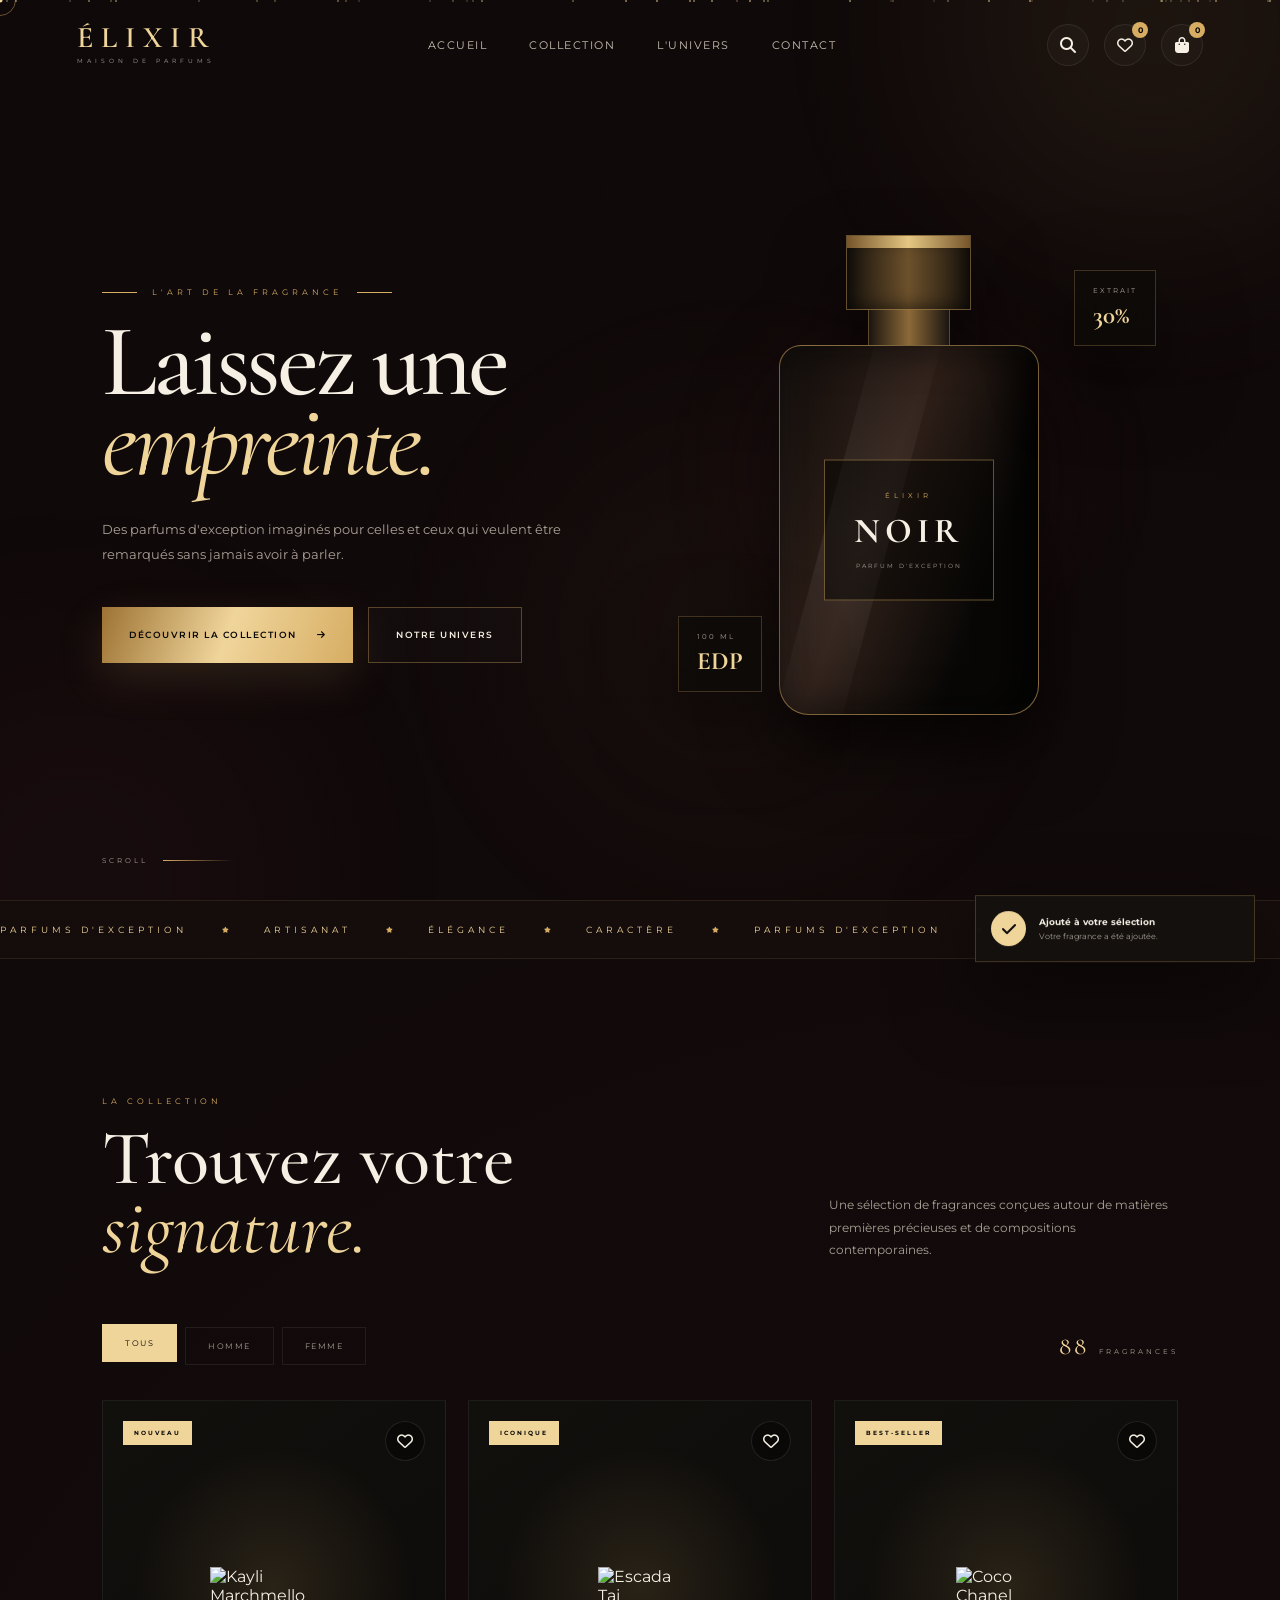
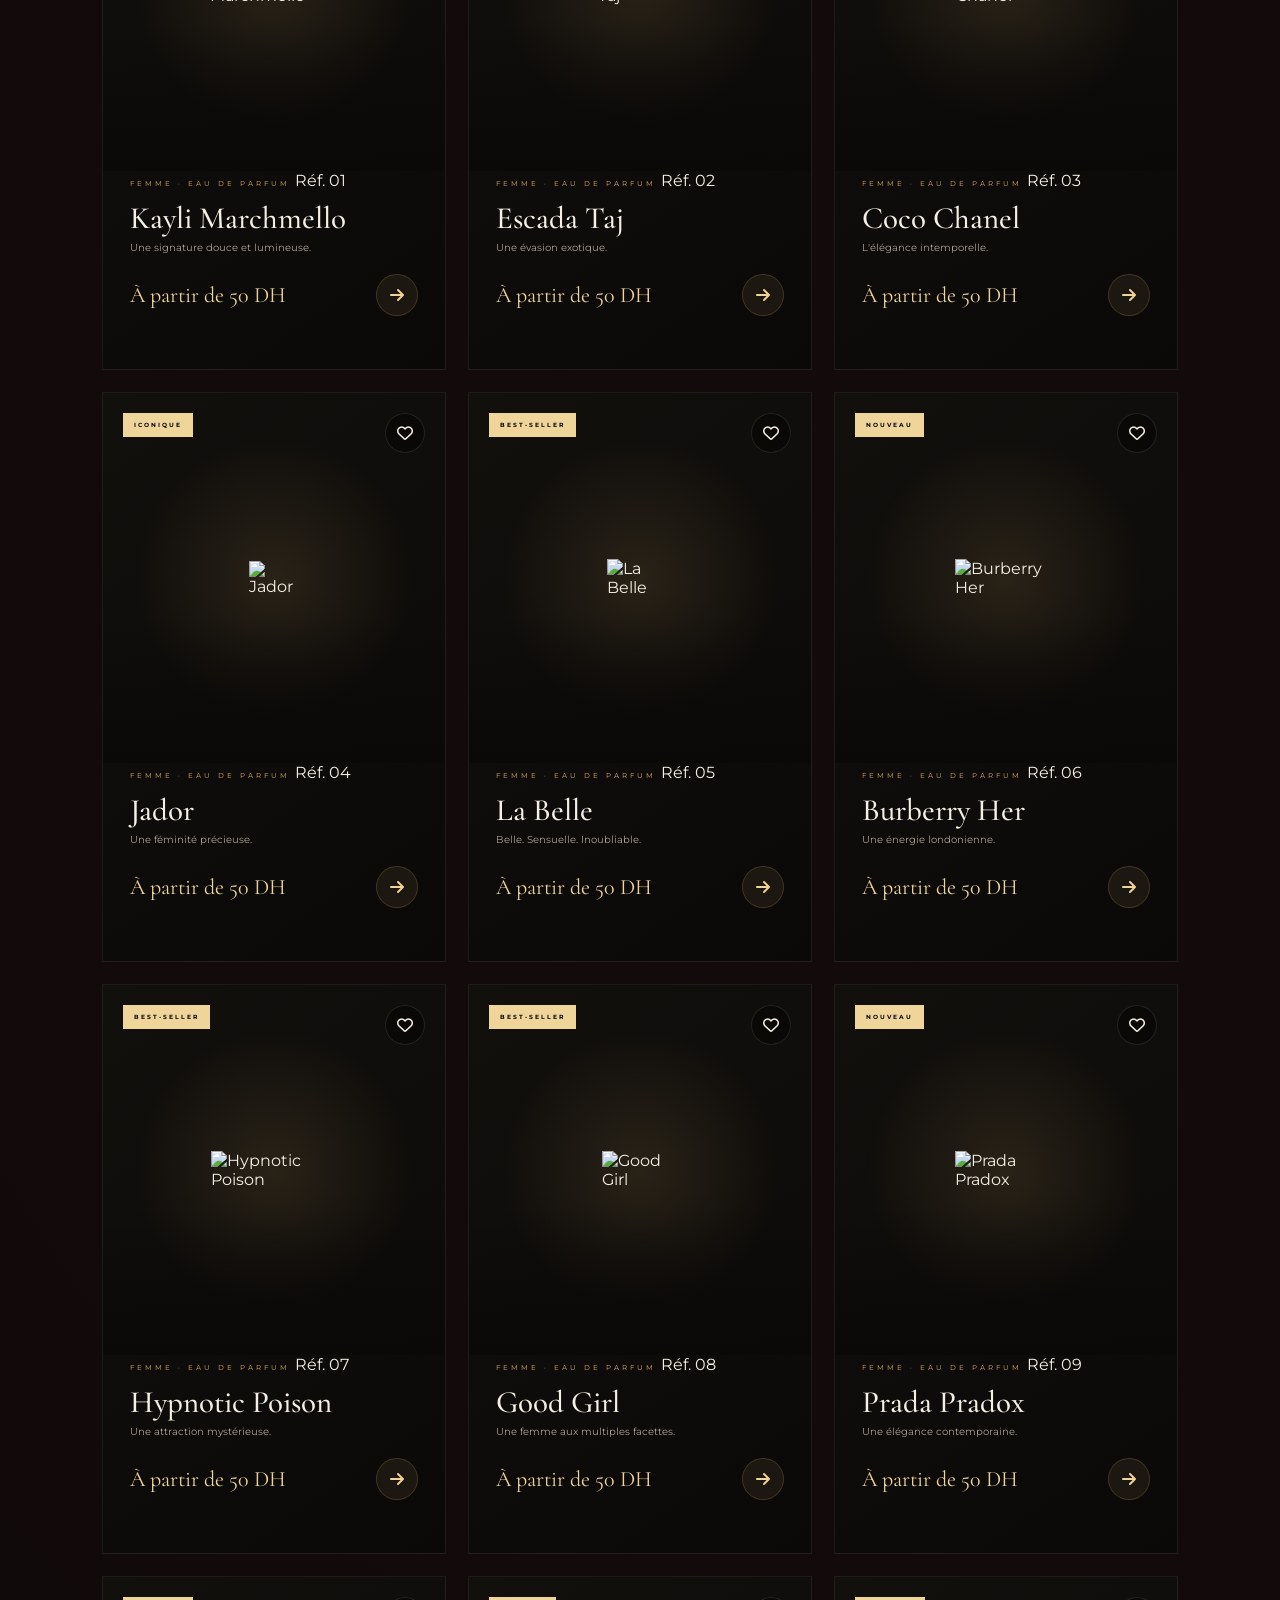
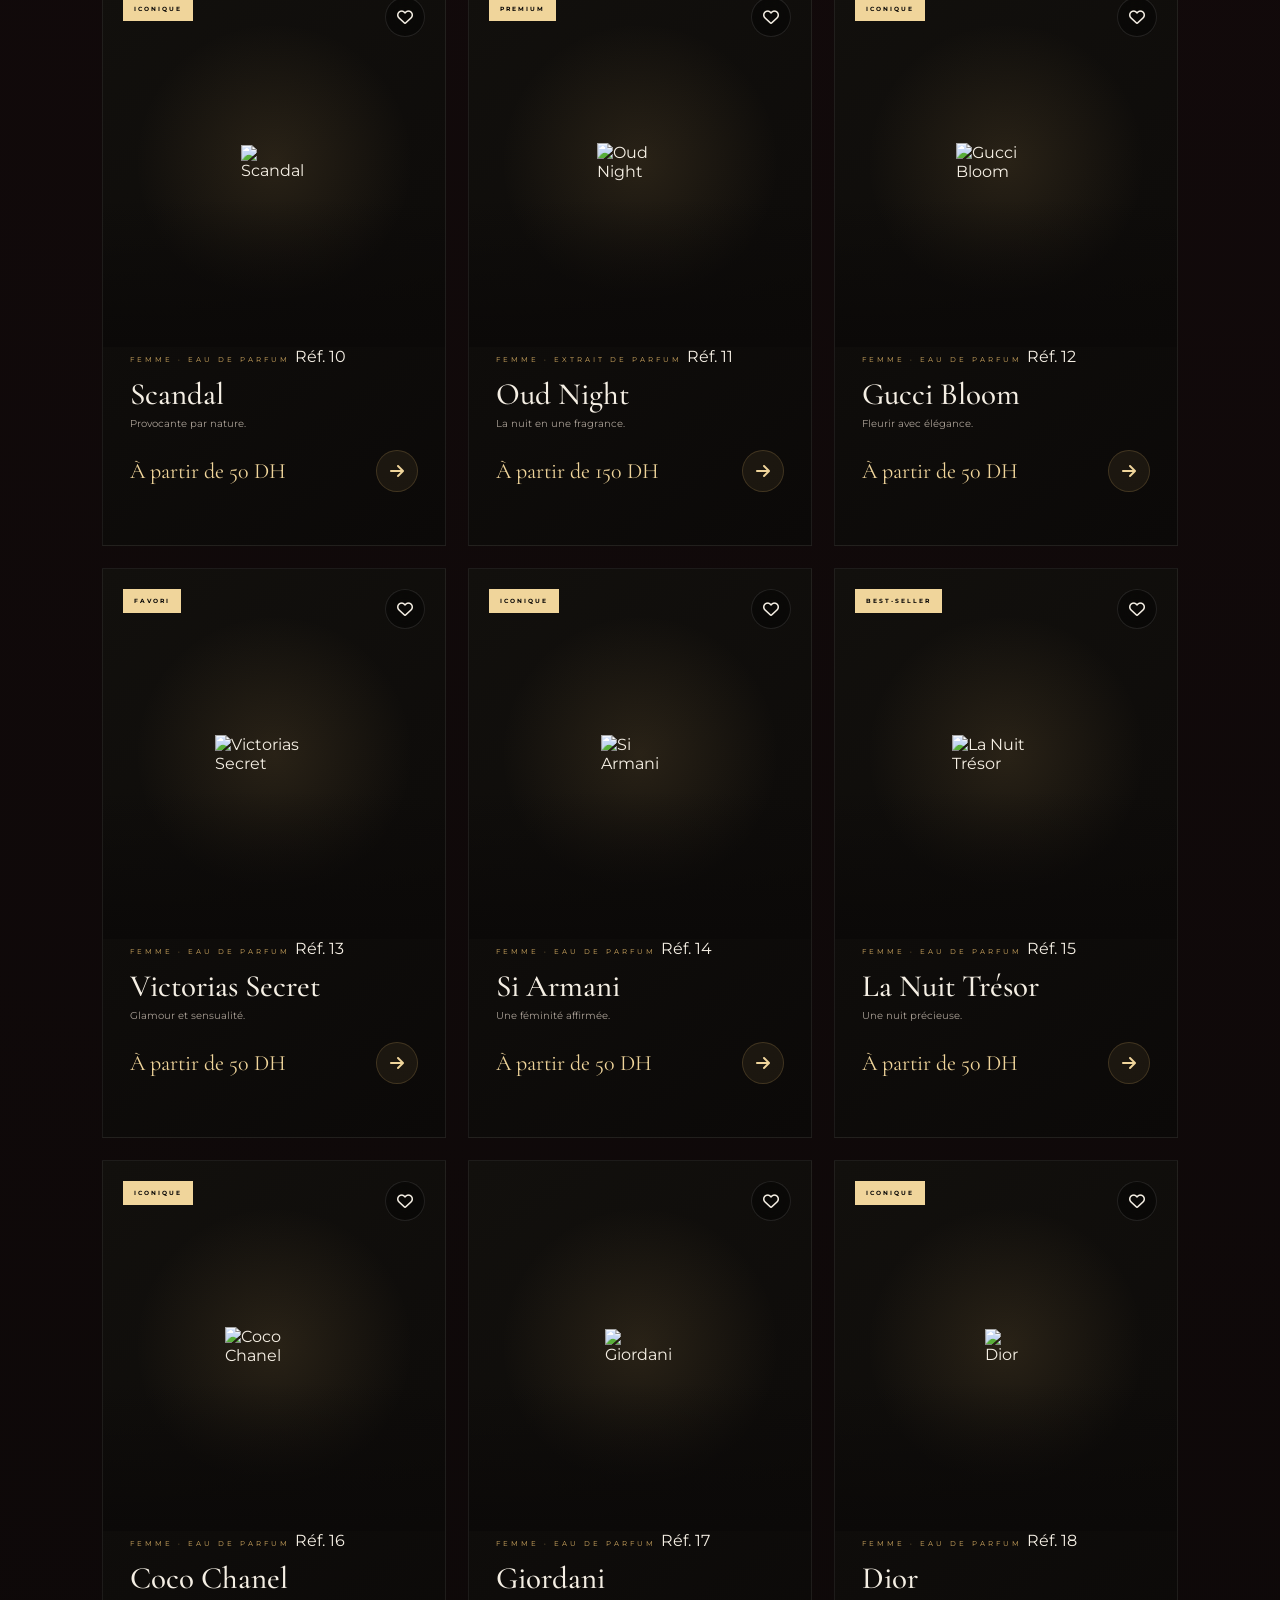
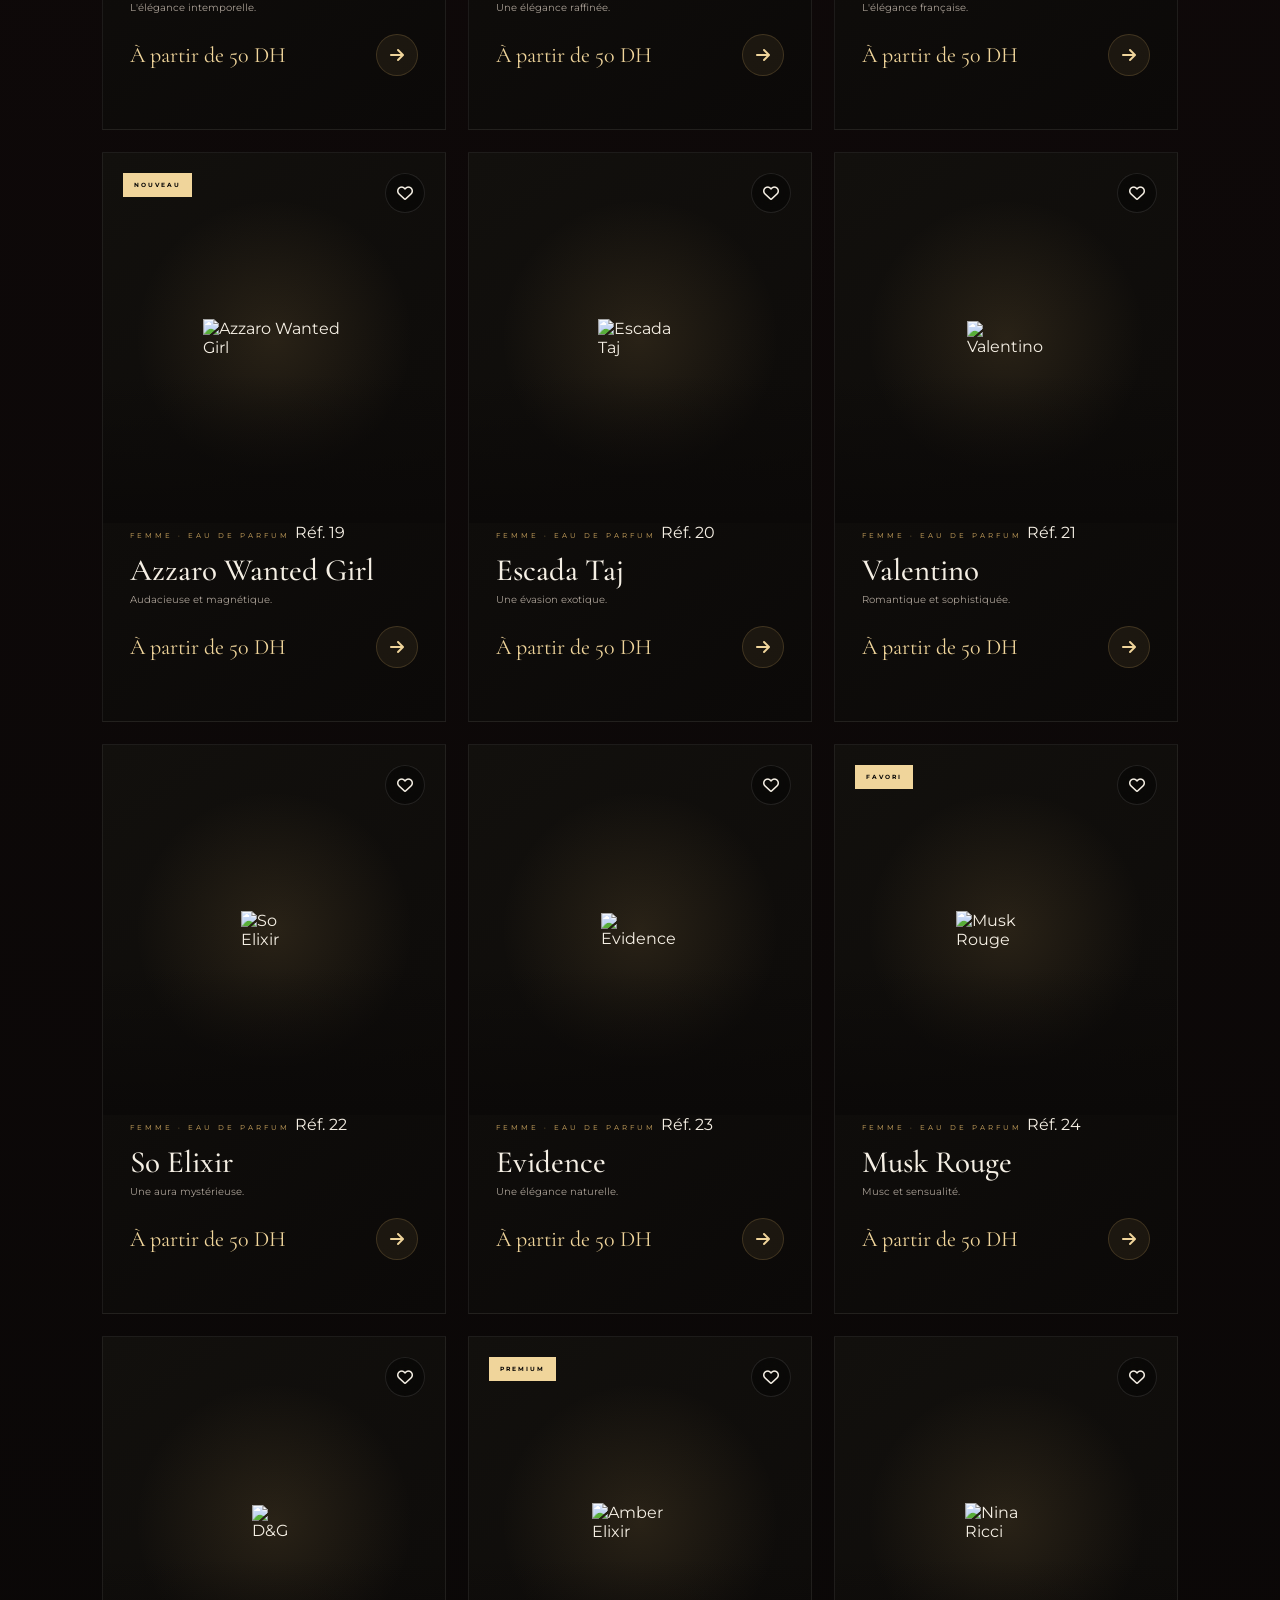
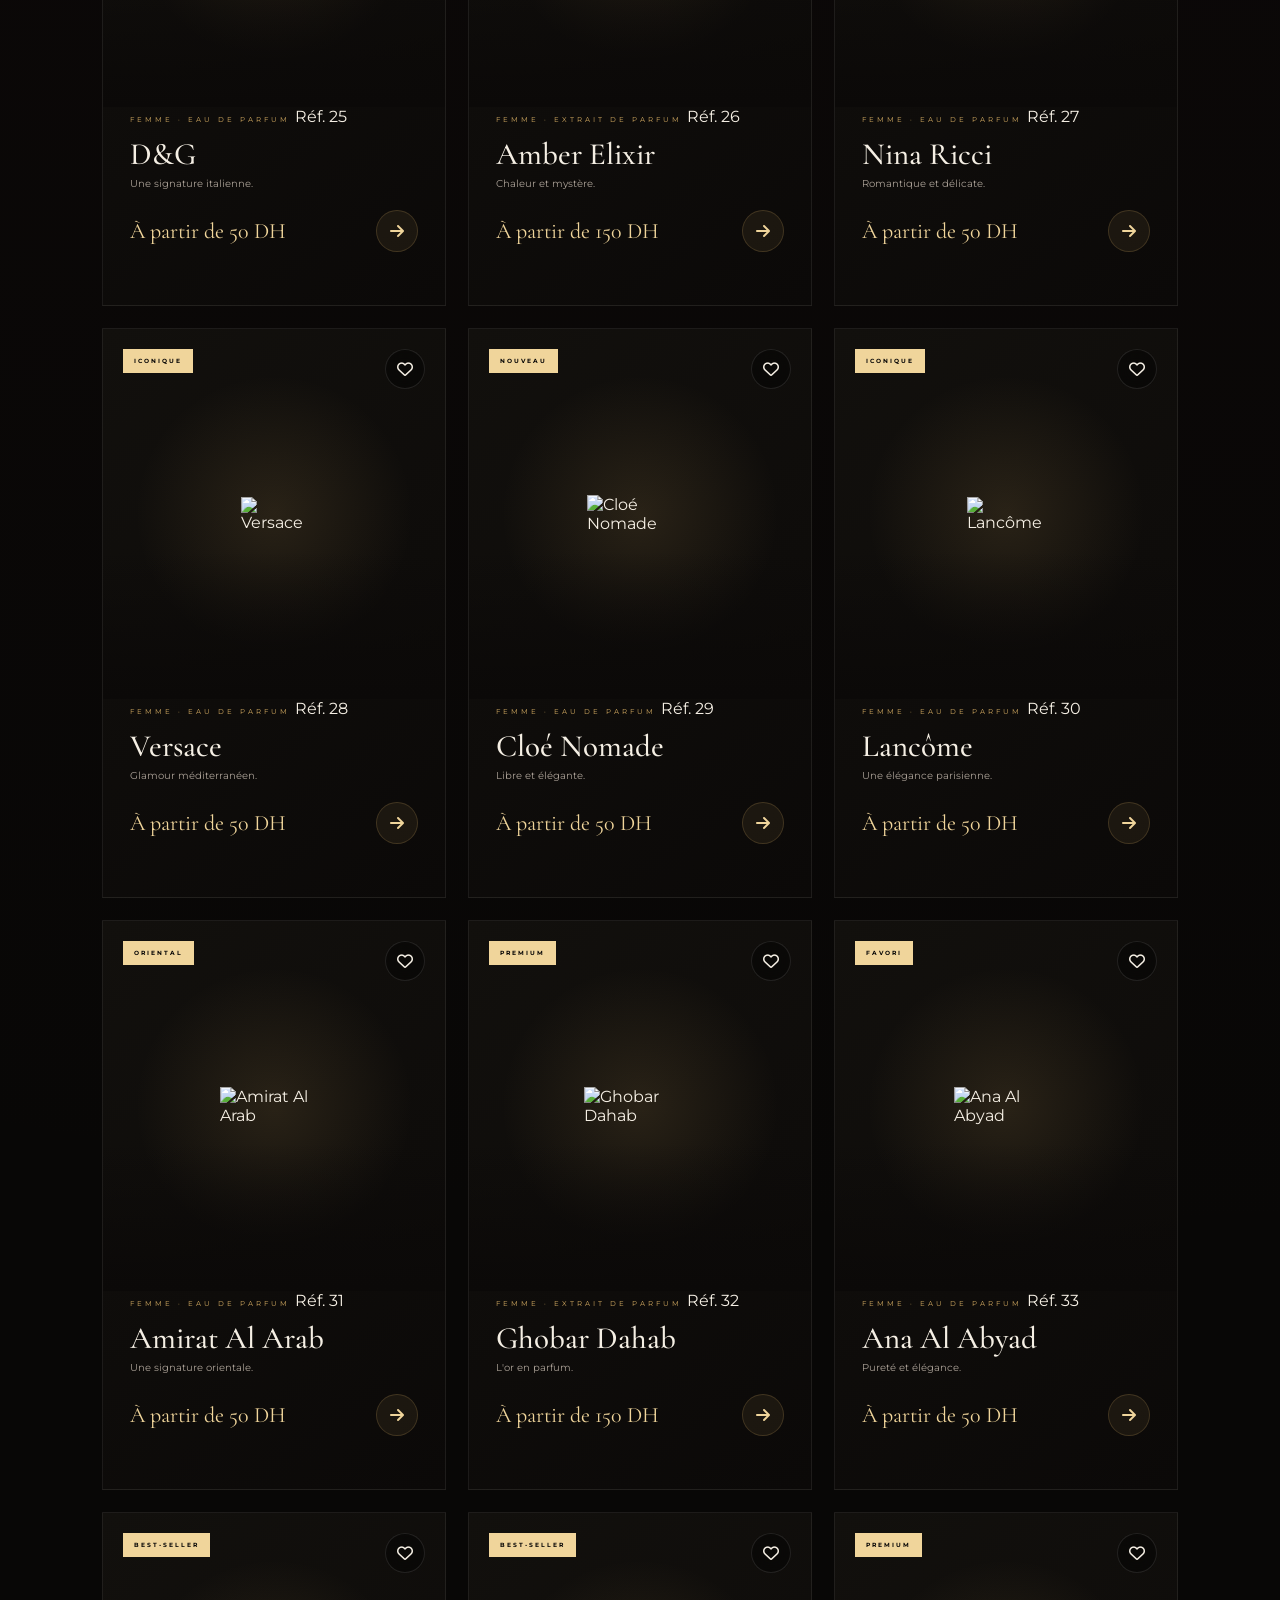
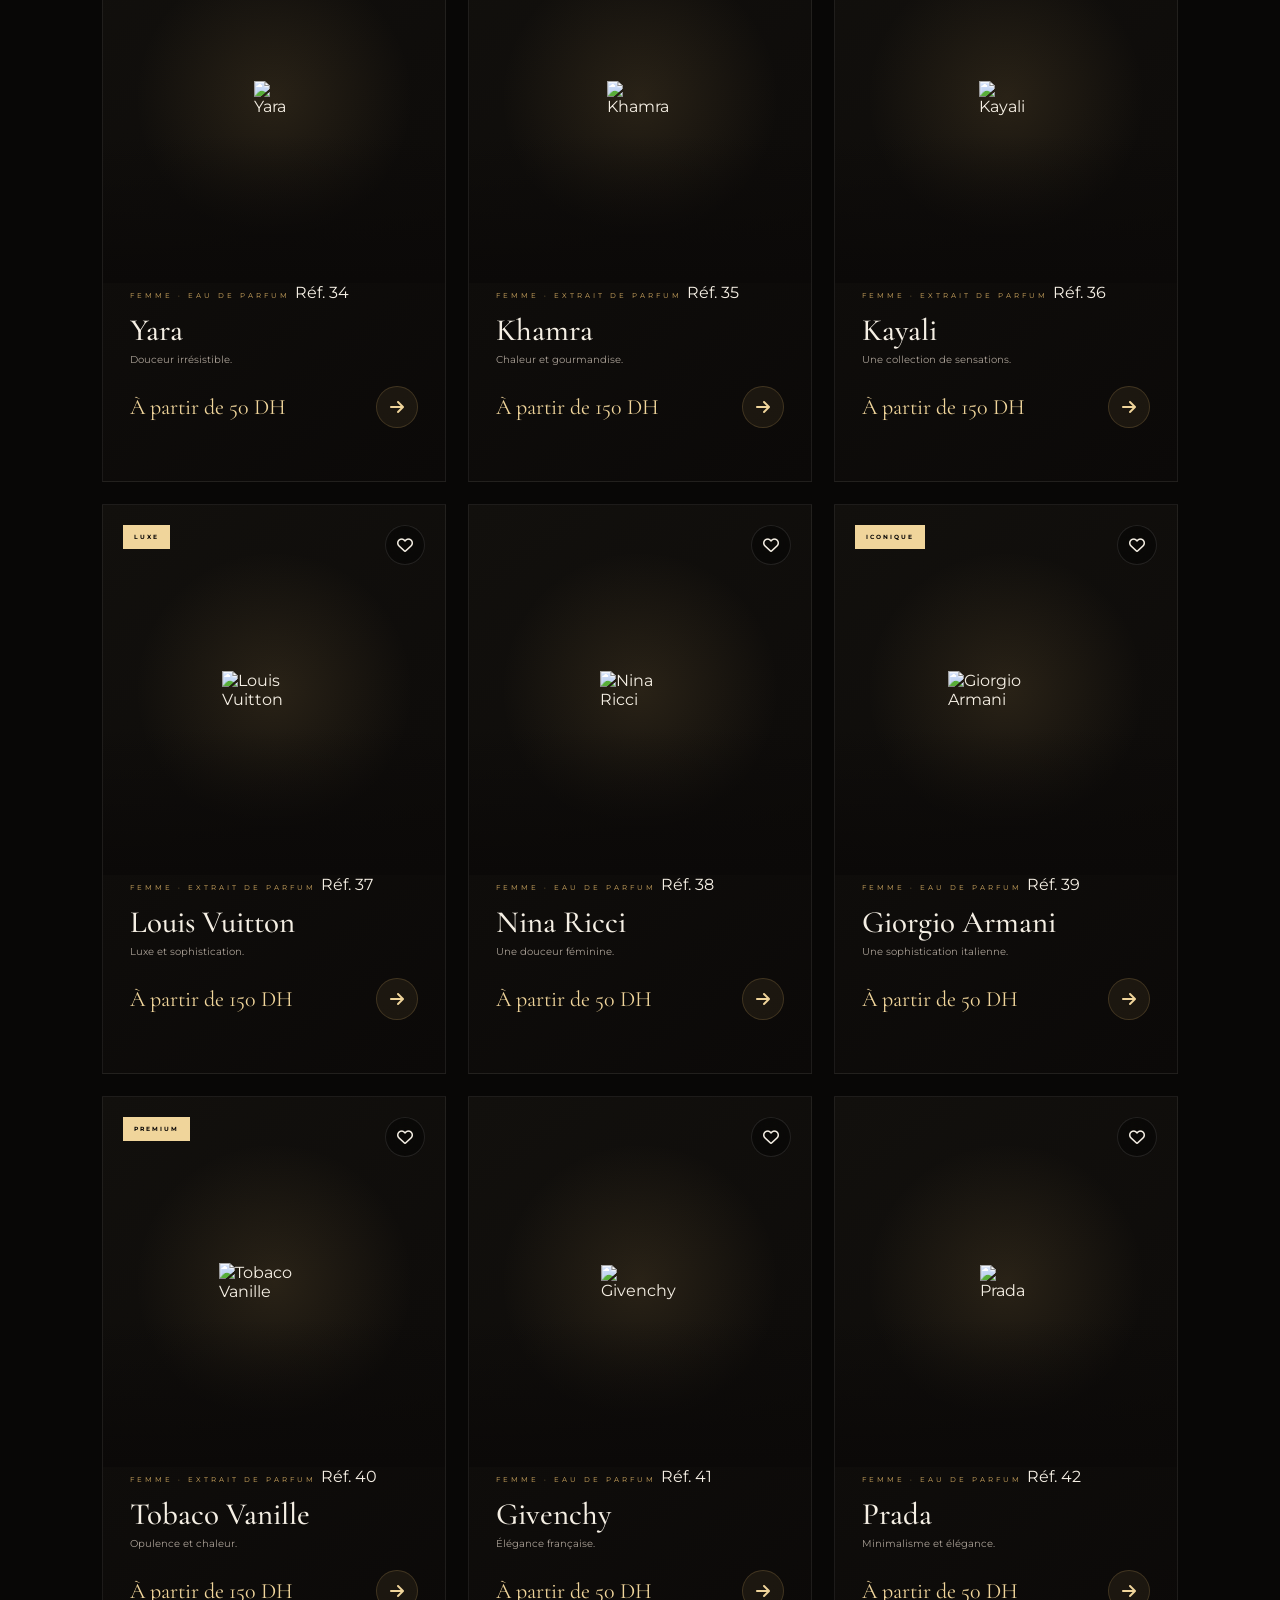
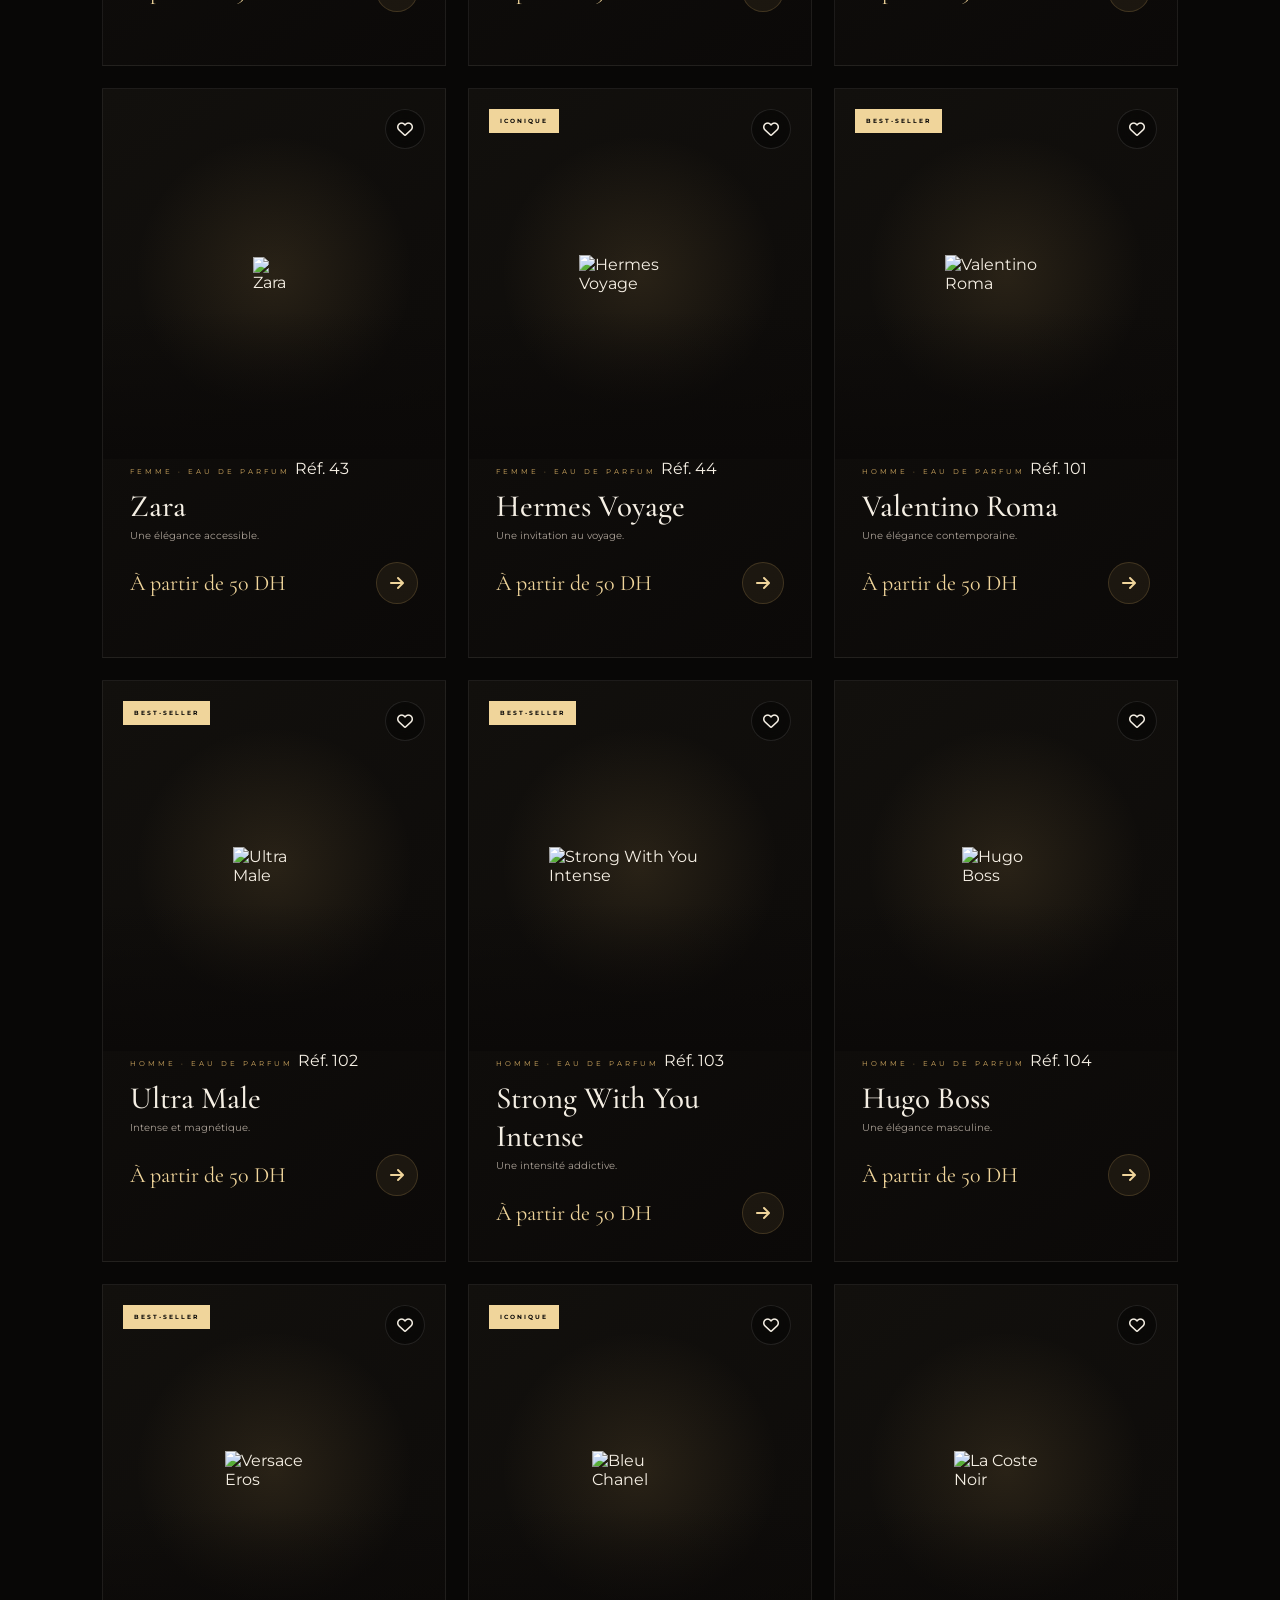
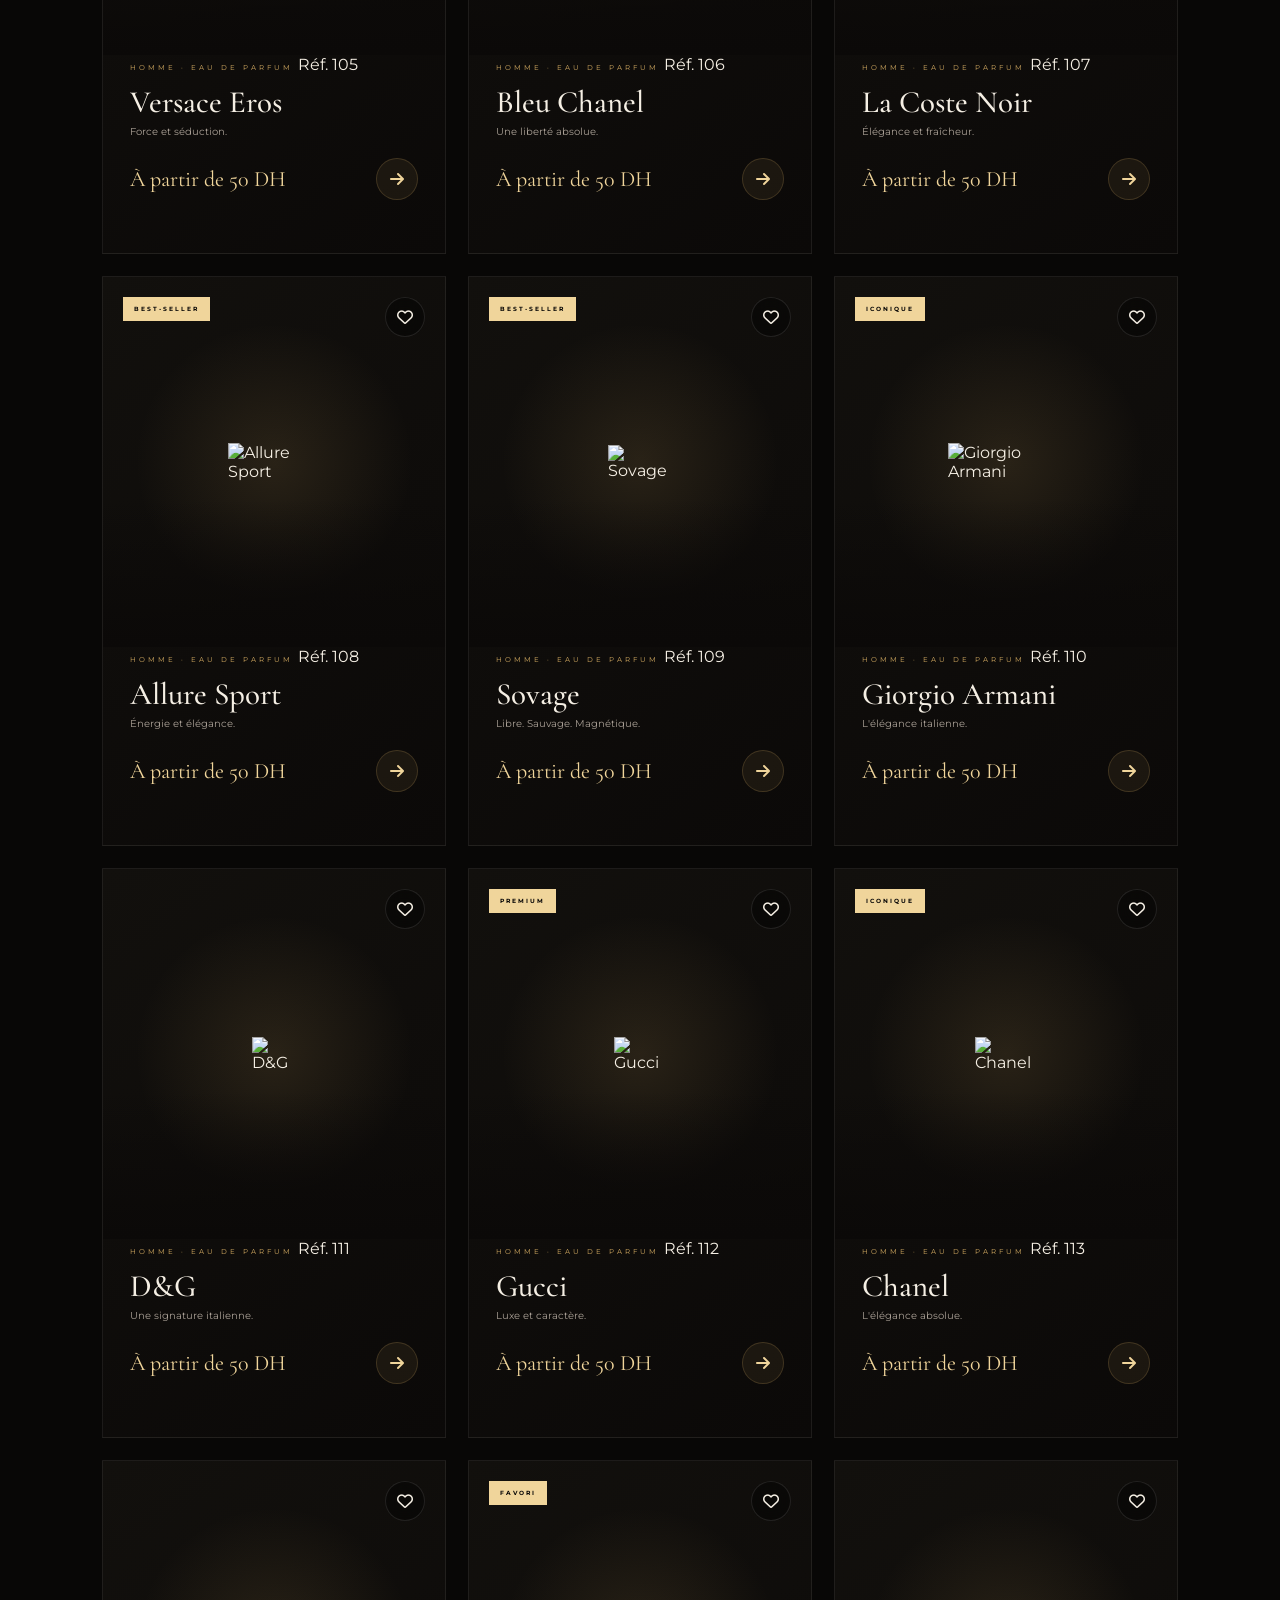
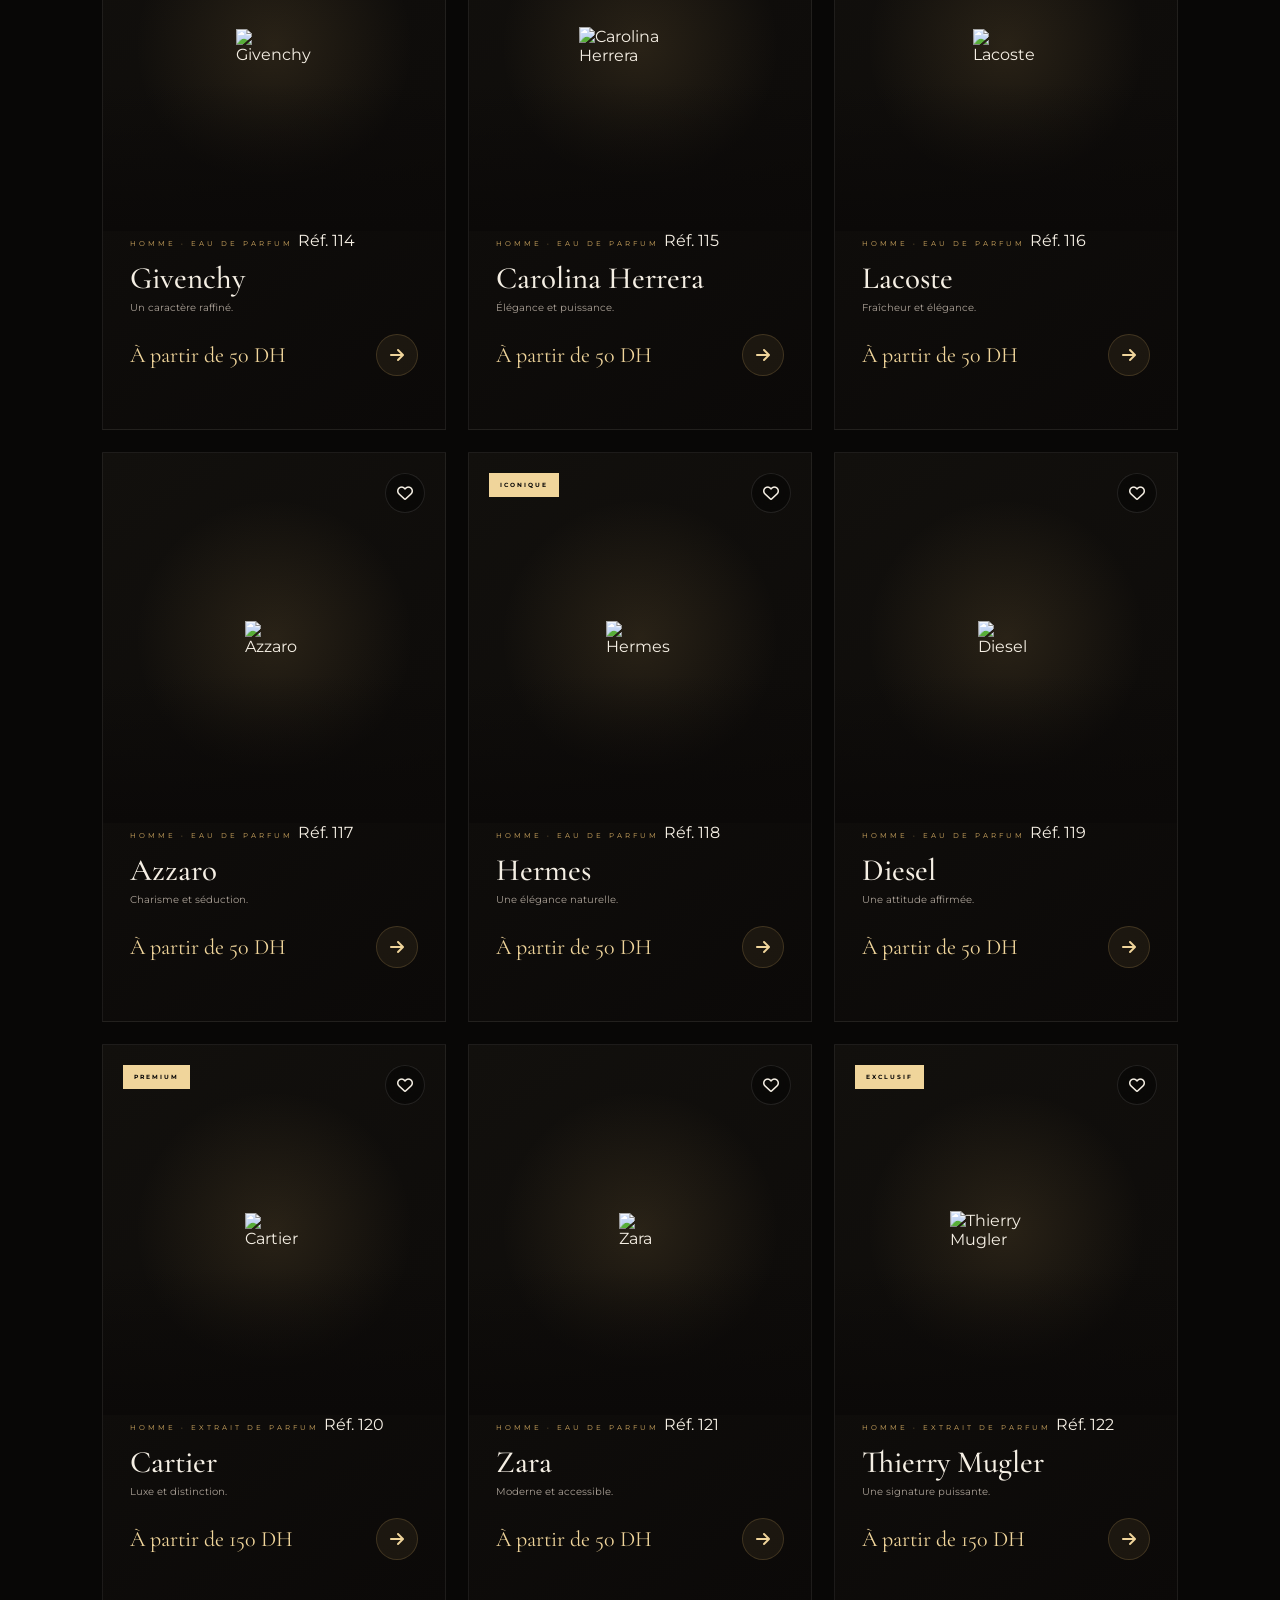
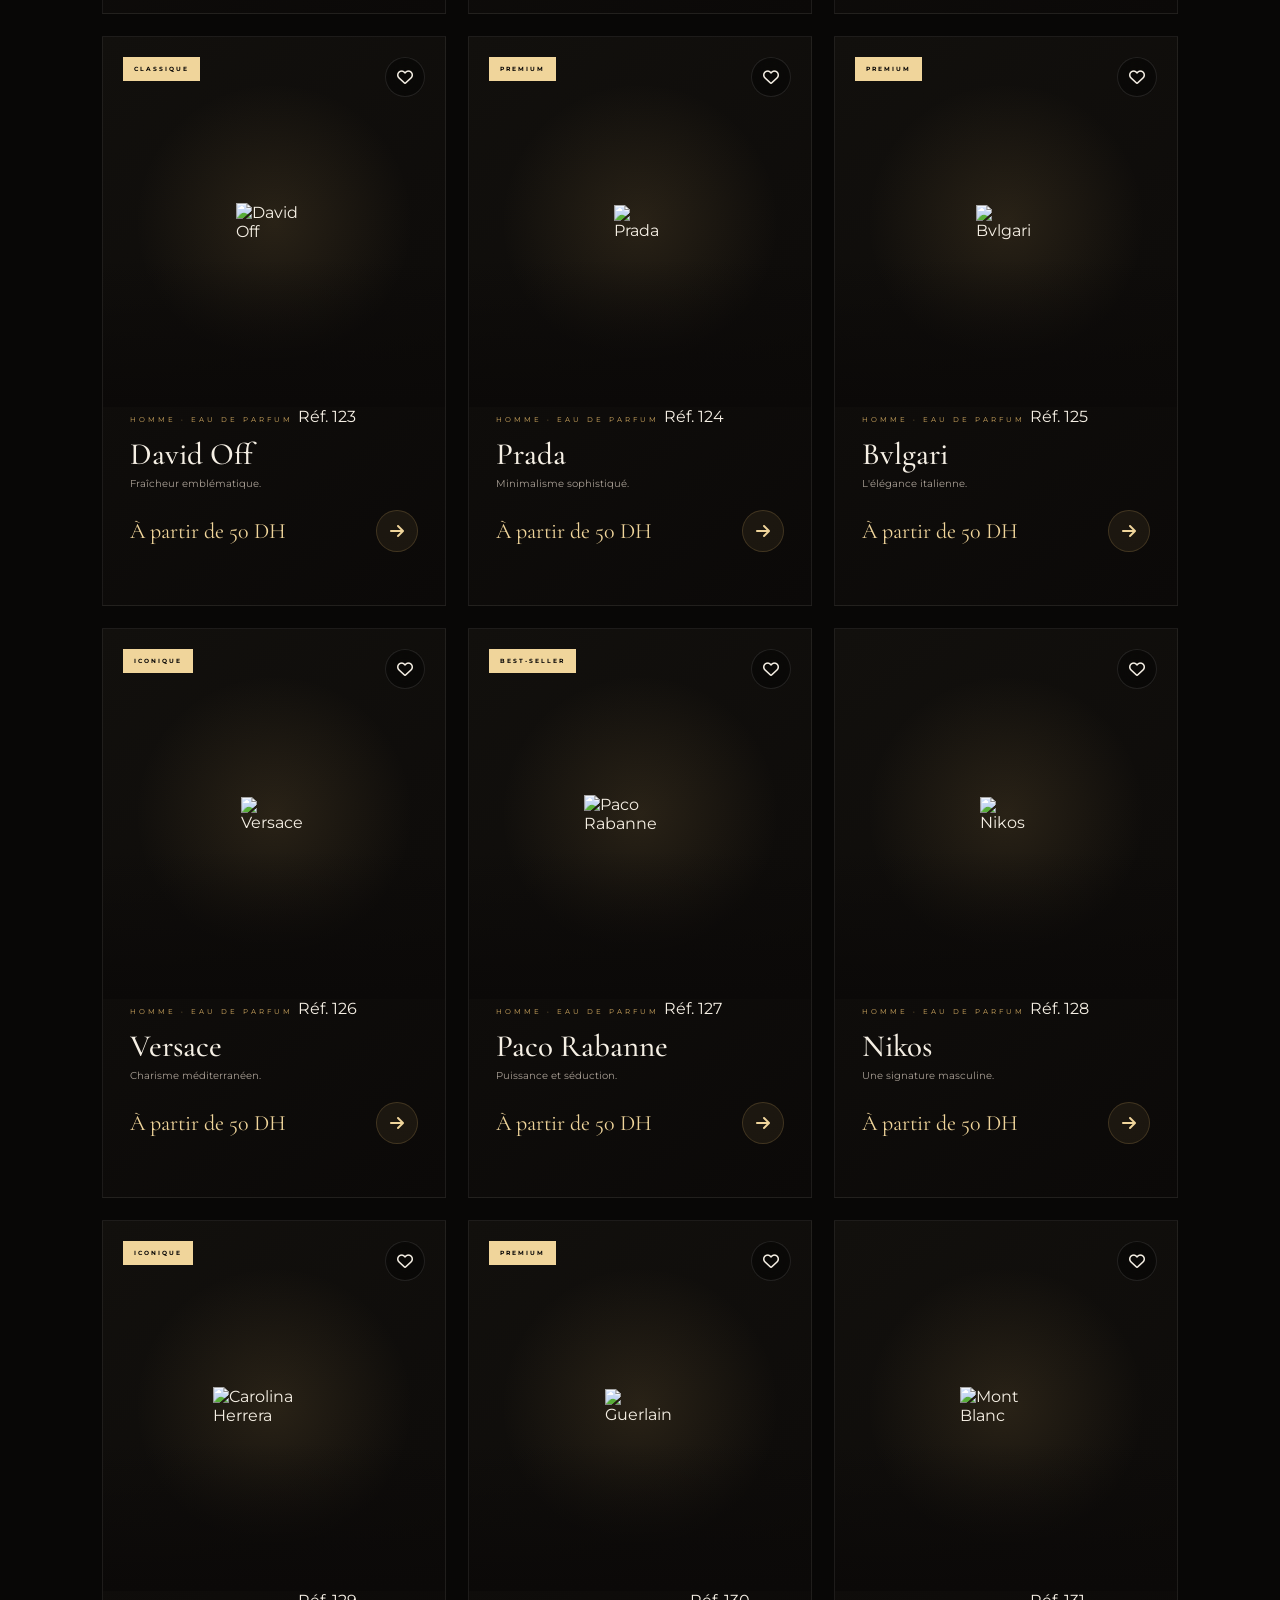
==== index (1).html @ 3721373d "Add files via upload" ====
<!DOCTYPE html>
<html lang="fr">
<head>
    <meta charset="UTF-8">
    <meta name="viewport" content="width=device-width, initial-scale=1.0">

    <title>ÉLIXIR — Maison de Parfums</title>

    <meta
        name="description"
        content="ÉLIXIR — Maison de parfums d'exception pour homme, femme."
    >

    <link rel="preconnect" href="https://fonts.googleapis.com">
    <link rel="preconnect" href="https://fonts.gstatic.com" crossorigin>

    <link
        href="https://fonts.googleapis.com/css2?family=Cormorant+Garamond:wght@400;500;600;700&family=Montserrat:wght@300;400;500;600;700&display=swap"
        rel="stylesheet"
    >

    <link
        rel="stylesheet"
        href="https://cdnjs.cloudflare.com/ajax/libs/font-awesome/6.5.2/css/all.min.css"
    >

    <link rel="stylesheet" href="style.css">
</head>

<body>

<!-- =====================================================
     LOADER
===================================================== -->

<div class="loader" id="loader">
    <div class="loader-content">
        <div class="loader-logo">ÉLIXIR</div>
        <div class="loader-line">
            <span></span>
        </div>
        <p>MAISON DE PARFUMS</p>
    </div>
</div>


<!-- =====================================================
     CURSOR
===================================================== -->

<div class="cursor"></div>
<div class="cursor-follower"></div>


<!-- =====================================================
     BACKGROUND EFFECTS
===================================================== -->

<div class="background-effects">
    <div class="gold-orb orb-1"></div>
    <div class="gold-orb orb-2"></div>
    <div class="gold-orb orb-3"></div>
</div>

<div class="particles" id="particles"></div>


<!-- =====================================================
     NAVBAR
===================================================== -->

<header class="navbar" id="navbar">

    <a href="#home" class="logo">
        <span>ÉLIXIR</span>
        <small>MAISON DE PARFUMS</small>
    </a>

    <nav class="nav-links">

        <a href="#home">Accueil</a>
        <a href="#collection">Collection</a>
        <a href="#univers">L'univers</a>
        <a href="#contact">Contact</a>

    </nav>

    <div class="nav-actions">

        <button class="nav-icon" id="searchBtn" aria-label="Recherche">
            <i class="fa-solid fa-magnifying-glass"></i>
        </button>

        <button class="nav-icon" id="favoritesBtn" aria-label="Favoris">
            <i class="fa-regular fa-heart"></i>
            <span class="counter" id="favoritesCount">0</span>
        </button>

        <button class="nav-icon" id="bagBtn" aria-label="Sélection">
            <i class="fa-solid fa-bag-shopping"></i>
            <span class="counter" id="bagCount">0</span>
        </button>

        <button class="mobile-menu-btn" id="mobileMenuBtn">
            <span></span>
            <span></span>
            <span></span>
        </button>

    </div>

</header>


<!-- =====================================================
     MOBILE MENU
===================================================== -->

<div class="mobile-menu" id="mobileMenu">

    <button class="mobile-close" id="mobileClose">
        <i class="fa-solid fa-xmark"></i>
    </button>

    <div class="mobile-menu-logo">
        ÉLIXIR
        <span>MAISON DE PARFUMS</span>
    </div>

    <nav>
        <a href="#home">Accueil</a>
        <a href="#collection">Collection</a>
        <a href="#univers">L'univers</a>
        <a href="#contact">Contact</a>
    </nav>

</div>


<!-- =====================================================
     SEARCH PANEL
===================================================== -->

<div class="search-panel" id="searchPanel">

    <button class="panel-close" id="searchClose">
        <i class="fa-solid fa-xmark"></i>
    </button>

    <div class="search-inner">

        <span>RECHERCHER</span>

        <div class="search-input-wrapper">

            <input
                type="text"
                id="searchInput"
                placeholder="Nom du parfum, note, collection..."
            >

            <i class="fa-solid fa-magnifying-glass"></i>

        </div>

        <div class="search-results" id="searchResults"></div>

    </div>

</div>


<!-- =====================================================
     HERO
===================================================== -->

<main>

<section class="hero" id="home">

    <div class="hero-grid"></div>

    <div class="hero-content">

        <div class="eyebrow">
            <span></span>
            L'ART DE LA FRAGRANCE
            <span></span>
        </div>

        <h1>
            Laissez une
            <em>empreinte.</em>
        </h1>

        <p class="hero-description">
            Des parfums d'exception imaginés pour celles et ceux
            qui veulent être remarqués sans jamais avoir à parler.
        </p>

        <div class="hero-buttons">

            <a href="#collection" class="btn btn-gold">
                <span>Découvrir la collection</span>
                <i class="fa-solid fa-arrow-right"></i>
            </a>

            <a href="#univers" class="btn btn-outline">
                <span>Notre univers</span>
            </a>

        </div>

    </div>


    <!-- HERO PERFUME -->

    <div class="hero-perfume">

        <div class="hero-glow"></div>

        <div class="floating-card card-top">
            <span>EXTRAIT</span>
            <strong>30%</strong>
        </div>

        <div class="perfume-bottle hero-bottle">

            <div class="bottle-cap">
                <div class="cap-top"></div>
            </div>

            <div class="bottle-neck"></div>

            <div class="bottle-body">

                <div class="bottle-reflection"></div>

                <div class="bottle-label">
                    <small>ÉLIXIR</small>
                    <strong>NOIR</strong>
                    <span>PARFUM D'EXCEPTION</span>
                </div>

            </div>

        </div>

        <div class="floating-card card-bottom">
            <span>100 ML</span>
            <strong>EDP</strong>
        </div>

    </div>


    <div class="hero-scroll">
        <span>SCROLL</span>
        <div class="scroll-line"></div>
    </div>

</section>


<!-- =====================================================
     MARQUE STRIP
===================================================== -->

<section class="marquee-section">

    <div class="marquee">

        <div class="marquee-content">

            <span>PARFUMS D'EXCEPTION</span>
            <i class="fa-solid fa-star"></i>

            <span>ARTISANAT</span>
            <i class="fa-solid fa-star"></i>

            <span>ÉLÉGANCE</span>
            <i class="fa-solid fa-star"></i>

            <span>CARACTÈRE</span>
            <i class="fa-solid fa-star"></i>

            <span>PARFUMS D'EXCEPTION</span>
            <i class="fa-solid fa-star"></i>

            <span>ARTISANAT</span>
            <i class="fa-solid fa-star"></i>

        </div>

    </div>

</section>


<!-- =====================================================
     COLLECTION
===================================================== -->

<section class="collection section" id="collection">

    <div class="section-header reveal">

        <div>
            <span class="section-kicker">LA COLLECTION</span>

            <h2>
                Trouvez votre
                <em>signature.</em>
            </h2>
        </div>

        <p>
            Une sélection de fragrances conçues autour de matières
            premières précieuses et de compositions contemporaines.
        </p>

    </div>


    <!-- FILTERS -->

    <div class="collection-controls reveal">

        <div class="filter-tabs">

            <button class="filter-btn active" data-filter="all">
                Tous
            </button>

            <button class="filter-btn" data-filter="homme">
                Homme
            </button>

            <button class="filter-btn" data-filter="femme">
                Femme
            </button>

        </div>

        <div class="collection-count">
            <span id="productCount">88</span>
            FRAGRANCES
        </div>

    </div>


    <!-- PRODUCTS -->

    <div class="products-grid" id="productsGrid"></div>

</section>


<!-- =====================================================
     FEATURED EXPERIENCE
===================================================== -->

<section class="experience section" id="univers">

    <div class="experience-image reveal">

        <div class="experience-bottle">

            <div class="exp-cap"></div>
            <div class="exp-neck"></div>

            <div class="exp-body">

                <div class="exp-label">
                    <small>ÉLIXIR</small>
                    <strong>AMBRE</strong>
                    <span>COLLECTION PRIVÉE</span>
                </div>

            </div>

        </div>

        <div class="experience-ring ring-one"></div>
        <div class="experience-ring ring-two"></div>

    </div>


    <div class="experience-content reveal">

        <span class="section-kicker">
            L'UNIVERS ÉLIXIR
        </span>

        <h2>
            Plus qu'un parfum.
            <em>Une présence.</em>
        </h2>

        <p>
            Chaque création ÉLIXIR raconte une histoire. Une rencontre
            entre des matières nobles, des accords inattendus et une
            vision moderne de la parfumerie.
        </p>

        <p>
            Nos fragrances sont pensées pour évoluer sur la peau,
            révéler différentes facettes et laisser derrière vous
            une signature mémorable.
        </p>

        <div class="experience-stats">

            <div>
                <strong>06</strong>
                <span>Fragrances</span>
            </div>

            <div>
                <strong>30%</strong>
                <span>Concentration</span>
            </div>

            <div>
                <strong>24H</strong>
                <span>Signature</span>
            </div>

        </div>

        <a href="#collection" class="text-link">
            Explorer les fragrances
            <i class="fa-solid fa-arrow-right"></i>
        </a>

    </div>

</section>


<!-- =====================================================
     NOTES SECTION
===================================================== -->

<section class="notes-section section">

    <div class="notes-header reveal">

        <span class="section-kicker">
            L'ALCHIMIE DES SENS
        </span>

        <h2>
            Des notes qui
            <em>racontent.</em>
        </h2>

    </div>

    <div class="notes-grid">

        <div class="note-card reveal">

            <div class="note-icon">
                <i class="fa-solid fa-leaf"></i>
            </div>

            <span>01</span>

            <h3>Notes de tête</h3>

            <p>
                La première impression. Fraîches, lumineuses et
                immédiatement captivantes.
            </p>

        </div>


        <div class="note-card reveal">

            <div class="note-icon">
                <i class="fa-solid fa-spa"></i>
            </div>

            <span>02</span>

            <h3>Notes de cœur</h3>

            <p>
                Le cœur de la fragrance. Floral, épicé ou fruité,
                il révèle sa véritable personnalité.
            </p>

        </div>


        <div class="note-card reveal">

            <div class="note-icon">
                <i class="fa-solid fa-tree"></i>
            </div>

            <span>03</span>

            <h3>Notes de fond</h3>

            <p>
                La trace laissée sur la peau. Bois, muscs,
                ambre et matières profondes.
            </p>

        </div>

    </div>

</section>


<!-- =====================================================
     CTA
===================================================== -->

<section class="cta-section">

    <div class="cta-decoration"></div>

    <div class="cta-content reveal">

        <span class="section-kicker">
            VOTRE PROCHAINE SIGNATURE
        </span>

        <h2>
            Quel parfum
            <em>vous ressemble ?</em>
        </h2>

        <p>
            Explorez notre collection et trouvez la fragrance
            qui deviendra votre signature.
        </p>

        <a href="#collection" class="btn btn-gold">
            <span>Explorer la collection</span>
            <i class="fa-solid fa-arrow-right"></i>
        </a>

    </div>

</section>


<!-- =====================================================
     FOOTER
===================================================== -->

<footer id="contact">

    <div class="footer-main">

        <div class="footer-brand">

            <a href="#home" class="logo">
                <span>ÉLIXIR</span>
                <small>MAISON DE PARFUMS</small>
            </a>

            <p>
                L'art de créer des fragrances qui ne s'oublient pas.
            </p>

            <div class="socials">

                <a href="#" aria-label="Instagram">
                    <i class="fa-brands fa-instagram"></i>
                </a>

                <a href="#" aria-label="Facebook">
                    <i class="fa-brands fa-facebook-f"></i>
                </a>

                <a href="#" aria-label="TikTok">
                    <i class="fa-brands fa-tiktok"></i>
                </a>

            </div>

        </div>


        <div class="footer-column">

            <h4>Navigation</h4>

            <a href="#home">Accueil</a>
            <a href="#collection">Collection</a>
            <a href="#univers">Notre univers</a>
            <a href="#contact">Contact</a>

        </div>


        <div class="footer-column">

            <h4>Collections</h4>

            <a href="#collection">Homme</a>
            <a href="#collection">Femme</a>

        </div>


        <div class="footer-column">

            <h4>Contact</h4>

            <a href="tel:+212600000000">
                +212 6 00 00 00 00
            </a>

            <a href="mailto:contact@elixir.ma">
                contact@elixir.ma
            </a>

            <span>Maroc</span>

        </div>

    </div>


    <div class="footer-bottom">

        <span>
            © 2026 ÉLIXIR — Tous droits réservés.
        </span>

        <span>
            Maison de parfums
        </span>

    </div>

</footer>

</main>


<!-- =====================================================
     PRODUCT MODAL
===================================================== -->

<div class="product-modal" id="productModal">

    <div class="modal-overlay" id="modalOverlay"></div>

    <div class="modal-container">

        <button class="modal-close" id="modalClose">
            <i class="fa-solid fa-xmark"></i>
        </button>

        <div class="modal-product-image">

            <div class="modal-bottle" id="modalBottle">

                <div class="modal-cap"></div>
                <div class="modal-neck"></div>

                <div class="modal-body">

                    <div class="modal-label">

                        <small>ÉLIXIR</small>
                        <strong id="modalBottleName">
                            NOIR
                        </strong>

                    </div>

                </div>

            </div>

        </div>


        <div class="modal-product-info">

            <span class="modal-category" id="modalCategory">
                HOMME
            </span>

            <h2 id="modalTitle">
                Noir Élégance
            </h2>

            <p class="modal-tagline" id="modalTagline">
                L'obscurité devient lumière.
            </p>


            <div class="modal-price">

                <strong id="modalPrice">
                    790 DH
                </strong>

                <span>Eau de parfum</span>

            </div>


            <p class="modal-description" id="modalDescription">
                Une fragrance intense et mystérieuse.
            </p>


            <!-- NOTES -->

            <div class="modal-notes">

                <div class="modal-note">

                    <span>TOP</span>

                    <strong id="modalTop">
                        Bergamote
                    </strong>

                </div>

                <div class="modal-note">

                    <span>COEUR</span>

                    <strong id="modalHeart">
                        Iris
                    </strong>

                </div>

                <div class="modal-note">

                    <span>FOND</span>

                    <strong id="modalBase">
                        Oud
                    </strong>

                </div>

            </div>


            <!-- SIZE -->

            <div class="size-section">

                <span class="option-label">
                    FORMAT
                </span>

                <div class="size-options">

                    <button class="size-btn" data-size="30" data-price="490">
                        <span>30 ML</span>
                        <strong>490 DH</strong>
                    </button>

                    <button class="size-btn active" data-size="50" data-price="640">
                        <span>50 ML</span>
                        <strong>640 DH</strong>
                    </button>

                    <button class="size-btn" data-size="100" data-price="790">
                        <span>100 ML</span>
                        <strong>790 DH</strong>
                    </button>

                </div>

            </div>


            <!-- QUANTITY -->

            <div class="quantity-section">

                <span class="option-label">
                    QUANTITÉ
                </span>

                <div class="quantity">

                    <button id="minusQty">
                        <i class="fa-solid fa-minus"></i>
                    </button>

                    <span id="quantityValue">1</span>

                    <button id="plusQty">
                        <i class="fa-solid fa-plus"></i>
                    </button>

                </div>

            </div>


            <div class="modal-actions">

                <button class="modal-add" id="modalAdd">

                    <i class="fa-solid fa-bag-shopping"></i>

                    <span>
                        Ajouter à ma sélection
                    </span>

                </button>

                <button class="modal-favorite" id="modalFavorite">

                    <i class="fa-regular fa-heart"></i>

                </button>

            </div>


            <button class="whatsapp-order" id="whatsappOrder">

                <i class="fa-brands fa-whatsapp"></i>

                Commander sur WhatsApp

            </button>

        </div>

    </div>

</div>


<!-- =====================================================
     BAG DRAWER
===================================================== -->

<div class="drawer-overlay" id="drawerOverlay"></div>

<aside class="bag-drawer" id="bagDrawer">

    <div class="drawer-header">

        <div>
            <span>MA SÉLECTION</span>
            <h3>Vos parfums</h3>
        </div>

        <button id="drawerClose">
            <i class="fa-solid fa-xmark"></i>
        </button>

    </div>


    <div class="bag-items" id="bagItems">

        <div class="empty-bag">

            <i class="fa-solid fa-spray-can-sparkles"></i>

            <h4>Votre sélection est vide</h4>

            <p>
                Ajoutez vos fragrances préférées
                pour préparer votre commande.
            </p>

            <button class="btn btn-gold" id="emptyBagBtn">
                Découvrir les parfums
            </button>

        </div>

    </div>


    <div class="drawer-footer">

        <div class="drawer-total">

            <span>Total estimé</span>

            <strong id="bagTotal">
                0 DH
            </strong>

        </div>

        <button class="drawer-whatsapp" id="drawerWhatsapp">

            <i class="fa-brands fa-whatsapp"></i>

            Commander sur WhatsApp

        </button>

    </div>

</aside>


<!-- =====================================================
     TOAST
===================================================== -->

<div class="toast" id="toast">

    <div class="toast-icon">
        <i class="fa-solid fa-check"></i>
    </div>

    <div>
        <strong>Ajouté à votre sélection</strong>
        <span>Votre fragrance a été ajoutée.</span>
    </div>

</div>


<script src="script.js"></script>

</body>
</html>
---- style.css ----
/* =====================================================
   ÉLIXIR — LUXURY PERFUME WEBSITE
   STYLE.CSS
===================================================== */


/* =====================================================
   VARIABLES
===================================================== */

:root {

    --black: #080706;
    --black-2: #0e0c0a;
    --black-3: #15110d;

    --gold: #d6ad63;
    --gold-light: #f0d59b;
    --gold-dark: #9d7334;

    --cream: #f5efe4;
    --cream-dark: #c9c0b2;

    --wine: #571d2b;
    --wine-light: #7b3042;

    --white: #ffffff;

    --text: #f5efe4;
    --text-muted: #aaa096;

    --border: rgba(214, 173, 99, 0.22);

    --glass: rgba(255,255,255,0.045);

    --shadow:
        0 30px 80px rgba(0,0,0,0.5);

    --gold-shadow:
        0 15px 50px rgba(214,173,99,0.16);

    --transition:
        cubic-bezier(.22,1,.36,1);

}


/* =====================================================
   RESET
===================================================== */

* {
    margin: 0;
    padding: 0;
    box-sizing: border-box;
}

html {
    scroll-behavior: smooth;
}

body {

    background:
        radial-gradient(
            circle at 80% 10%,
            rgba(87,29,43,0.15),
            transparent 28%
        ),
        var(--black);

    color: var(--text);

    font-family:
        "Montserrat",
        sans-serif;

    overflow-x: hidden;

}

body.modal-open,
body.drawer-open,
body.menu-open {
    overflow: hidden;
}

button,
input {
    font: inherit;
}

button {
    border: none;
    cursor: pointer;
}

a {
    color: inherit;
    text-decoration: none;
}


/* =====================================================
   SELECTION
===================================================== */

::selection {
    background: var(--gold);
    color: var(--black);
}


/* =====================================================
   SCROLLBAR
===================================================== */

::-webkit-scrollbar {
    width: 7px;
}

::-webkit-scrollbar-track {
    background: var(--black);
}

::-webkit-scrollbar-thumb {
    background: linear-gradient(
        var(--gold-dark),
        var(--gold-light)
    );
}


/* =====================================================
   LOADER
===================================================== */

.loader {

    position: fixed;

    inset: 0;

    z-index: 9999;

    background: var(--black);

    display: flex;

    align-items: center;
    justify-content: center;

    transition:
        opacity .8s ease,
        visibility .8s ease;

}

.loader.hidden {

    opacity: 0;
    visibility: hidden;

}

.loader-content {

    text-align: center;

}

.loader-logo {

    font-family:
        "Cormorant Garamond",
        serif;

    font-size: 54px;

    letter-spacing: 14px;

    color: var(--gold-light);

    margin-left: 14px;

}

.loader-line {

    width: 180px;

    height: 1px;

    background: rgba(214,173,99,.2);

    margin: 25px auto;

    overflow: hidden;

}

.loader-line span {

    display: block;

    width: 0;

    height: 100%;

    background: var(--gold);

    animation:
        loaderLine 1.7s
        cubic-bezier(.77,0,.18,1)
        forwards;

}

.loader-content p {

    font-size: 8px;

    letter-spacing: 5px;

    color: var(--text-muted);

}

@keyframes loaderLine {

    to {
        width: 100%;
    }

}


/* =====================================================
   CURSOR
===================================================== */

.cursor,
.cursor-follower {

    position: fixed;

    pointer-events: none;

    z-index: 10000;

    border-radius: 50%;

    transform:
        translate(-50%, -50%);

}

.cursor {

    width: 5px;
    height: 5px;

    background: var(--gold-light);

}

.cursor-follower {

    width: 32px;
    height: 32px;

    border: 1px solid
        rgba(214,173,99,.45);

    transition:
        width .25s,
        height .25s,
        background .25s;

}

.cursor.active .cursor-follower {
    width: 60px;
    height: 60px;
}

@media (max-width: 900px) {

    .cursor,
    .cursor-follower {
        display: none;
    }

}


/* =====================================================
   BACKGROUND
===================================================== */

.background-effects {

    position: fixed;

    inset: 0;

    z-index: -3;

    pointer-events: none;

    overflow: hidden;

}

.gold-orb {

    position: absolute;

    width: 450px;
    height: 450px;

    border-radius: 50%;

    filter: blur(100px);

    opacity: .07;

}

.orb-1 {

    background: var(--gold);

    top: -200px;
    right: -100px;

}

.orb-2 {

    background: var(--wine-light);

    bottom: -200px;
    left: -150px;

}

.orb-3 {

    background: var(--gold);

    top: 45%;
    left: 40%;

    opacity: .035;

}


/* =====================================================
   PARTICLES
===================================================== */

.particles {

    position: fixed;

    inset: 0;

    pointer-events: none;

    z-index: -1;

}

.particle {

    position: absolute;

    width: 2px;
    height: 2px;

    border-radius: 50%;

    background: var(--gold-light);

    opacity: .35;

    animation:
        particleFloat
        linear infinite;

}

@keyframes particleFloat {

    0% {
        transform:
            translateY(100vh)
            scale(.4);

        opacity: 0;
    }

    15% {
        opacity: .5;
    }

    80% {
        opacity: .3;
    }

    100% {
        transform:
            translateY(-20vh)
            scale(1.2);

        opacity: 0;
    }

}


/* =====================================================
   NAVBAR
===================================================== */

.navbar {

    position: fixed;

    top: 0;
    left: 0;
    right: 0;

    z-index: 1000;

    height: 90px;

    padding:
        0 6vw;

    display: flex;

    align-items: center;
    justify-content: space-between;

    transition:
        background .4s ease,
        backdrop-filter .4s ease,
        border .4s ease;

}

.navbar.scrolled {

    background:
        rgba(8,7,6,.78);

    backdrop-filter:
        blur(20px);

    border-bottom:
        1px solid rgba(214,173,99,.1);

}

.logo {

    display: flex;

    flex-direction: column;

    line-height: .8;

}

.logo span {

    font-family:
        "Cormorant Garamond",
        serif;

    font-size: 30px;

    font-weight: 600;

    letter-spacing: 8px;

    color: var(--gold-light);

}

.logo small {

    margin-top: 9px;

    font-size: 6px;

    letter-spacing: 4px;

    color: var(--text-muted);

}

.nav-links {

    display: flex;

    gap: 42px;

}

.nav-links a {

    position: relative;

    font-size: 11px;

    letter-spacing: 1.5px;

    text-transform: uppercase;

    color: var(--cream-dark);

    transition:
        color .3s ease;

}

.nav-links a::after {

    content: "";

    position: absolute;

    left: 0;
    bottom: -8px;

    width: 0;

    height: 1px;

    background: var(--gold);

    transition:
        width .35s var(--transition);

}

.nav-links a:hover {

    color: var(--gold-light);

}

.nav-links a:hover::after {

    width: 100%;

}

.nav-actions {

    display: flex;

    align-items: center;

    gap: 15px;

}

.nav-icon {

    position: relative;

    width: 42px;
    height: 42px;

    border-radius: 50%;

    color: var(--cream);

    background:
        rgba(255,255,255,.025);

    border:
        1px solid rgba(255,255,255,.08);

    transition:
        all .35s var(--transition);

}

.nav-icon:hover {

    color: var(--gold-light);

    border-color:
        rgba(214,173,99,.4);

    transform:
        translateY(-3px);

}

.counter {

    position: absolute;

    top: -3px;
    right: -3px;

    width: 16px;
    height: 16px;

    display: flex;

    align-items: center;
    justify-content: center;

    border-radius: 50%;

    background: var(--gold);

    color: var(--black);

    font-size: 8px;

    font-weight: 700;

}

.mobile-menu-btn {

    display: none;

    width: 42px;
    height: 42px;

    background: transparent;

    flex-direction: column;

    justify-content: center;

    gap: 5px;

}

.mobile-menu-btn span {

    width: 25px;

    height: 1px;

    background: var(--gold-light);

    transition: .3s;

}


/* =====================================================
   MOBILE MENU
===================================================== */

.mobile-menu {

    position: fixed;

    inset: 0;

    z-index: 2000;

    background:
        radial-gradient(
            circle at center,
            rgba(87,29,43,.18),
            transparent 45%
        ),
        var(--black);

    display: flex;

    flex-direction: column;

    align-items: center;
    justify-content: center;

    transform:
        translateX(100%);

    transition:
        transform .65s var(--transition);

}

.mobile-menu.open {

    transform:
        translateX(0);

}

.mobile-close {

    position: absolute;

    top: 28px;
    right: 28px;

    width: 45px;
    height: 45px;

    border-radius: 50%;

    color: var(--gold-light);

    background:
        rgba(255,255,255,.04);

}

.mobile-menu-logo {

    font-family:
        "Cormorant Garamond",
        serif;

    font-size: 48px;

    letter-spacing: 10px;

    color: var(--gold-light);

    text-align: center;

}

.mobile-menu-logo span {

    display: block;

    margin-top: 10px;

    font-family:
        "Montserrat",
        sans-serif;

    font-size: 7px;

    letter-spacing: 4px;

    color: var(--text-muted);

}

.mobile-menu nav {

    display: flex;

    flex-direction: column;

    align-items: center;

    gap: 30px;

    margin-top: 70px;

}

.mobile-menu nav a {

    font-family:
        "Cormorant Garamond",
        serif;

    font-size: 35px;

    color: var(--cream);

}


/* =====================================================
   SEARCH PANEL
===================================================== */

.search-panel {

    position: fixed;

    inset: 0;

    z-index: 3000;

    background:
        rgba(8,7,6,.97);

    display: flex;

    align-items: flex-start;
    justify-content: center;

    padding-top: 15vh;

    opacity: 0;

    visibility: hidden;

    transition:
        opacity .4s ease,
        visibility .4s ease;

}

.search-panel.open {

    opacity: 1;

    visibility: visible;

}

.panel-close {

    position: absolute;

    top: 35px;
    right: 45px;

    width: 50px;
    height: 50px;

    border-radius: 50%;

    color: var(--gold-light);

    background:
        rgba(255,255,255,.04);

}

.search-inner {

    width: min(750px, 85%);

}

.search-inner > span {

    font-size: 9px;

    letter-spacing: 4px;

    color: var(--gold);

}

.search-input-wrapper {

    position: relative;

    margin-top: 20px;

}

.search-input-wrapper input {

    width: 100%;

    padding:
        20px 60px 20px 0;

    border: none;

    border-bottom:
        1px solid
        rgba(214,173,99,.35);

    outline: none;

    background: transparent;

    color: var(--cream);

    font-family:
        "Cormorant Garamond",
        serif;

    font-size: 35px;

}

.search-input-wrapper i {

    position: absolute;

    right: 0;
    top: 50%;

    transform:
        translateY(-50%);

    color: var(--gold);

}

.search-results {

    margin-top: 30px;

}

.search-result {

    display: flex;

    align-items: center;

    justify-content: space-between;

    padding: 18px 0;

    border-bottom:
        1px solid
        rgba(255,255,255,.07);

    cursor: pointer;

}

.search-result:hover {

    color: var(--gold-light);

}

.search-result span {

    font-family:
        "Cormorant Garamond",
        serif;

    font-size: 25px;

}

.search-result small {

    color: var(--text-muted);

}


/* =====================================================
   HERO
===================================================== */

.hero {

    position: relative;

    min-height: 100vh;

    display: grid;

    grid-template-columns:
        1fr
        1fr;

    align-items: center;

    padding:
        130px 8vw
        80px;

    overflow: hidden;

}

.hero-grid {

    position: absolute;

    inset: 0;

    opacity: .14;

    background-image:

        linear-gradient(
            rgba(214,173,99,.06) 1px,
            transparent 1px
        ),

        linear-gradient(
            90deg,
            rgba(214,173,99,.06) 1px,
            transparent 1px
        );

    background-size:
        100px 100px;

    mask-image:
        radial-gradient(
            ellipse at center,
            black,
            transparent 75%
        );

}

.hero-content {

    position: relative;

    z-index: 2;

    max-width: 650px;

}

.eyebrow {

    display: flex;

    align-items: center;

    gap: 15px;

    font-size: 8px;

    letter-spacing: 4px;

    color: var(--gold);

    margin-bottom: 25px;

}

.eyebrow span {

    width: 35px;

    height: 1px;

    background: var(--gold);

}

.hero h1 {

    font-family:
        "Cormorant Garamond",
        serif;

    font-size:
        clamp(70px, 8vw, 125px);

    line-height: .78;

    font-weight: 500;

    letter-spacing: -4px;

    margin-bottom: 35px;

}

.hero h1 em {

    display: block;

    color: var(--gold-light);

    font-weight: 400;

    font-style: italic;

}

.hero-description {

    max-width: 500px;

    color: var(--text-muted);

    font-size: 13px;

    line-height: 1.9;

    margin-bottom: 40px;

}

.hero-buttons {

    display: flex;

    gap: 15px;

    flex-wrap: wrap;

}


/* =====================================================
   BUTTONS
===================================================== */

.btn {

    position: relative;

    display: inline-flex;

    align-items: center;

    justify-content: center;

    gap: 20px;

    min-height: 56px;

    padding:
        0 27px;

    font-size: 9px;

    font-weight: 600;

    letter-spacing: 1.5px;

    text-transform: uppercase;

    overflow: hidden;

    transition:
        transform .4s var(--transition),
        box-shadow .4s ease;

}

.btn::before {

    content: "";

    position: absolute;

    inset: 0;

    transform:
        translateX(-105%);

    transition:
        transform .55s var(--transition);

}

.btn:hover::before {

    transform:
        translateX(0);

}

.btn span,
.btn i {

    position: relative;

    z-index: 2;

}

.btn-gold {

    color: var(--black);

    background:
        linear-gradient(
            110deg,
            var(--gold-dark),
            var(--gold-light),
            var(--gold)
        );

    box-shadow:
        0 15px 45px
        rgba(214,173,99,.15);

}

.btn-gold::before {

    background:
        linear-gradient(
            110deg,
            var(--gold-light),
            white,
            var(--gold-light)
        );

}

.btn:hover {

    transform:
        translateY(-5px);

}

.btn-outline {

    color: var(--cream);

    border:
        1px solid
        rgba(214,173,99,.35);

    background:
        rgba(255,255,255,.015);

}

.btn-outline::before {

    background:
        rgba(214,173,99,.1);

}


/* =====================================================
   HERO PERFUME
===================================================== */

.hero-perfume {

    position: relative;

    min-height: 620px;

    display: flex;

    align-items: center;
    justify-content: center;

}

.hero-glow {

    position: absolute;

    width: 450px;
    height: 450px;

    border-radius: 50%;

    background:
        radial-gradient(
            circle,
            rgba(214,173,99,.24),
            rgba(87,29,43,.1) 40%,
            transparent 70%
        );

    filter: blur(20px);

    animation:
        heroGlow 5s ease-in-out infinite;

}

@keyframes heroGlow {

    0%,100% {
        transform: scale(.9);
        opacity: .6;
    }

    50% {
        transform: scale(1.1);
        opacity: 1;
    }

}

.perfume-bottle {

    position: relative;

}

.hero-bottle {

    width: 260px;

    animation:
        bottleFloat 6s ease-in-out infinite;

    filter:
        drop-shadow(
            0 35px 35px
            rgba(0,0,0,.65)
        );

}

@keyframes bottleFloat {

    0%,100% {
        transform:
            translateY(0)
            rotate(-2deg);
    }

    50% {
        transform:
            translateY(-25px)
            rotate(2deg);
    }

}

.bottle-cap {

    width: 125px;
    height: 75px;

    margin: auto;

    background:
        linear-gradient(
            90deg,
            #17120d,
            #6d512b,
            #17120d
        );

    border:
        1px solid
        rgba(214,173,99,.4);

    box-shadow:
        inset 0 0 20px rgba(0,0,0,.7);

}

.cap-top {

    height: 12px;

    background:
        linear-gradient(
            90deg,
            #76552b,
            #e5c783,
            #76552b
        );

}

.bottle-neck {

    width: 82px;
    height: 35px;

    margin: auto;

    background:
        linear-gradient(
            90deg,
            #1b1510,
            #8c6938,
            #1b1510
        );

    border-left:
        1px solid
        rgba(214,173,99,.35);

    border-right:
        1px solid
        rgba(214,173,99,.35);

}

.bottle-body {

    position: relative;

    width: 260px;
    height: 370px;

    border-radius:
        22px 22px 30px 30px;

    background:
        linear-gradient(
            110deg,
            #100c0a,
            #302019 40%,
            #080706 75%
        );

    border:
        1px solid
        rgba(214,173,99,.55);

    box-shadow:
        inset 15px 0 35px rgba(255,255,255,.025),
        inset -20px 0 40px rgba(0,0,0,.7);

    overflow: hidden;

}

.bottle-reflection {

    position: absolute;

    top: -10%;

    left: 18%;

    width: 25%;

    height: 120%;

    transform:
        rotate(15deg);

    background:
        linear-gradient(
            transparent,
            rgba(255,255,255,.08),
            transparent
        );

}

.bottle-label {

    position: absolute;

    top: 50%;
    left: 50%;

    transform:
        translate(-50%, -50%);

    width: 170px;

    padding: 30px 15px;

    text-align: center;

    border:
        1px solid
        rgba(214,173,99,.45);

    background:
        rgba(5,4,3,.5);

}

.bottle-label small {

    display: block;

    font-size: 7px;

    letter-spacing: 4px;

    color: var(--gold);

}

.bottle-label strong {

    display: block;

    margin: 10px 0;

    font-family:
        "Cormorant Garamond",
        serif;

    font-size: 35px;

    letter-spacing: 5px;

}

.bottle-label span {

    display: block;

    font-size: 6px;

    letter-spacing: 2px;

    color: var(--text-muted);

}

.floating-card {

    position: absolute;

    z-index: 4;

    padding: 15px 18px;

    background:
        rgba(12,10,8,.7);

    backdrop-filter:
        blur(15px);

    border:
        1px solid
        rgba(214,173,99,.25);

    box-shadow:
        var(--shadow);

}

.floating-card span {

    display: block;

    font-size: 7px;

    letter-spacing: 2px;

    color: var(--text-muted);

}

.floating-card strong {

    display: block;

    margin-top: 5px;

    color: var(--gold-light);

    font-family:
        "Cormorant Garamond",
        serif;

    font-size: 25px;

}

.card-top {

    top: 17%;

    right: 4%;

    animation:
        floatingCard 5s ease-in-out infinite;

}

.card-bottom {

    bottom: 15%;

    left: 7%;

    animation:
        floatingCard 5s
        1.5s
        ease-in-out
        infinite;

}

@keyframes floatingCard {

    0%,100% {
        transform: translateY(0);
    }

    50% {
        transform: translateY(-15px);
    }

}

.hero-scroll {

    position: absolute;

    bottom: 35px;

    left: 8vw;

    display: flex;

    align-items: center;

    gap: 15px;

    color: var(--text-muted);

    font-size: 7px;

    letter-spacing: 3px;

}

.scroll-line {

    width: 70px;

    height: 1px;

    background:
        linear-gradient(
            90deg,
            var(--gold),
            transparent
        );

}


/* =====================================================
   MARQUEE
===================================================== */

.marquee-section {

    border-top:
        1px solid
        rgba(214,173,99,.12);

    border-bottom:
        1px solid
        rgba(214,173,99,.12);

    overflow: hidden;

    padding: 23px 0;

    background:
        rgba(214,173,99,.025);

}

.marquee {

    overflow: hidden;

}

.marquee-content {

    display: flex;

    align-items: center;

    gap: 35px;

    width: max-content;

    animation:
        marquee 25s linear infinite;

}

.marquee-content span {

    font-size: 9px;

    letter-spacing: 4px;

    color: var(--gold-light);

}

.marquee-content i {

    font-size: 6px;

    color: var(--gold);

}

@keyframes marquee {

    to {
        transform:
            translateX(-50%);
    }

}


/* =====================================================
   SECTIONS
===================================================== */

.section {

    position: relative;

    padding:
        130px 8vw;

}

.section-header {

    display: grid;

    grid-template-columns:
        1.3fr .7fr;

    gap: 80px;

    align-items: end;

    margin-bottom: 65px;

}

.section-kicker {

    display: inline-block;

    margin-bottom: 18px;

    color: var(--gold);

    font-size: 8px;

    letter-spacing: 4px;

}

.section-header h2,
.notes-header h2 {

    font-family:
        "Cormorant Garamond",
        serif;

    font-size:
        clamp(50px, 6vw, 85px);

    line-height: .9;

    font-weight: 500;

}

.section-header h2 em,
.notes-header h2 em {

    color: var(--gold-light);

    font-weight: 400;

}

.section-header > p {

    color: var(--text-muted);

    font-size: 12px;

    line-height: 1.9;

    max-width: 400px;

}


/* =====================================================
   FILTERS
===================================================== */

.collection-controls {

    display: flex;

    align-items: center;

    justify-content: space-between;

    gap: 30px;

    margin-bottom: 35px;

}

.filter-tabs {

    display: flex;

    gap: 8px;

    flex-wrap: wrap;

}

.filter-btn {

    position: relative;

    padding:
        13px 22px;

    color: var(--text-muted);

    background:
        transparent;

    border:
        1px solid
        rgba(255,255,255,.08);

    font-size: 8px;

    letter-spacing: 1.5px;

    text-transform: uppercase;

    transition:
        all .35s var(--transition);

}

.filter-btn:hover,
.filter-btn.active {

    color: var(--black);

    background: var(--gold-light);

    border-color:
        var(--gold-light);

    transform:
        translateY(-3px);

}

.collection-count {

    font-size: 7px;

    letter-spacing: 3px;

    color: var(--text-muted);

}

.collection-count span {

    color: var(--gold-light);

    font-family:
        "Cormorant Garamond",
        serif;

    font-size: 25px;

    margin-right: 5px;

}


/* =====================================================
   PRODUCT GRID
===================================================== */

.products-grid {

    display: grid;

    grid-template-columns:
        repeat(3, 1fr);

    gap: 22px;

}

.product-card {

    position: relative;

    overflow: hidden;

    min-height: 570px;

    background:
        linear-gradient(
            145deg,
            #12100d,
            #0b0908
        );

    border:
        1px solid
        rgba(255,255,255,.07);

    cursor: pointer;

    transition:
        transform .6s var(--transition),
        border .4s ease;

    opacity: 0;

    transform:
        translateY(35px);

}

.product-card.visible {

    opacity: 1;

    transform:
        translateY(0);

}

.product-card:hover {

    transform:
        translateY(-12px);

    border-color:
        rgba(214,173,99,.3);

}

.product-card-image {

    position: relative;

    height: 370px;

    display: flex;

    align-items: center;
    justify-content: center;

    overflow: hidden;

    background:
        radial-gradient(
            circle at center,
            rgba(214,173,99,.13),
            transparent 55%
        );

}

.product-card-image::after {

    content: "";

    position: absolute;

    inset: 0;

    background:
        linear-gradient(
            180deg,
            transparent 60%,
            #0b0908 100%
        );

}

.product-bottle {

    position: relative;

    width: 125px;

    z-index: 2;

    transition:
        transform .7s var(--transition);

    filter:
        drop-shadow(
            0 30px 25px
            rgba(0,0,0,.7)
        );

}

.product-card:hover .product-bottle {

    transform:
        translateY(-15px)
        rotate(3deg)
        scale(1.04);

}

.product-cap {

    width: 65px;
    height: 45px;

    margin: auto;

    background:
        linear-gradient(
            90deg,
            #17120d,
            #8c6938,
            #17120d
        );

    border:
        1px solid
        rgba(214,173,99,.4);

}

.product-neck {

    width: 45px;
    height: 20px;

    margin: auto;

    background:
        linear-gradient(
            90deg,
            #211a13,
            #b28a4a,
            #211a13
        );

}

.product-body {

    position: relative;

    height: 205px;

    border-radius:
        12px 12px 18px 18px;

    background:
        linear-gradient(
            110deg,
            #17120f,
            #463122 45%,
            #0a0807 80%
        );

    border:
        1px solid
        rgba(214,173,99,.45);

    overflow: hidden;

}

.product-body::before {

    content: "";

    position: absolute;

    top: 0;
    left: 15%;

    width: 17%;
    height: 100%;

    transform:
        skewX(-8deg);

    background:
        rgba(255,255,255,.06);

}

.product-label {

    position: absolute;

    left: 50%;
    top: 50%;

    transform:
        translate(-50%, -50%);

    width: 82px;

    padding: 15px 7px;

    text-align: center;

    background:
        rgba(7,6,5,.6);

    border:
        1px solid
        rgba(214,173,99,.4);

}

.product-label small {

    display: block;

    color: var(--gold);

    font-size: 5px;

    letter-spacing: 2px;

}

.product-label strong {

    display: block;

    margin: 5px 0;

    font-family:
        "Cormorant Garamond",
        serif;

    font-size: 19px;

    letter-spacing: 2px;

}

.product-info {

    position: relative;

    padding: 0 27px 27px;

    z-index: 3;

}

.product-category {

    color: var(--gold);

    font-size: 7px;

    letter-spacing: 3px;

}

.product-name {

    margin-top: 9px;

    font-family:
        "Cormorant Garamond",
        serif;

    font-size: 31px;

    font-weight: 500;

}

.product-tagline {

    margin-top: 4px;

    color: var(--text-muted);

    font-size: 10px;

}

.product-bottom {

    display: flex;

    align-items: center;

    justify-content: space-between;

    margin-top: 20px;

}

.product-price {

    color: var(--gold-light);

    font-family:
        "Cormorant Garamond",
        serif;

    font-size: 22px;

}

.product-open {

    width: 42px;
    height: 42px;

    display: flex;

    align-items: center;
    justify-content: center;

    border-radius: 50%;

    color: var(--gold-light);

    background:
        rgba(214,173,99,.08);

    border:
        1px solid
        rgba(214,173,99,.2);

    transition:
        all .4s var(--transition);

}

.product-card:hover .product-open {

    color: var(--black);

    background: var(--gold-light);

    transform:
        rotate(-45deg);

}

.product-heart {

    position: absolute;

    top: 20px;
    right: 20px;

    z-index: 10;

    width: 40px;
    height: 40px;

    border-radius: 50%;

    color: var(--cream);

    background:
        rgba(0,0,0,.35);

    backdrop-filter:
        blur(8px);

    border:
        1px solid
        rgba(255,255,255,.1);

    transition:
        all .3s ease;

}

.product-heart:hover,
.product-heart.active {

    color: #d87b8d;

    border-color:
        rgba(216,123,141,.4);

}

.product-badge {

    position: absolute;

    top: 20px;
    left: 20px;

    z-index: 5;

    padding:
        8px 11px;

    color: var(--black);

    background: var(--gold-light);

    font-size: 6px;

    font-weight: 700;

    letter-spacing: 2px;

}


/* =====================================================
   EXPERIENCE
===================================================== */

.experience {

    min-height: 750px;

    display: grid;

    grid-template-columns:
        1fr 1fr;

    gap: 100px;

    align-items: center;

    background:
        radial-gradient(
            circle at 20% 50%,
            rgba(87,29,43,.16),
            transparent 40%
        );

}

.experience-image {

    position: relative;

    height: 600px;

    display: flex;

    align-items: center;
    justify-content: center;

}

.experience-bottle {

    position: relative;

    width: 210px;

    z-index: 3;

    filter:
        drop-shadow(
            0 30px 30px
            rgba(0,0,0,.7)
        );

    animation:
        bottleFloat 7s ease-in-out infinite;

}

.exp-cap {

    width: 100px;
    height: 60px;

    margin: auto;

    background:
        linear-gradient(
            90deg,
            #19130e,
            #bd934d,
            #19130e
        );

}

.exp-neck {

    width: 65px;
    height: 30px;

    margin: auto;

    background:
        linear-gradient(
            90deg,
            #1a130d,
            #a67d3f,
            #1a130d
        );

}

.exp-body {

    position: relative;

    width: 210px;
    height: 320px;

    border-radius:
        25px 25px 35px 35px;

    background:
        linear-gradient(
            110deg,
            #1b0c10,
            #642536 45%,
            #14080c
        );

    border:
        1px solid
        rgba(214,173,99,.6);

    overflow: hidden;

}

.exp-body::before {

    content: "";

    position: absolute;

    width: 30px;
    height: 130%;

    left: 25%;

    top: -10%;

    transform:
        rotate(12deg);

    background:
        rgba(255,255,255,.06);

}

.exp-label {

    position: absolute;

    top: 50%;
    left: 50%;

    transform:
        translate(-50%, -50%);

    width: 145px;

    padding: 25px 10px;

    text-align: center;

    background:
        rgba(8,7,6,.5);

    border:
        1px solid
        rgba(214,173,99,.45);

}

.exp-label small {

    display: block;

    color: var(--gold);

    font-size: 6px;

    letter-spacing: 3px;

}

.exp-label strong {

    display: block;

    margin: 8px 0;

    font-family:
        "Cormorant Garamond",
        serif;

    font-size: 28px;

    letter-spacing: 4px;

}

.exp-label span {

    font-size: 5px;

    letter-spacing: 2px;

    color: var(--text-muted);

}

.experience-ring {

    position: absolute;

    border:
        1px solid
        rgba(214,173,99,.15);

    border-radius: 50%;

    transform:
        rotateX(70deg);

}

.ring-one {

    width: 500px;
    height: 500px;

    animation:
        ringRotate 18s linear infinite;

}

.ring-two {

    width: 370px;
    height: 370px;

    animation:
        ringRotate 13s linear reverse infinite;

}

@keyframes ringRotate {

    to {
        transform:
            rotateX(70deg)
            rotateZ(360deg);
    }

}

.experience-content {

    max-width: 600px;

}

.experience-content h2 {

    font-family:
        "Cormorant Garamond",
        serif;

    font-size:
        clamp(55px, 6vw, 85px);

    line-height: .9;

    font-weight: 500;

    margin-bottom: 35px;

}

.experience-content h2 em {

    color: var(--gold-light);

    font-weight: 400;

}

.experience-content p {

    color: var(--text-muted);

    font-size: 12px;

    line-height: 2;

    margin-bottom: 18px;

}

.experience-stats {

    display: flex;

    gap: 55px;

    margin:
        45px 0;

    padding:
        25px 0;

    border-top:
        1px solid
        rgba(214,173,99,.15);

    border-bottom:
        1px solid
        rgba(214,173,99,.15);

}

.experience-stats strong {

    display: block;

    color: var(--gold-light);

    font-family:
        "Cormorant Garamond",
        serif;

    font-size: 35px;

}

.experience-stats span {

    font-size: 7px;

    letter-spacing: 2px;

    color: var(--text-muted);

}

.text-link {

    display: inline-flex;

    align-items: center;

    gap: 15px;

    color: var(--gold-light);

    font-size: 9px;

    letter-spacing: 2px;

    text-transform: uppercase;

}

.text-link i {

    transition:
        transform .3s ease;

}

.text-link:hover i {

    transform:
        translateX(8px);

}


/* =====================================================
   NOTES
===================================================== */

.notes-section {

    background:
        rgba(255,255,255,.015);

}

.notes-header {

    text-align: center;

    margin-bottom: 70px;

}

.notes-grid {

    display: grid;

    grid-template-columns:
        repeat(3,1fr);

    gap: 20px;

}

.note-card {

    position: relative;

    padding: 45px 35px;

    min-height: 280px;

    border:
        1px solid
        rgba(214,173,99,.12);

    background:
        rgba(255,255,255,.015);

    transition:
        transform .5s var(--transition),
        border .4s ease,
        background .4s ease;

}

.note-card:hover {

    transform:
        translateY(-10px);

    border-color:
        rgba(214,173,99,.35);

    background:
        rgba(214,173,99,.035);

}

.note-card > span {

    position: absolute;

    top: 25px;
    right: 25px;

    color:
        rgba(214,173,99,.25);

    font-family:
        "Cormorant Garamond",
        serif;

    font-size: 30px;

}

.note-icon {

    width: 50px;
    height: 50px;

    display: flex;

    align-items: center;
    justify-content: center;

    border-radius: 50%;

    color: var(--gold-light);

    border:
        1px solid
        rgba(214,173,99,.25);

    margin-bottom: 30px;

}

.note-card h3 {

    font-family:
        "Cormorant Garamond",
        serif;

    font-size: 31px;

    font-weight: 500;

    margin-bottom: 12px;

}

.note-card p {

    color: var(--text-muted);

    font-size: 11px;

    line-height: 1.8;

}


/* =====================================================
   CTA
===================================================== */

.cta-section {

    position: relative;

    min-height: 600px;

    display: flex;

    align-items: center;
    justify-content: center;

    text-align: center;

    padding: 100px 8vw;

    overflow: hidden;

    background:
        radial-gradient(
            ellipse at center,
            rgba(87,29,43,.35),
            transparent 65%
        );

}

.cta-decoration {

    position: absolute;

    width: 600px;
    height: 600px;

    border-radius: 50%;

    border:
        1px solid
        rgba(214,173,99,.08);

    box-shadow:
        0 0 0 80px
        rgba(214,173,99,.015),
        0 0 0 160px
        rgba(214,173,99,.01);

}

.cta-content {

    position: relative;

    z-index: 2;

}

.cta-content h2 {

    font-family:
        "Cormorant Garamond",
        serif;

    font-size:
        clamp(60px, 8vw, 110px);

    line-height: .85;

    font-weight: 500;

    max-width: 900px;

    margin-bottom: 30px;

}

.cta-content h2 em {

    display: block;

    color: var(--gold-light);

    font-weight: 400;

}

.cta-content p {

    max-width: 500px;

    margin:
        0 auto 35px;

    color: var(--text-muted);

    font-size: 12px;

    line-height: 1.8;

}


/* =====================================================
   FOOTER
===================================================== */

footer {

    padding:
        80px 8vw 30px;

    border-top:
        1px solid
        rgba(214,173,99,.12);

}

.footer-main {

    display: grid;

    grid-template-columns:
        2fr 1fr 1fr 1fr;

    gap: 60px;

    padding-bottom: 70px;

}

.footer-brand p {

    max-width: 280px;

    margin:
        25px 0;

    color: var(--text-muted);

    font-size: 11px;

    line-height: 1.8;

}

.socials {

    display: flex;

    gap: 10px;

}

.socials a {

    width: 40px;
    height: 40px;

    display: flex;

    align-items: center;
    justify-content: center;

    border-radius: 50%;

    border:
        1px solid
        rgba(255,255,255,.08);

    color: var(--cream);

    transition:
        all .3s ease;

}

.socials a:hover {

    color: var(--black);

    background: var(--gold-light);

    transform:
        translateY(-4px);

}

.footer-column {

    display: flex;

    flex-direction: column;

    gap: 15px;

}

.footer-column h4 {

    margin-bottom: 10px;

    color: var(--gold);

    font-size: 8px;

    letter-spacing: 3px;

}

.footer-column a,
.footer-column span {

    color: var(--text-muted);

    font-size: 10px;

    transition:
        color .3s ease;

}

.footer-column a:hover {

    color: var(--gold-light);

}

.footer-bottom {

    display: flex;

    justify-content: space-between;

    gap: 20px;

    padding-top: 25px;

    border-top:
        1px solid
        rgba(255,255,255,.06);

    color:
        rgba(255,255,255,.35);

    font-size: 8px;

    letter-spacing: 1px;

}


/* =====================================================
   PRODUCT MODAL
===================================================== */

.product-modal {

    position: fixed;

    inset: 0;

    z-index: 5000;

    display: flex;

    align-items: center;
    justify-content: center;

    padding: 30px;

    opacity: 0;

    visibility: hidden;

    transition:
        opacity .4s ease,
        visibility .4s ease;

}

.product-modal.open {

    opacity: 1;

    visibility: visible;

}

.modal-overlay {

    position: absolute;

    inset: 0;

    background:
        rgba(0,0,0,.85);

    backdrop-filter:
        blur(15px);

}

.modal-container {

    position: relative;

    z-index: 2;

    width:
        min(1050px, 100%);

    max-height: 90vh;

    overflow-y: auto;

    display: grid;

    grid-template-columns:
        .85fr 1.15fr;

    background:
        linear-gradient(
            135deg,
            #17120e,
            #0b0908
        );

    border:
        1px solid
        rgba(214,173,99,.25);

    box-shadow:
        0 40px 100px
        rgba(0,0,0,.7);

    transform:
        translateY(30px)
        scale(.97);

    transition:
        transform .6s var(--transition);

}

.product-modal.open .modal-container {

    transform:
        translateY(0)
        scale(1);

}

.modal-close {

    position: absolute;

    z-index: 10;

    top: 20px;
    right: 20px;

    width: 45px;
    height: 45px;

    border-radius: 50%;

    color: var(--gold-light);

    background:
        rgba(0,0,0,.35);

    border:
        1px solid
        rgba(214,173,99,.2);

}

.modal-product-image {

    min-height: 650px;

    display: flex;

    align-items: center;
    justify-content: center;

    background:
        radial-gradient(
            circle at center,
            rgba(214,173,99,.15),
            transparent 60%
        );

}

.modal-bottle {

    width: 190px;

    filter:
        drop-shadow(
            0 40px 40px
            rgba(0,0,0,.7)
        );

    animation:
        modalBottle 5s ease-in-out infinite;

}

@keyframes modalBottle {

    0%,100% {
        transform:
            translateY(0)
            rotate(-1deg);
    }

    50% {
        transform:
            translateY(-18px)
            rotate(1deg);
    }

}

.modal-cap {

    width: 95px;
    height: 55px;

    margin: auto;

    background:
        linear-gradient(
            90deg,
            #16110d,
            #bd934d,
            #16110d
        );

}

.modal-neck {

    width: 60px;
    height: 25px;

    margin: auto;

    background:
        linear-gradient(
            90deg,
            #1b140d,
            #a77b3e,
            #1b140d
        );

}

.modal-body {

    position: relative;

    width: 190px;
    height: 310px;

    border-radius:
        20px 20px 30px 30px;

    background:
        linear-gradient(
            110deg,
            #18120f,
            #503b28 45%,
            #080706
        );

    border:
        1px solid
        rgba(214,173,99,.55);

}

.modal-label {

    position: absolute;

    top: 50%;
    left: 50%;

    transform:
        translate(-50%,-50%);

    width: 135px;

    padding: 25px 10px;

    text-align: center;

    border:
        1px solid
        rgba(214,173,99,.45);

    background:
        rgba(8,7,6,.55);

}

.modal-label small {

    display: block;

    color: var(--gold);

    font-size: 6px;

    letter-spacing: 3px;

}

.modal-label strong {

    display: block;

    margin-top: 10px;

    font-family:
        "Cormorant Garamond",
        serif;

    font-size: 28px;

    letter-spacing: 4px;

}

.modal-product-info {

    padding:
        65px 55px;

}

.modal-category {

    color: var(--gold);

    font-size: 7px;

    letter-spacing: 4px;

}

.modal-product-info h2 {

    margin-top: 10px;

    font-family:
        "Cormorant Garamond",
        serif;

    font-size: 65px;

    line-height: .9;

    font-weight: 500;

}

.modal-tagline {

    margin-top: 12px;

    color: var(--text-muted);

    font-size: 11px;

    font-style: italic;

}

.modal-price {

    display: flex;

    align-items: baseline;

    gap: 15px;

    margin:
        28px 0 20px;

}

.modal-price strong {

    font-family:
        "Cormorant Garamond",
        serif;

    font-size: 34px;

    color: var(--gold-light);

}

.modal-price span {

    font-size: 8px;

    color: var(--text-muted);

}

.modal-description {

    color: var(--text-muted);

    font-size: 11px;

    line-height: 1.8;

}

.modal-notes {

    display: grid;

    grid-template-columns:
        repeat(3,1fr);

    gap: 8px;

    margin:
        30px 0;

}

.modal-note {

    padding: 15px;

    border:
        1px solid
        rgba(255,255,255,.07);

    background:
        rgba(255,255,255,.02);

}

.modal-note span {

    display: block;

    margin-bottom: 8px;

    font-size: 6px;

    letter-spacing: 2px;

    color: var(--gold);

}

.modal-note strong {

    color: var(--cream);

    font-size: 9px;

    font-weight: 500;

}

.option-label {

    display: block;

    margin-bottom: 10px;

    color: var(--text-muted);

    font-size: 7px;

    letter-spacing: 2px;

}

.size-options {

    display: grid;

    grid-template-columns:
        repeat(3,1fr);

    gap: 7px;

}

.size-btn {

    padding: 12px 8px;

    display: flex;

    flex-direction: column;

    gap: 5px;

    color: var(--text-muted);

    background:
        rgba(255,255,255,.025);

    border:
        1px solid
        rgba(255,255,255,.08);

    transition:
        all .3s ease;

}

.size-btn span {

    font-size: 7px;

}

.size-btn strong {

    font-size: 8px;

    color: var(--cream);

}

.size-btn:hover,
.size-btn.active {

    border-color: var(--gold);

    background:
        rgba(214,173,99,.08);

    color: var(--gold-light);

}

.size-btn.active strong {

    color: var(--gold-light);

}

.quantity-section {

    margin-top: 20px;

}

.quantity {

    display: flex;

    align-items: center;

    width: fit-content;

    border:
        1px solid
        rgba(255,255,255,.08);

}

.quantity button {

    width: 38px;
    height: 38px;

    color: var(--cream);

    background:
        transparent;

}

.quantity span {

    width: 40px;

    text-align: center;

    font-size: 10px;

}

.modal-actions {

    display: grid;

    grid-template-columns: 1fr 55px;

    gap: 8px;

    margin-top: 25px;

}

.modal-add {

    min-height: 55px;

    display: flex;

    align-items: center;
    justify-content: center;

    gap: 12px;

    color: var(--black);

    background:
        linear-gradient(
            110deg,
            var(--gold-dark),
            var(--gold-light)
        );

    font-size: 8px;

    font-weight: 700;

    letter-spacing: 1.5px;

    text-transform: uppercase;

    transition:
        transform .3s ease;

}

.modal-add:hover {

    transform:
        translateY(-3px);

}

.modal-favorite {

    color: var(--cream);

    background:
        rgba(255,255,255,.04);

    border:
        1px solid
        rgba(255,255,255,.08);

}

.modal-favorite.active {

    color: #d87b8d;

}

.whatsapp-order {

    width: 100%;

    min-height: 50px;

    margin-top: 8px;

    color: #d8f5e0;

    background:
        rgba(37,211,102,.08);

    border:
        1px solid
        rgba(37,211,102,.2);

    font-size: 8px;

    font-weight: 600;

    letter-spacing: 1.2px;

    text-transform: uppercase;

    transition:
        all .3s ease;

}

.whatsapp-order:hover {

    background:
        rgba(37,211,102,.16);

    transform:
        translateY(-2px);

}


/* =====================================================
   DRAWER
===================================================== */

.drawer-overlay {

    position: fixed;

    inset: 0;

    z-index: 5500;

    background:
        rgba(0,0,0,.65);

    backdrop-filter:
        blur(5px);

    opacity: 0;

    visibility: hidden;

    transition:
        opacity .4s ease,
        visibility .4s ease;

}

.drawer-overlay.open {

    opacity: 1;

    visibility: visible;

}

.bag-drawer {

    position: fixed;

    top: 0;
    right: 0;
    bottom: 0;

    z-index: 5600;

    width:
        min(450px, 100%);

    display: flex;

    flex-direction: column;

    background:
        #0e0c0a;

    border-left:
        1px solid
        rgba(214,173,99,.2);

    transform:
        translateX(100%);

    transition:
        transform .6s var(--transition);

}

.bag-drawer.open {

    transform:
        translateX(0);

}

.drawer-header {

    display: flex;

    align-items: center;
    justify-content: space-between;

    padding:
        30px;

    border-bottom:
        1px solid
        rgba(255,255,255,.06);

}

.drawer-header span {

    color: var(--gold);

    font-size: 7px;

    letter-spacing: 3px;

}

.drawer-header h3 {

    margin-top: 5px;

    font-family:
        "Cormorant Garamond",
        serif;

    font-size: 32px;

    font-weight: 500;

}

.drawer-header button {

    width: 42px;
    height: 42px;

    border-radius: 50%;

    color: var(--cream);

    background:
        rgba(255,255,255,.04);

}

.bag-items {

    flex: 1;

    overflow-y: auto;

    padding: 20px 30px;

}

.empty-bag {

    min-height: 70%;

    display: flex;

    flex-direction: column;

    align-items: center;
    justify-content: center;

    text-align: center;

}

.empty-bag > i {

    margin-bottom: 20px;

    font-size: 35px;

    color: var(--gold);

}

.empty-bag h4 {

    font-family:
        "Cormorant Garamond",
        serif;

    font-size: 27px;

    font-weight: 500;

}

.empty-bag p {

    max-width: 260px;

    margin:
        10px auto 25px;

    color: var(--text-muted);

    font-size: 10px;

    line-height: 1.8;

}

.bag-item {

    display: grid;

    grid-template-columns: 75px 1fr auto;

    align-items: center;

    gap: 15px;

    padding:
        15px 0;

    border-bottom:
        1px solid
        rgba(255,255,255,.06);

}

.bag-mini-bottle {

    height: 75px;

    display: flex;

    align-items: center;
    justify-content: center;

    background:
        rgba(214,173,99,.04);

}

.mini-body {

    width: 32px;
    height: 55px;

    border-radius:
        5px 5px 9px 9px;

    background:
        linear-gradient(
            110deg,
            #19130f,
            #6b4b2a,
            #0a0807
        );

    border:
        1px solid
        rgba(214,173,99,.4);

}

.bag-item-info h4 {

    font-family:
        "Cormorant Garamond",
        serif;

    font-size: 21px;

    font-weight: 500;

}

.bag-item-info span {

    display: block;

    margin-top: 5px;

    color: var(--text-muted);

    font-size: 8px;

}

.bag-item-price {

    color: var(--gold-light);

    font-size: 10px;

}

.bag-item-remove {

    margin-top: 8px;

    color: var(--text-muted);

    background: transparent;

    font-size: 8px;

}

.drawer-footer {

    padding:
        25px 30px 30px;

    border-top:
        1px solid
        rgba(255,255,255,.07);

}

.drawer-total {

    display: flex;

    align-items: center;
    justify-content: space-between;

    margin-bottom: 20px;

}

.drawer-total span {

    color: var(--text-muted);

    font-size: 9px;

}

.drawer-total strong {

    color: var(--gold-light);

    font-family:
        "Cormorant Garamond",
        serif;

    font-size: 30px;

}

.drawer-whatsapp {

    width: 100%;

    min-height: 55px;

    color: #d8f5e0;

    background:
        rgba(37,211,102,.1);

    border:
        1px solid
        rgba(37,211,102,.25);

    font-size: 8px;

    font-weight: 600;

    letter-spacing: 1.5px;

    text-transform: uppercase;

}


/* =====================================================
   TOAST
===================================================== */

.toast {

    position: fixed;

    z-index: 7000;

    right: 25px;
    bottom: 25px;

    display: flex;

    align-items: center;

    gap: 13px;

    min-width: 280px;

    padding: 15px;

    background:
        rgba(20,17,14,.95);

    border:
        1px solid
        rgba(214,173,99,.25);

    backdrop-filter:
        blur(15px);

    box-shadow:
        var(--shadow);

    transform:
        translateY(130%);

    transition:
        transform .6s var(--transition);

}

.toast.show {

    transform:
        translateY(0);

}

.toast-icon {

    width: 35px;
    height: 35px;

    display: flex;

    align-items: center;
    justify-content: center;

    border-radius: 50%;

    color: var(--black);

    background: var(--gold-light);

}

.toast strong {

    display: block;

    font-size: 9px;

}

.toast span {

    display: block;

    margin-top: 4px;

    color: var(--text-muted);

    font-size: 8px;

}


/* =====================================================
   REVEAL
===================================================== */

.reveal {

    opacity: 0;

    transform:
        translateY(40px);

    transition:
        opacity .9s var(--transition),
        transform .9s var(--transition);

}

.reveal.revealed {

    opacity: 1;

    transform:
        translateY(0);

}


/* =====================================================
   RESPONSIVE
===================================================== */

@media (max-width: 1100px) {

    .navbar {
        padding: 0 5vw;
    }

    .hero {
        padding:
            120px 5vw 70px;
    }

    .section {
        padding:
            100px 5vw;
    }

    .products-grid {
        grid-template-columns:
            repeat(2,1fr);
    }

    .footer-main {
        grid-template-columns:
            1.5fr 1fr 1fr;
    }

    .footer-brand {
        grid-column:
            span 3;
    }

}


@media (max-width: 850px) {

    .nav-links {
        display: none;
    }

    .mobile-menu-btn {
        display: flex;
    }

    .hero {

        grid-template-columns:
            1fr;

        min-height:
            auto;

        padding-top: 150px;

    }

    .hero-content {
        text-align: center;
        margin: auto;
    }

    .eyebrow {
        justify-content: center;
    }

    .hero-description {
        margin-left: auto;
        margin-right: auto;
    }

    .hero-buttons {
        justify-content: center;
    }

    .hero-perfume {

        min-height: 580px;

        margin-top: 10px;

    }

    .hero-scroll {
        display: none;
    }

    .section-header {

        grid-template-columns:
            1fr;

        gap: 25px;

    }

    .experience {

        grid-template-columns:
            1fr;

        gap: 50px;

    }

    .experience-image {
        height: 500px;
    }

    .experience-content {
        max-width: none;
    }

    .notes-grid {
        grid-template-columns:
            1fr;
    }

    .modal-container {

        grid-template-columns:
            1fr;

        max-height: 92vh;

    }

    .modal-product-image {

        min-height: 400px;

    }

    .modal-product-info {

        padding:
            40px 30px 50px;

    }

}


@media (max-width: 600px) {

    .navbar {
        height: 75px;
    }

    .logo span {
        font-size: 24px;
        letter-spacing: 6px;
    }

    .logo small {
        font-size: 5px;
    }

    .nav-icon {
        width: 37px;
        height: 37px;
    }

    .nav-actions {
        gap: 7px;
    }

    .hero {
        padding:
            125px 20px 50px;
    }

    .hero h1 {

        font-size:
            clamp(65px, 19vw, 100px);

        letter-spacing:
            -3px;

    }

    .hero-description {
        font-size: 11px;
    }

    .hero-bottle {
        width: 200px;
    }

    .bottle-body {
        width: 200px;
        height: 290px;
    }

    .bottle-cap {
        width: 95px;
        height: 58px;
    }

    .bottle-neck {
        width: 65px;
    }

    .floating-card {
        transform:
            scale(.8);
    }

    .card-top {
        right: -5%;
    }

    .card-bottom {
        left: -5%;
    }

    .section {
        padding:
            80px 20px;
    }

    .section-header h2,
    .notes-header h2 {
        font-size: 58px;
    }

    .collection-controls {
        align-items: flex-start;
        flex-direction: column;
    }

    .products-grid {
        grid-template-columns:
            1fr;
    }

    .product-card {
        min-height: 540px;
    }

    .product-card-image {
        height: 350px;
    }

    .experience {
        padding-top: 80px;
        padding-bottom: 80px;
    }

    .experience-image {
        height: 430px;
    }

    .experience-bottle {
        width: 160px;
    }

    .exp-body {
        width: 160px;
        height: 250px;
    }

    .exp-cap {
        width: 75px;
        height: 45px;
    }

    .exp-neck {
        width: 50px;
        height: 25px;
    }

    .exp-label {
        width: 115px;
    }

    .experience-ring.ring-one {
        width: 330px;
        height: 330px;
    }

    .experience-ring.ring-two {
        width: 250px;
        height: 250px;
    }

    .experience-content h2 {
        font-size: 58px;
    }

    .experience-stats {
        gap: 25px;
    }

    .cta-content h2 {
        font-size: 65px;
    }

    .footer-main {
        grid-template-columns:
            1fr 1fr;
        gap: 45px 25px;
    }

    .footer-brand {
        grid-column:
            span 2;
    }

    .footer-bottom {
        flex-direction:
            column;
    }

    .modal-container {
        width: 100%;
    }

    .modal-product-image {
        min-height: 330px;
    }

    .modal-bottle {
        width: 145px;
    }

    .modal-body {
        width: 145px;
        height: 230px;
    }

    .modal-cap {
        width: 75px;
        height: 45px;
    }

    .modal-neck {
        width: 50px;
    }

    .modal-product-info h2 {
        font-size: 50px;
    }

    .modal-notes {
        grid-template-columns:
            1fr;
    }

    .size-options {
        grid-template-columns:
            1fr 1fr 1fr;
    }

    .toast {
        left: 15px;
        right: 15px;
        bottom: 15px;
        min-width: 0;
    }

    .product-image-wrap {
        height: 280px;
        border-radius: 16px;
    }

    .product-real-image {
        padding: 18px;
    }

    .product-card:hover .product-real-image {
        transform: none;
    }

}

@media (max-width: 400px) {

    .hero-buttons {
        flex-direction: column;
    }

    .btn {
        width: 100%;
    }

    .size-options {
        grid-template-columns:
            1fr;
    }

     .product-image-wrap {
        height: 240px;
    }

    .product-real-image {
        padding: 14px;
    }
   
}
/* =====================================================
   VRAIES IMAGES DES PARFUMS
===================================================== */

.product-image-wrap {
    position: relative;
    width: 100%;
    height: 360px;

    display: flex;
    align-items: center;
    justify-content: center;

    overflow: hidden;
    isolation: isolate;

    border-radius: 20px;
}

/* Image du parfum */
.product-real-image {
    position: relative;
    z-index: 2;

    display: block;

    width: 100%;
    height: 100%;

    object-fit: contain;

    padding: 25px;

    user-select: none;
    -webkit-user-drag: none;

    transition:
        transform 0.55s cubic-bezier(.22,1,.36,1),
        filter 0.55s ease;
}

/* Animation au survol */
.product-card:hover .product-real-image {
    transform: scale(1.07) translateY(-6px);
    filter: brightness(1.08) contrast(1.03);
}

/* Halo derrière le parfum */
.product-image-glow {
    position: absolute;

    width: 180px;
    height: 180px;

    left: 50%;
    top: 50%;

    transform: translate(-50%, -50%);

    background: radial-gradient(
        circle,
        rgba(214,173,99,.22) 0%,
        rgba(214,173,99,.08) 35%,
        transparent 72%
    );

    filter: blur(25px);

    z-index: 1;

    pointer-events: none;
}
/* =====================================================
   PROTECTION CONTRE LES DÉBORDEMENTS
===================================================== */

.product-card {
    position: relative;
    overflow: hidden;
    isolation: isolate;
}

.product-card .product-image-wrap {
    position: relative;
    z-index: 1;
    overflow: hidden;
}

/* L'image ne peut jamais sortir de sa carte */
.product-real-image {
    max-width: 100%;
    max-height: 100%;
}

/* Le panier reste toujours au-dessus */
#bagDrawer {
    position: fixed;
    z-index: 10000;
}

#drawerOverlay {
    position: fixed;
    z-index: 9999;
}

/* Le modal reste au-dessus du contenu */
#productModal {
    z-index: 11000;
}

/* Le menu mobile reste au-dessus */
#mobileMenu {
    z-index: 12000;
}

/* Recherche */
#searchPanel {
    z-index: 11500;
}
  IMAGES RÉELLES DES PARFUMS — CORRECTION PC + MOBILE
===================================================== */

.product-image-wrap {
    position: relative !important;
    width: 100% !important;
    height: 360px !important;

    display: flex !important;
    align-items: center !important;
    justify-content: center !important;

    overflow: hidden !important;
    isolation: isolate !important;
}

.product-real-image {
    position: relative !important;
    display: block !important;

    width: auto !important;
    height: auto !important;

    max-width: 85% !important;
    max-height: 320px !important;

    object-fit: contain !important;

    margin: auto !important;
    padding: 0 !important;

    z-index: 5 !important;

    opacity: 1 !important;
    visibility: visible !important;

    transition:
        transform .5s cubic-bezier(.22,1,.36,1),
        filter .5s ease !important;
}

.product-card:hover .product-real-image {
    transform: scale(1.06) translateY(-5px) !important;
}

.product-image-glow {
    position: absolute !important;

    width: 180px !important;
    height: 180px !important;

    left: 50% !important;
    top: 50% !important;

    transform: translate(-50%, -50%) !important;

    border-radius: 50% !important;

    background: radial-gradient(
        circle,
        rgba(214,173,99,.22) 0%,
        rgba(214,173,99,.08) 40%,
        transparent 75%
    ) !important;

    filter: blur(25px) !important;

    z-index: 1 !important;

    pointer-events: none !important;
}
/* =====================================================
   IMAGES DU PANIER — PC
===================================================== */

.bag-item-image {
    width: 72px !important;
    height: 72px !important;
/* =====================================================
   IMAGES DES PRODUITS DANS LE PANIER
===================================================== */

#bagItems .bag-item {
    display: grid;
    grid-template-columns: 58px 1fr auto;
    gap: 12px;
    align-items: center;
}

/* Conteneur image panier */
#bagItems .bag-item-image {
    width: 58px !important;
    height: 68px !important;

    min-width: 58px !important;
    max-width: 58px !important;

    min-height: 68px !important;
    max-height: 68px !important;

    display: flex;
    align-items: center;
    justify-content: center;

    overflow: hidden;
    border-radius: 10px;
}

/* Vraie image du parfum */
#bagItems .bag-item-image img {
    width: 100% !important;
    height: 100% !important;

    max-width: 100% !important;
    max-height: 100% !important;

    object-fit: contain !important;

    padding: 5px !important;

    display: block;
}

/* Empêche une image de prendre la taille de son fichier */
#bagItems img {
    flex-shrink: 0 !important;
}

/* =====================================================
   MOBILE
===================================================== */

@media (max-width: 600px) {

    #bagItems .bag-item {
        grid-template-columns: 48px 1fr auto;
        gap: 9px;
    }

    #bagItems .bag-item-image {
        width: 48px !important;
        height: 58px !important;

        min-width: 48px !important;
        max-width: 48px !important;

        min-height: 58px !important;
        max-height: 58px !important;

        border-radius: 8px;
    }

    #bagItems .bag-item-image img {
        width: 100% !important;
        height: 100% !important;
        padding: 4px !important;
        object-fit: contain !important;
    }
}

/* Très petits téléphones */
@media (max-width: 400px) {

    #bagItems .bag-item-image {
        width: 44px !important;
        height: 52px !important;

        min-width: 44px !important;
        max-width: 44px !important;

        min-height: 52px !important;
        max-height: 52px !important;
    }
}
    min-width: 72px !important;
    max-width: 72px !important;

    min-height: 72px !important;
    max-height: 72px !important;

    display: flex !important;
    align-items: center !important;
    justify-content: center !important;

    overflow: hidden !important;

    border-radius: 12px !important;
}

.bag-item-image img {
    width: 100% !important;
    height: 100% !important;

    max-width: 100% !important;
    max-height: 100% !important;

    object-fit: contain !important;

    display: block !important;
}
/* =====================================================
   PANIER — PETITES IMAGES PRODUITS
===================================================== */

.bag-mini-bottle {
    width: 58px !important;
    height: 68px !important;

    min-width: 58px !important;
    max-width: 58px !important;

    min-height: 68px !important;
    max-height: 68px !important;

    flex: 0 0 58px !important;

    display: flex !important;
    align-items: center !important;
    justify-content: center !important;

    overflow: hidden !important;

    position: relative !important;
    border-radius: 10px;

    background: rgba(255,255,255,.04);
}

/* IMAGE DU PARFUM DANS LE PANIER */
.bag-mini-bottle img {
    display: block !important;

    width: 100% !important;
    height: 100% !important;

    max-width: 100% !important;
    max-height: 100% !important;

    object-fit: contain !important;

    padding: 5px !important;

    margin: 0 !important;

    transform: none !important;

    position: static !important;
}


/* =====================================================
   PC
===================================================== */

@media (min-width: 601px) {

    .bag-mini-bottle {
        width: 50px !important;
        height: 60px !important;

        min-width: 58px !important;
        max-width: 58px !important;
    }

    .bag-mini-bottle img {
        width: 100% !important;
        height: 100% !important;
        object-fit: contain !important;
        padding: 5px !important;
    }

}


/* =====================================================
   MOBILE
===================================================== */

@media (max-width: 600px) {

    .bag-mini-bottle {
        width: 42px !important;
        height: 52px !important;

        min-width: 48px !important;
        max-width: 48px !important;

        min-height: 58px !important;
        max-height: 58px !important;

        flex-basis: 48px !important;

        border-radius: 8px;
    }

    .bag-mini-bottle img {
        width: 100% !important;
        height: 100% !important;

        object-fit: contain !important;

        padding: 4px !important;
    }

}


/* =====================================================
   TRÈS PETITS TÉLÉPHONES
===================================================== */

@media (max-width: 400px) {

    .bag-mini-bottle {
        width: 44px !important;
        height: 52px !important;

        min-width: 44px !important;
        max-width: 44px !important;

        min-height: 52px !important;
        max-height: 52px !important;

        flex-basis: 44px !important;
    }

    .bag-mini-bottle img {
        padding: 3px !important;
    }

}
/* =====================================================
   MOBILE — 2 PARFUMS PAR LIGNE
   IMAGE GRANDE ET REMPLIE
===================================================== */

@media (max-width: 600px) {

    /* 2 produits par ligne */
    #productsGrid {
        grid-template-columns: repeat(2, minmax(0, 1fr)) !important;
        gap: 12px !important;
        width: 100% !important;
    }

    /* Carte parfum */
    .product-card {
        width: 100% !important;
        min-width: 0 !important;
        overflow: hidden !important;
    }

    /* Zone image */
    .product-card-image {
        width: 100% !important;
        height: 250px !important;
        min-height: 250px !important;
        max-height: 250px !important;
        overflow: hidden !important;
        display: flex !important;
        align-items: center !important;
        justify-content: center !important;
    }

    /* Wrapper de l'image */
    .product-image-wrapper {
        width: 100% !important;
        height: 100% !important;
        min-height: 100% !important;
        display: flex !important;
        align-items: center !important;
        justify-content: center !important;
        overflow: hidden !important;
    }

    /* IMAGE DU PARFUM — GRANDE */
    .product-real-image {
        width: 100% !important;
        height: 100% !important;

        max-width: 100% !important;
        max-height: 100% !important;

        object-fit: cover !important;
        object-position: center !important;

        display: block !important;
        margin: 0 !important;
        padding: 0 !important;

        transform: none !important;
    }
}


/* =====================================================
   TRÈS PETITS TÉLÉPHONES
===================================================== */

@media (max-width: 400px) {

    #productsGrid {
        grid-template-columns: repeat(2, minmax(0, 1fr)) !important;
        gap: 9px !important;
    }

    .product-card-image {
        height: 220px !important;
        min-height: 220px !important;
        max-height: 220px !important;
    }

    .product-real-image {
        width: 100% !important;
        height: 100% !important;
        object-fit: cover !important;
    }
}
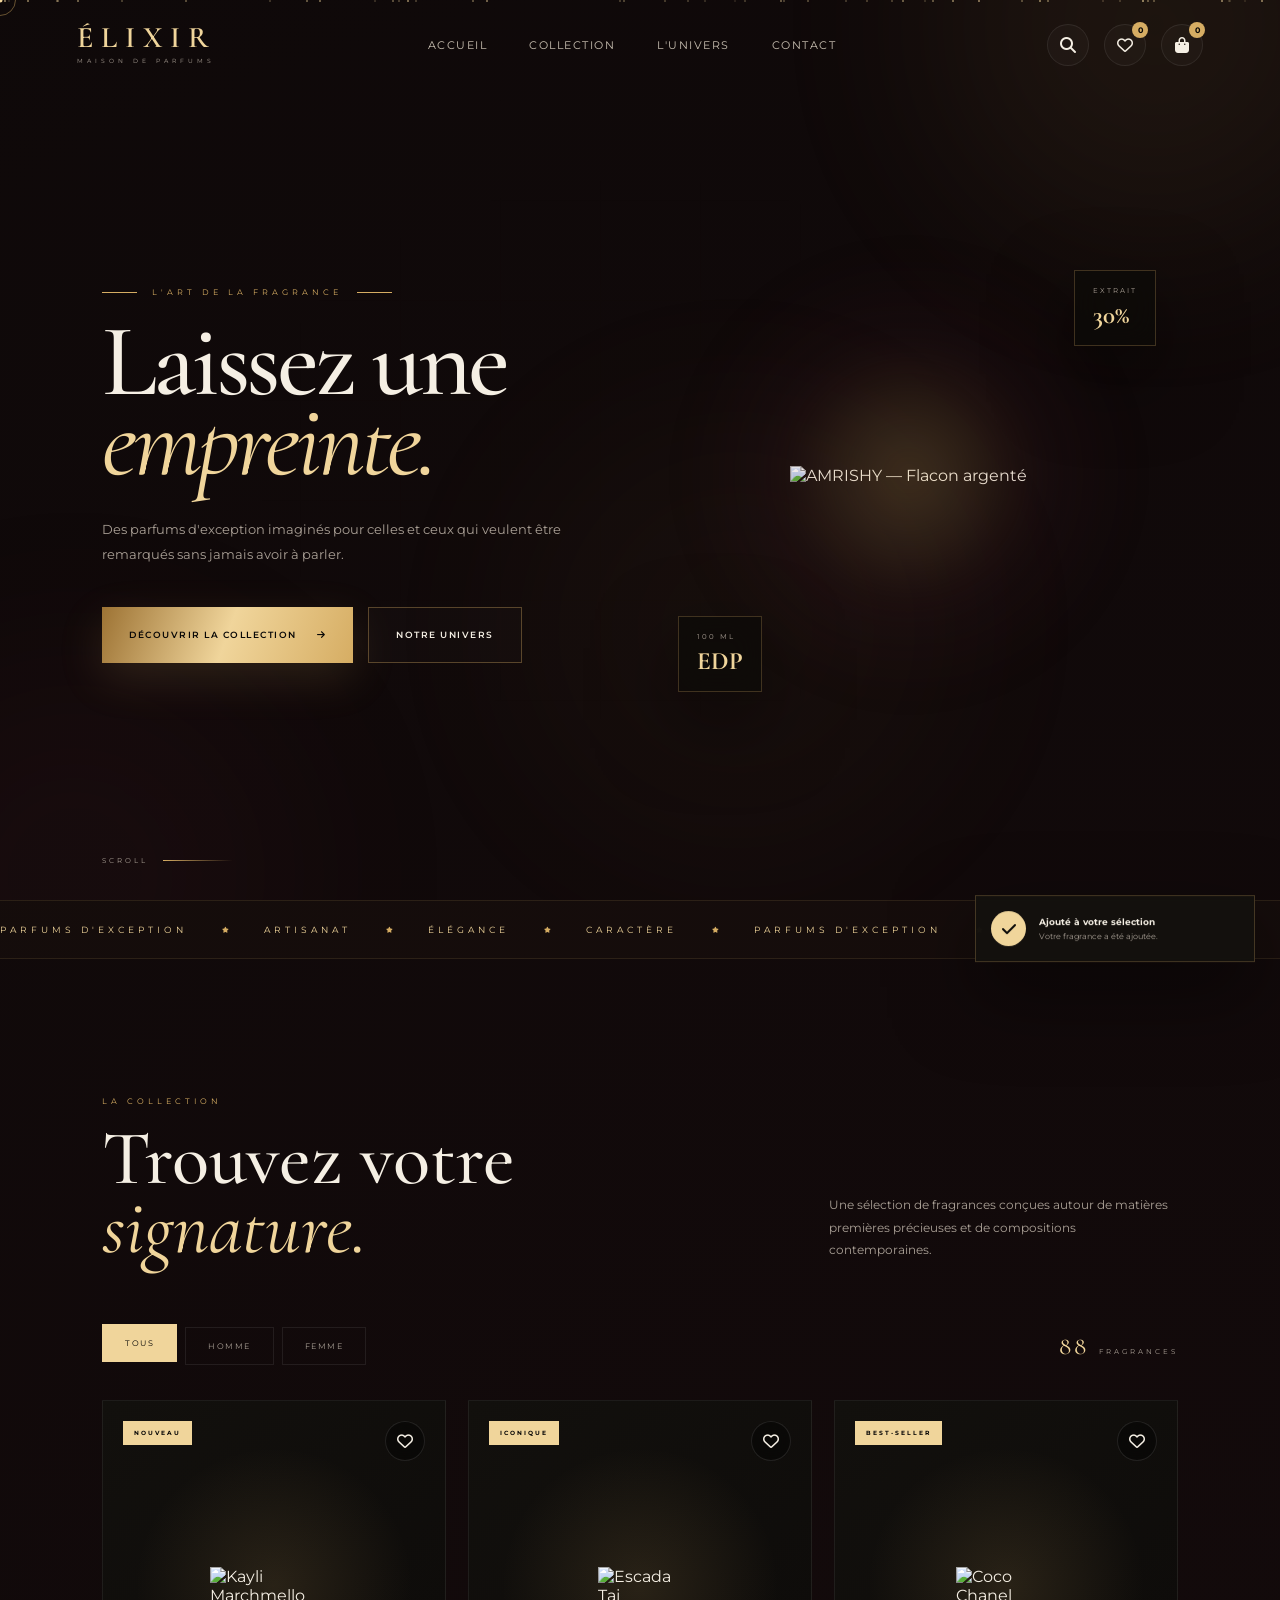
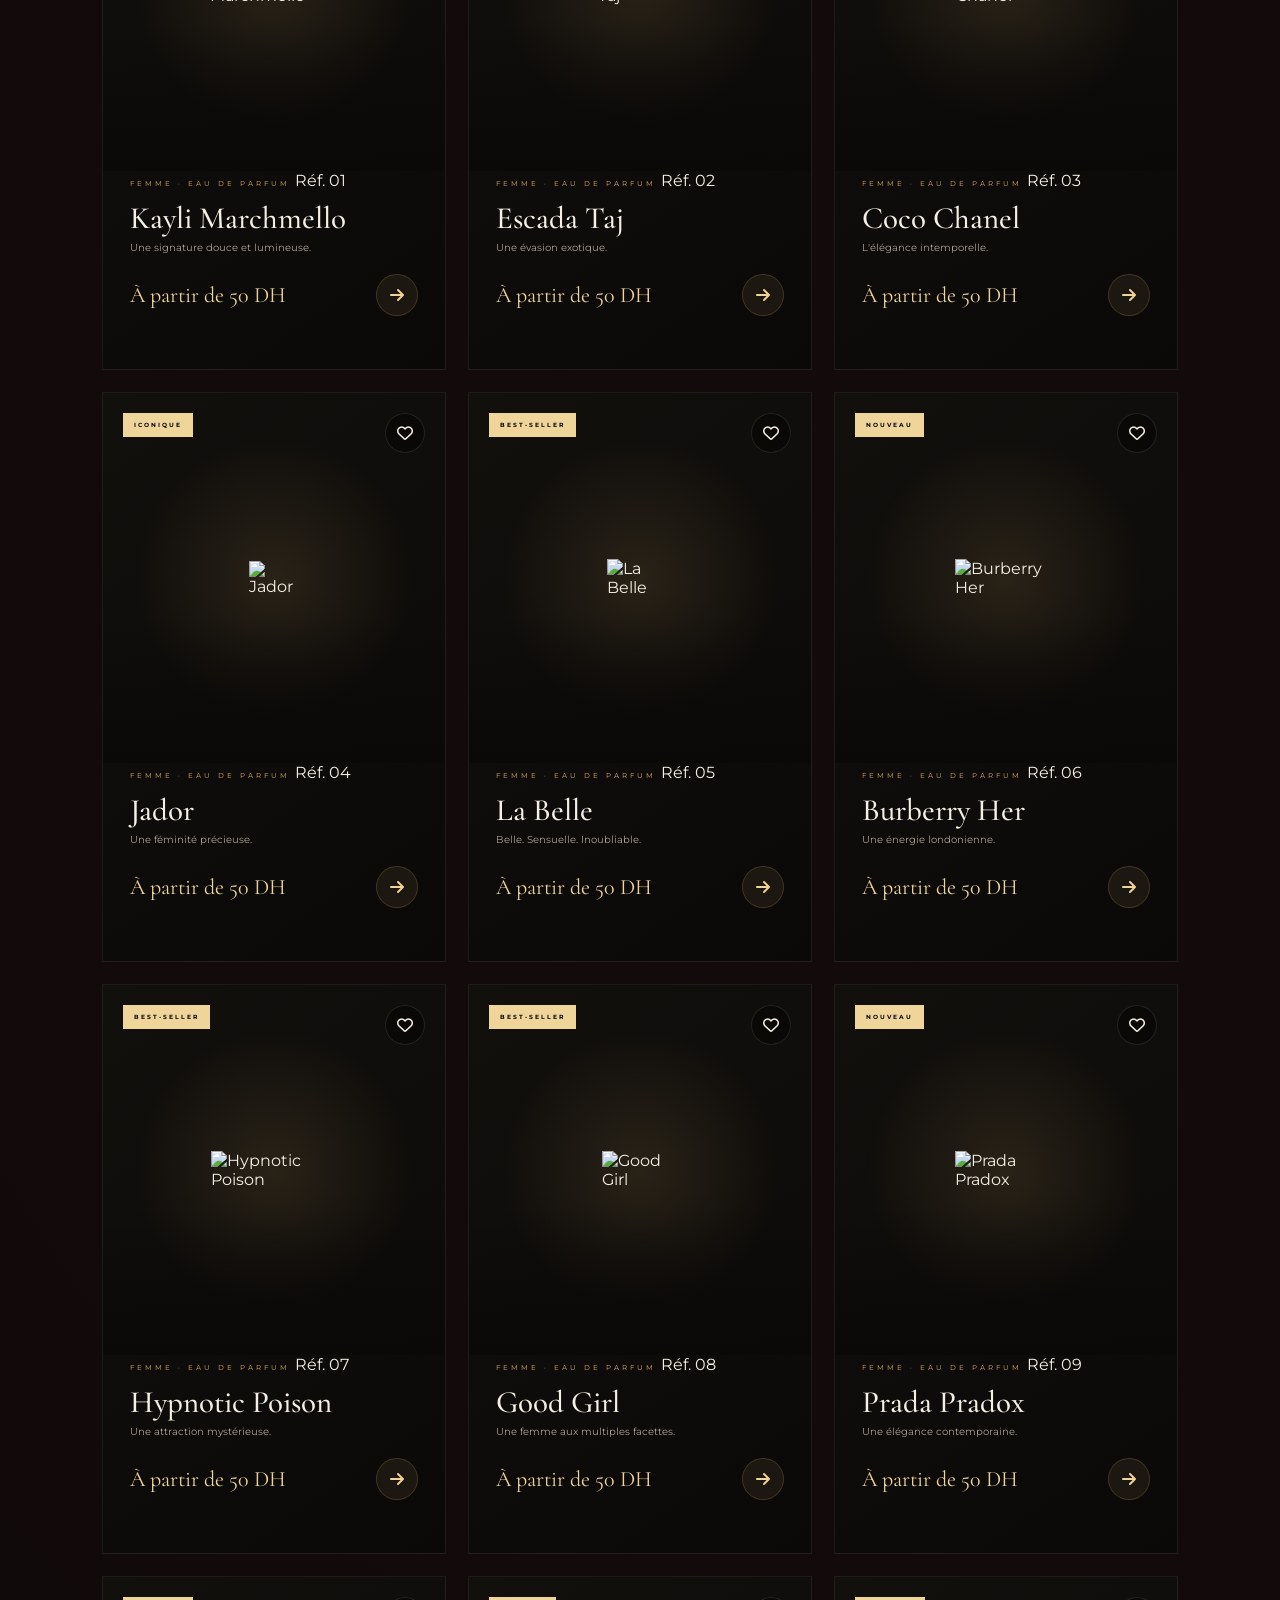
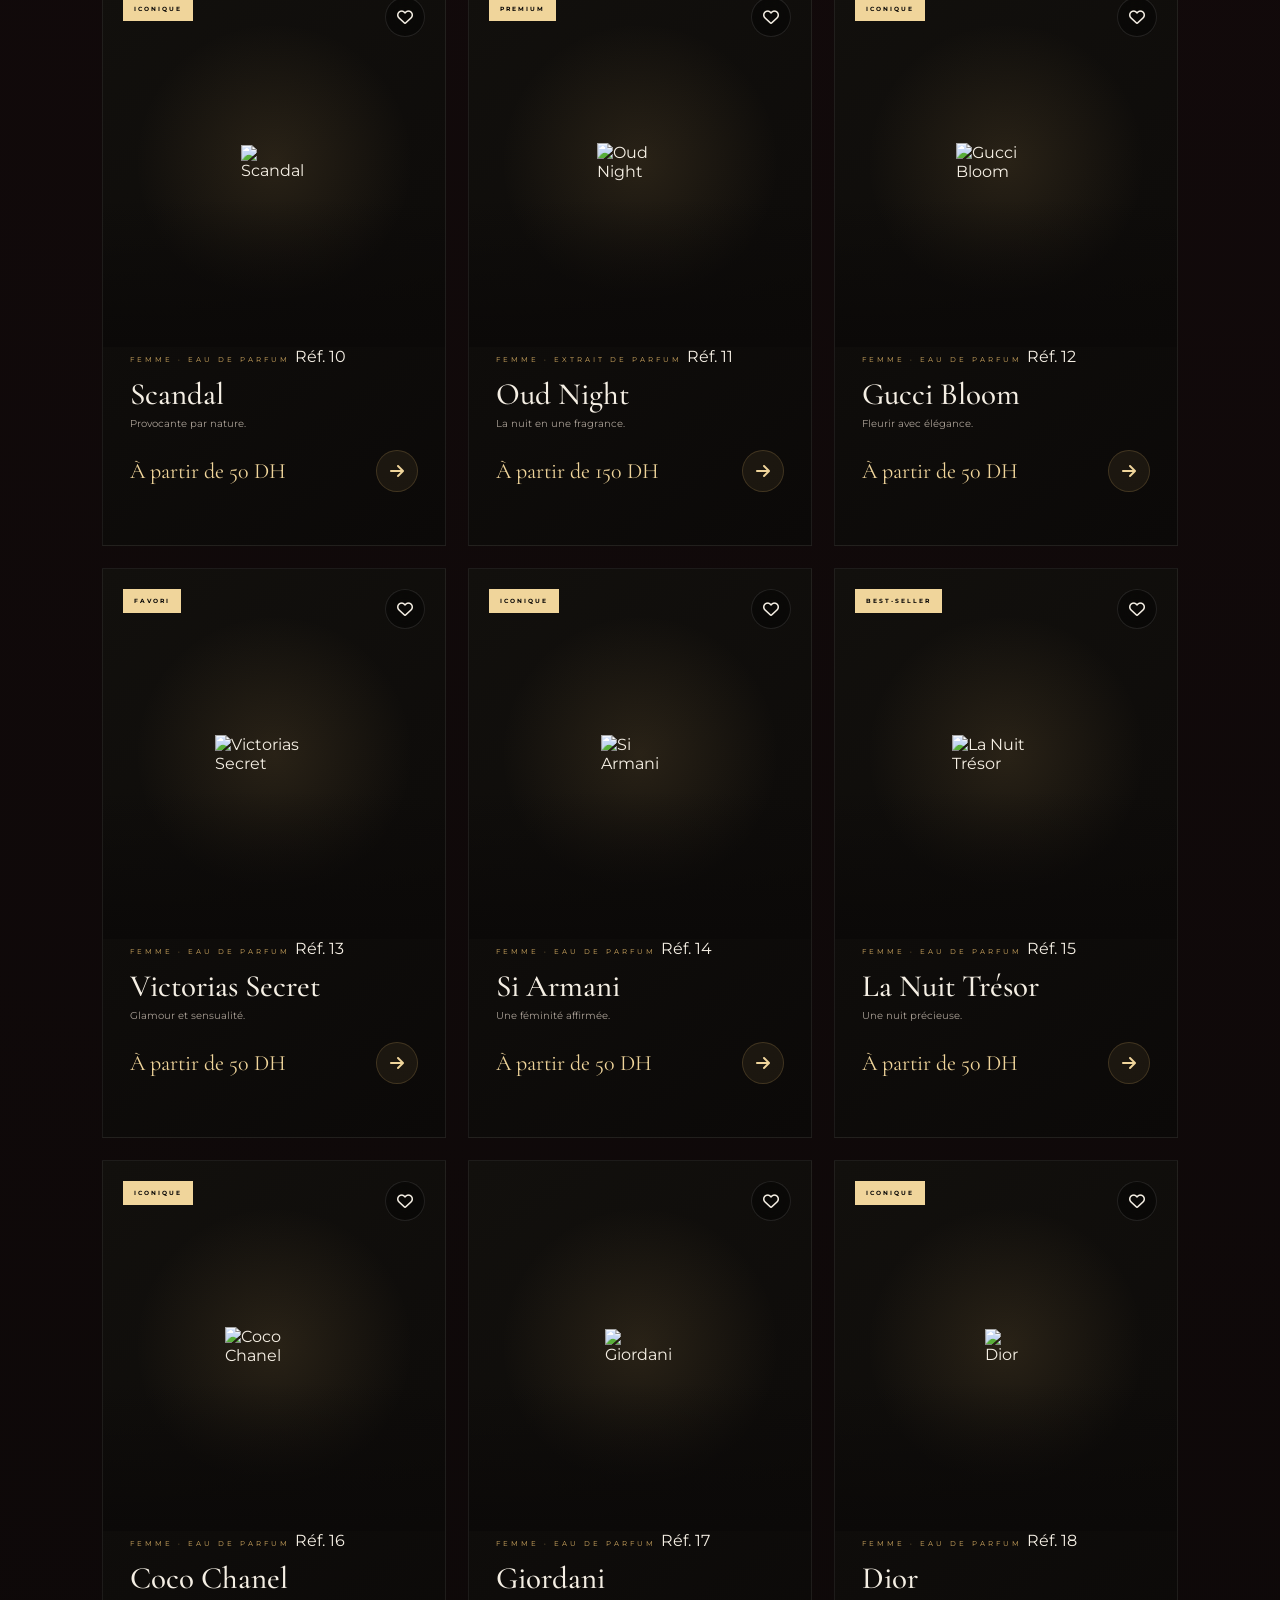
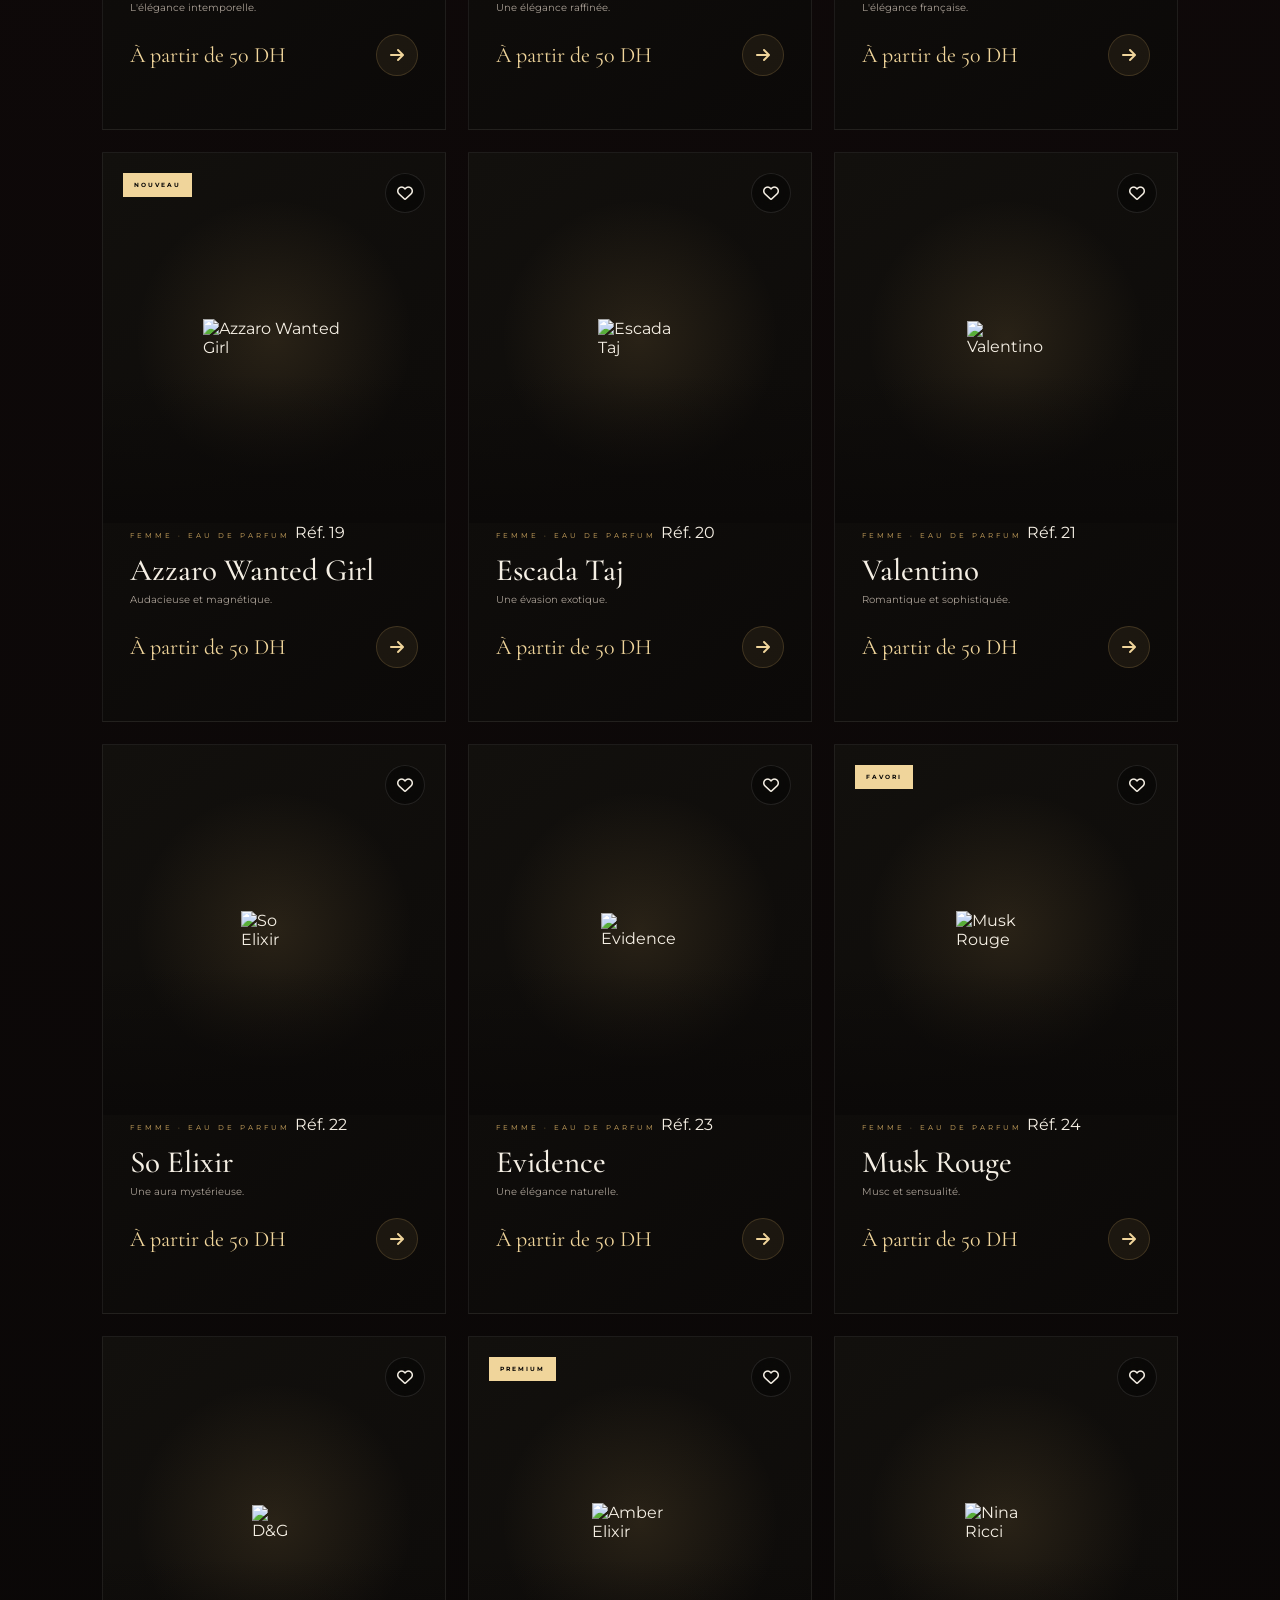
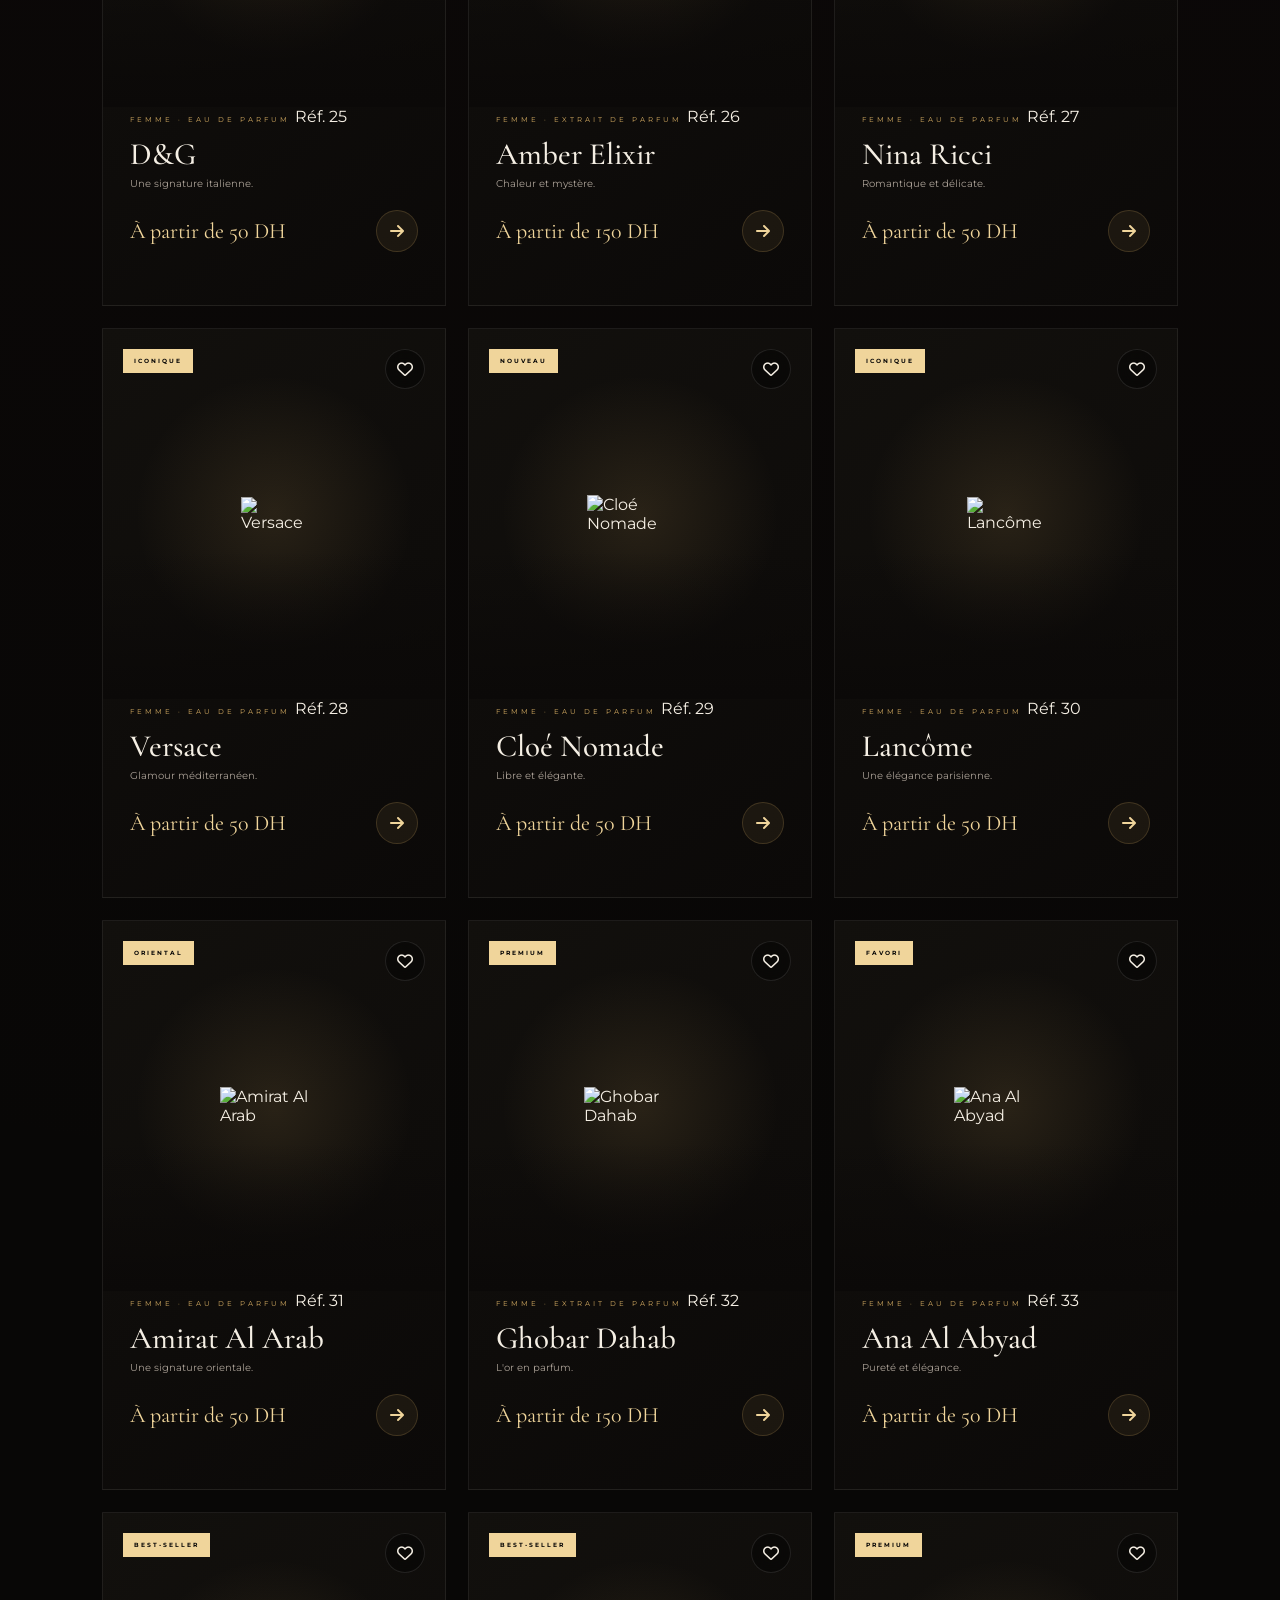
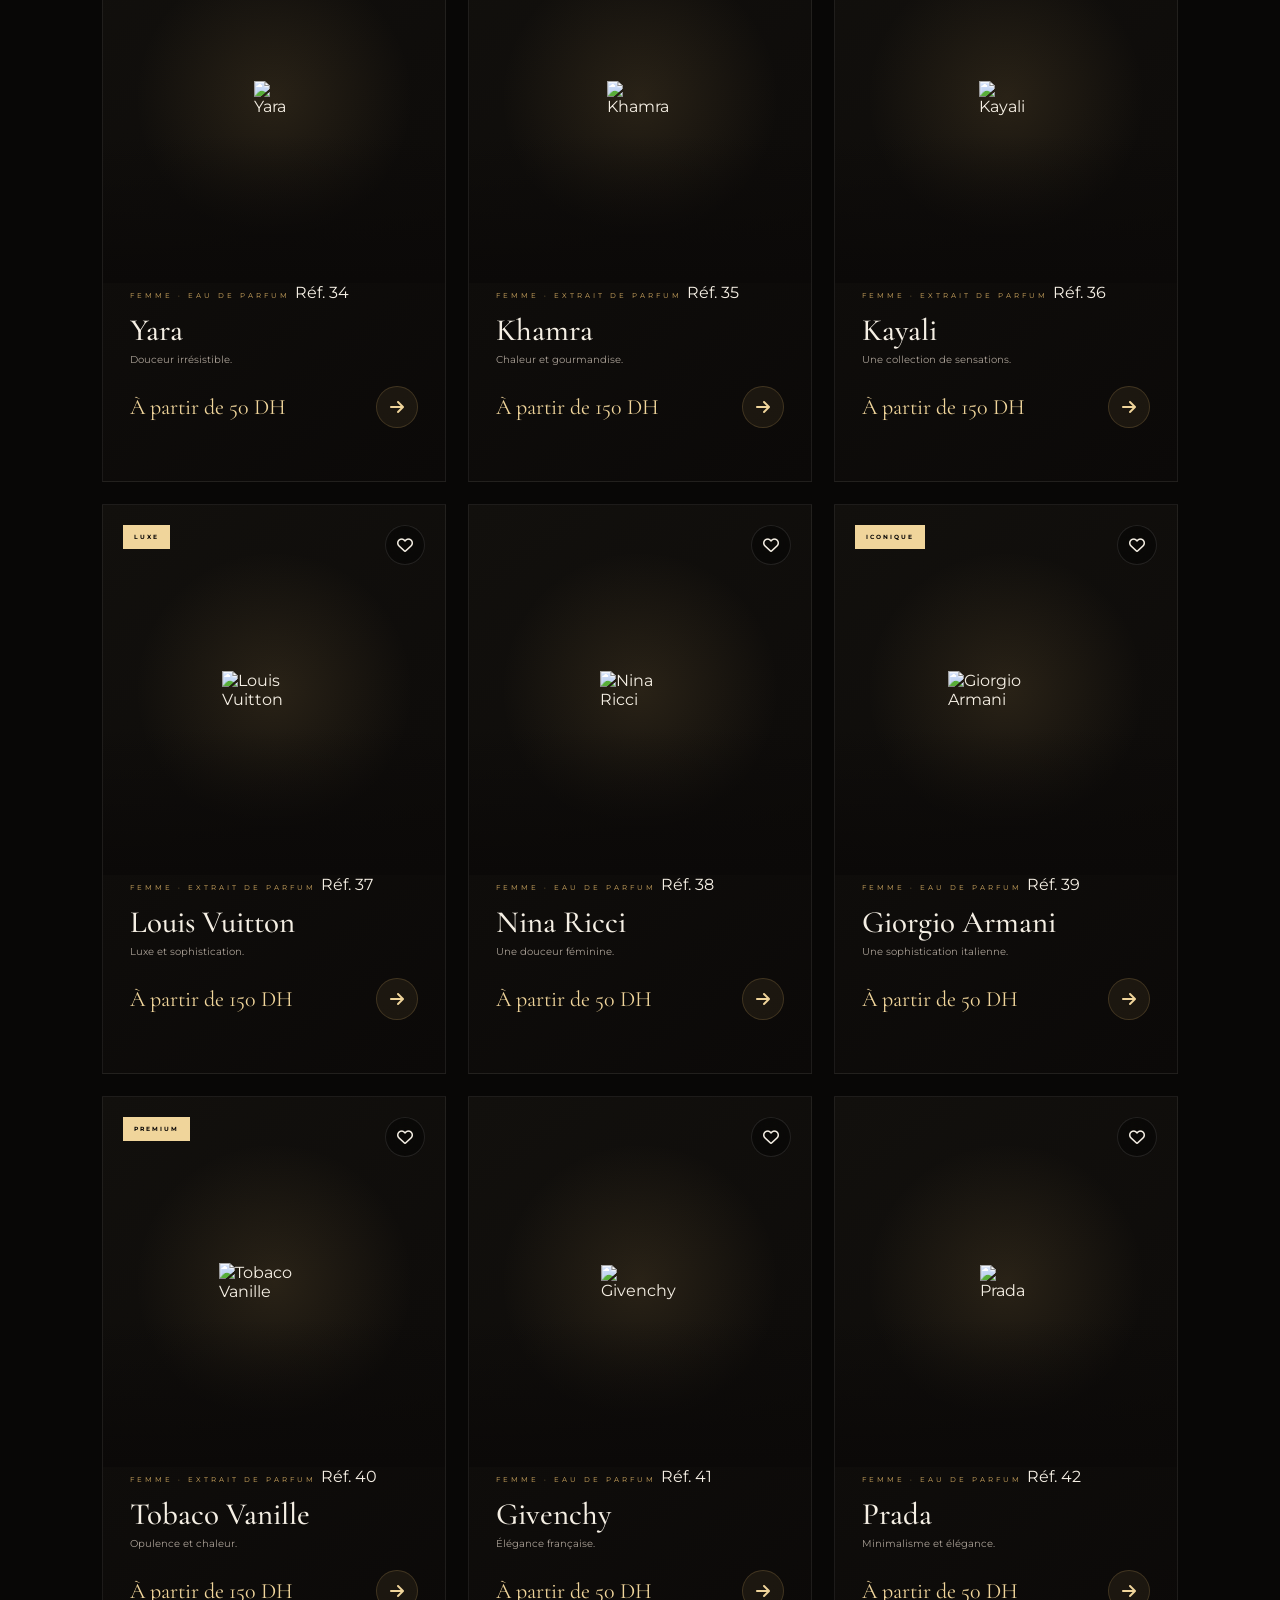
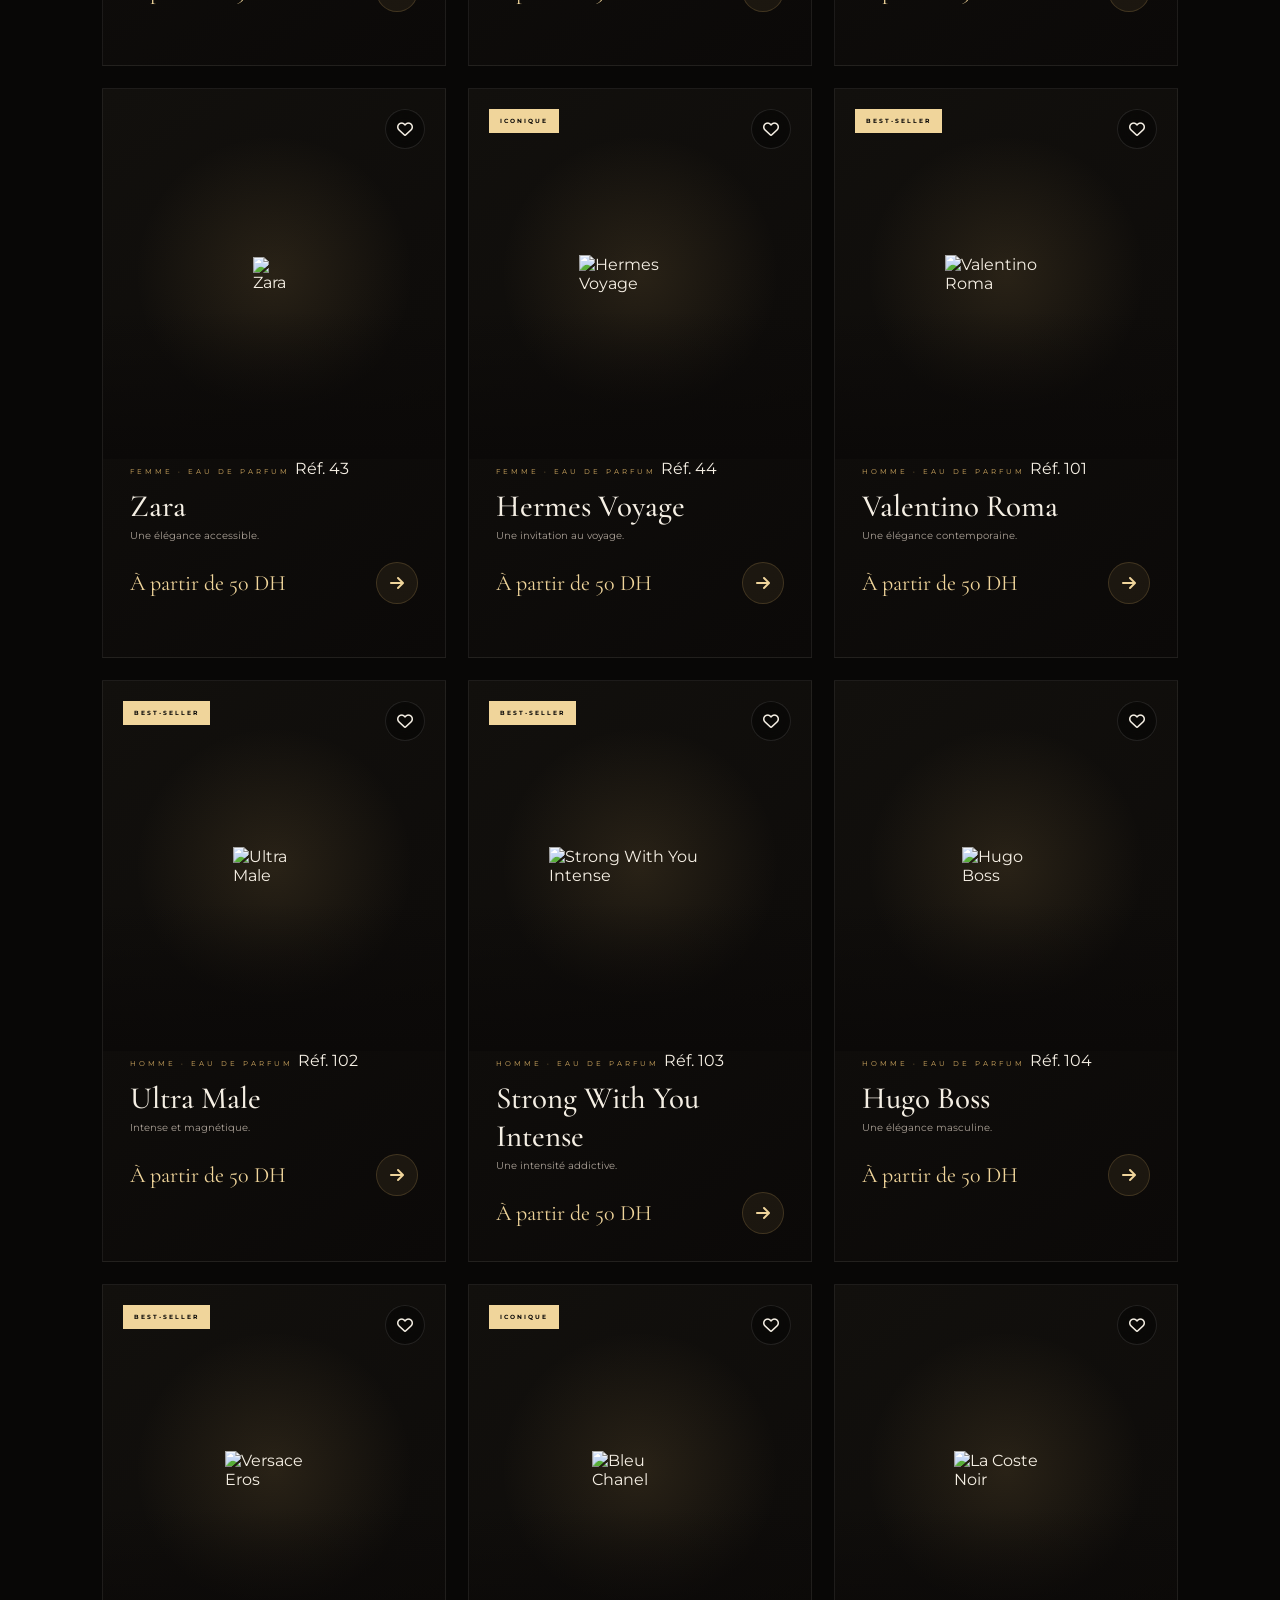
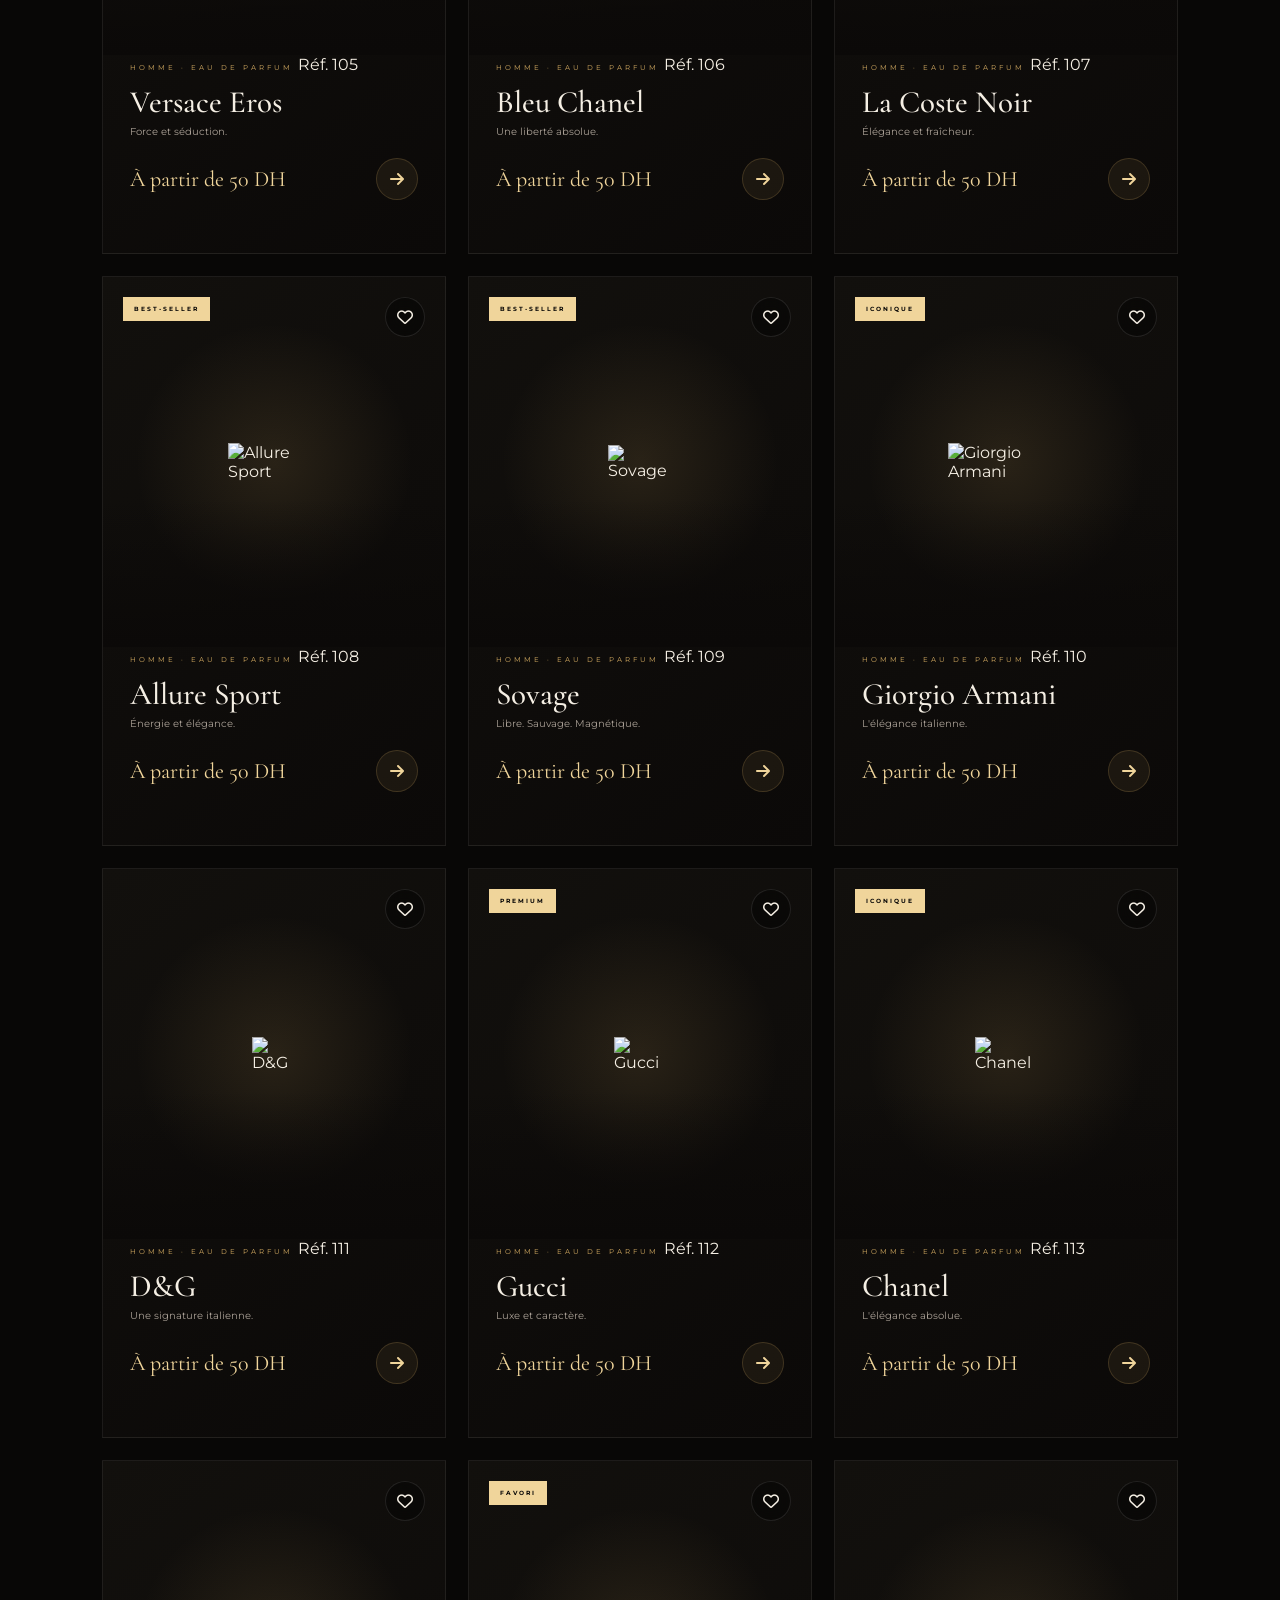
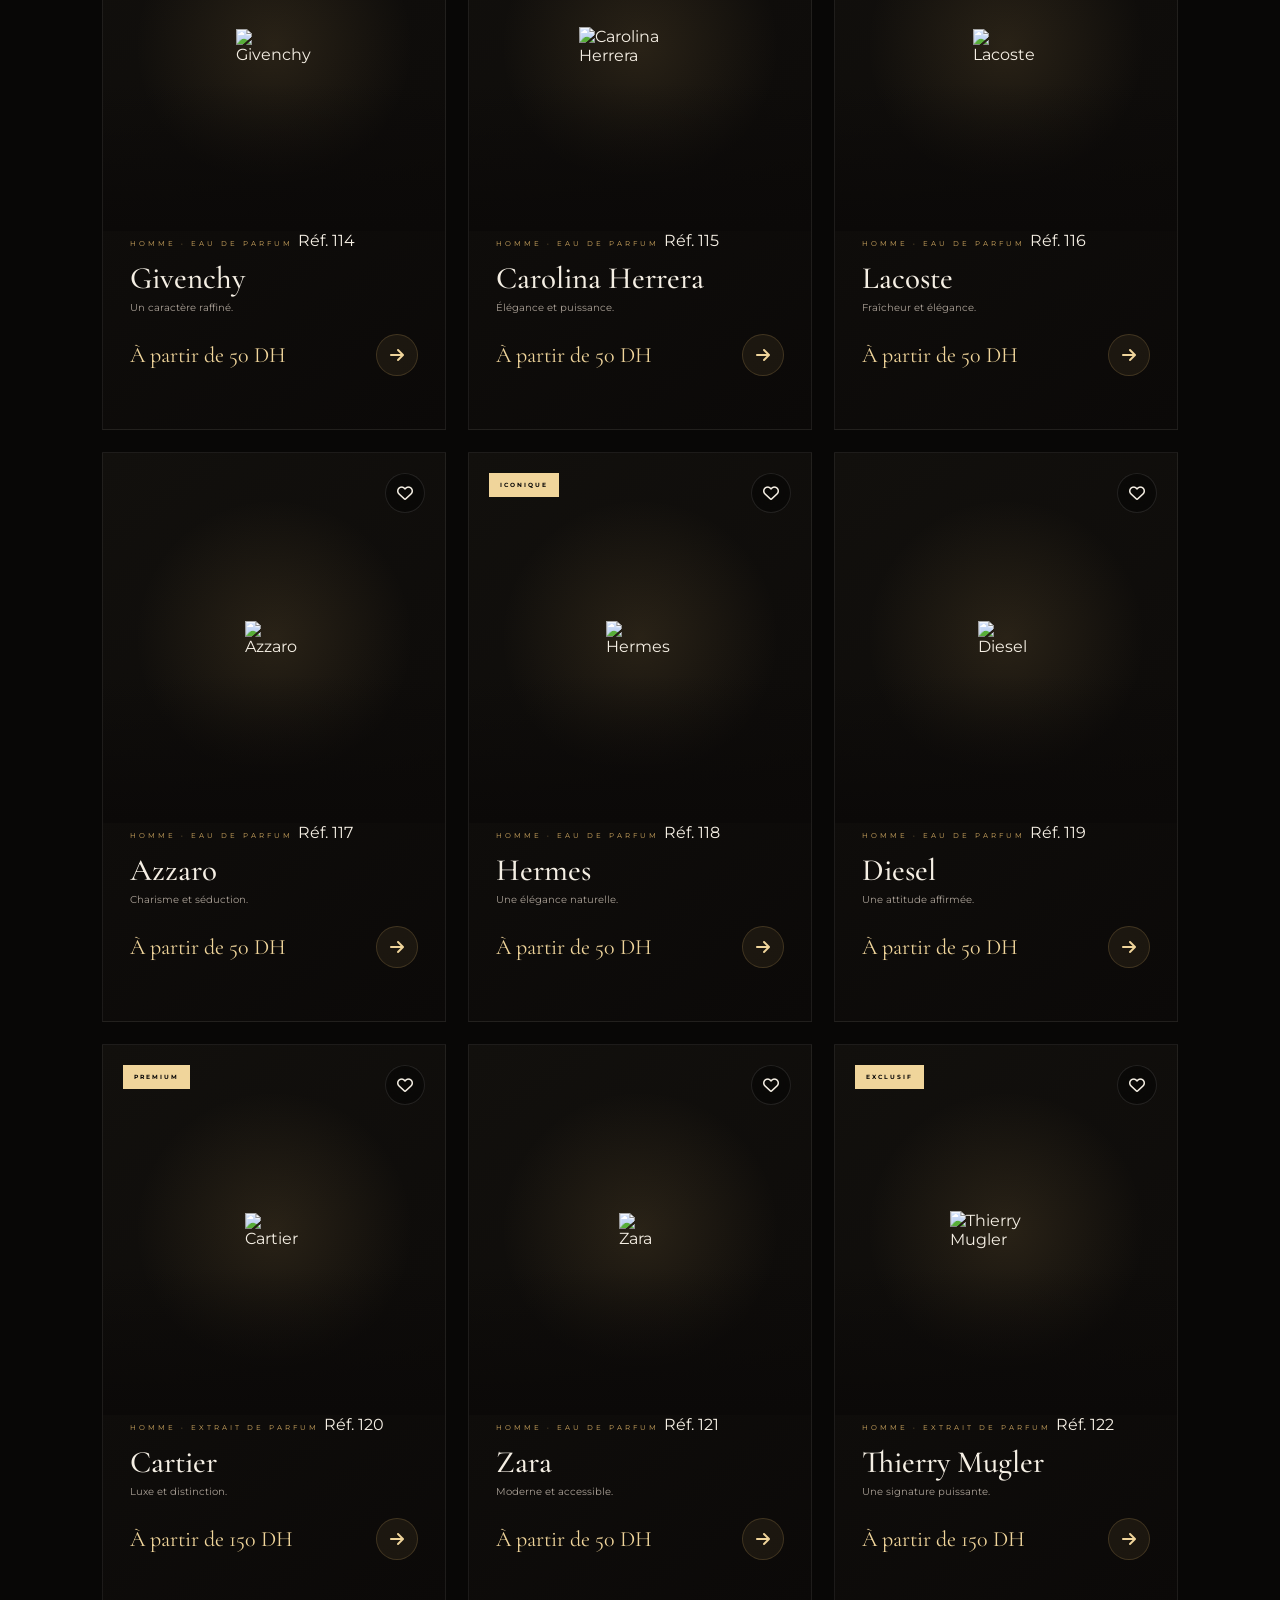
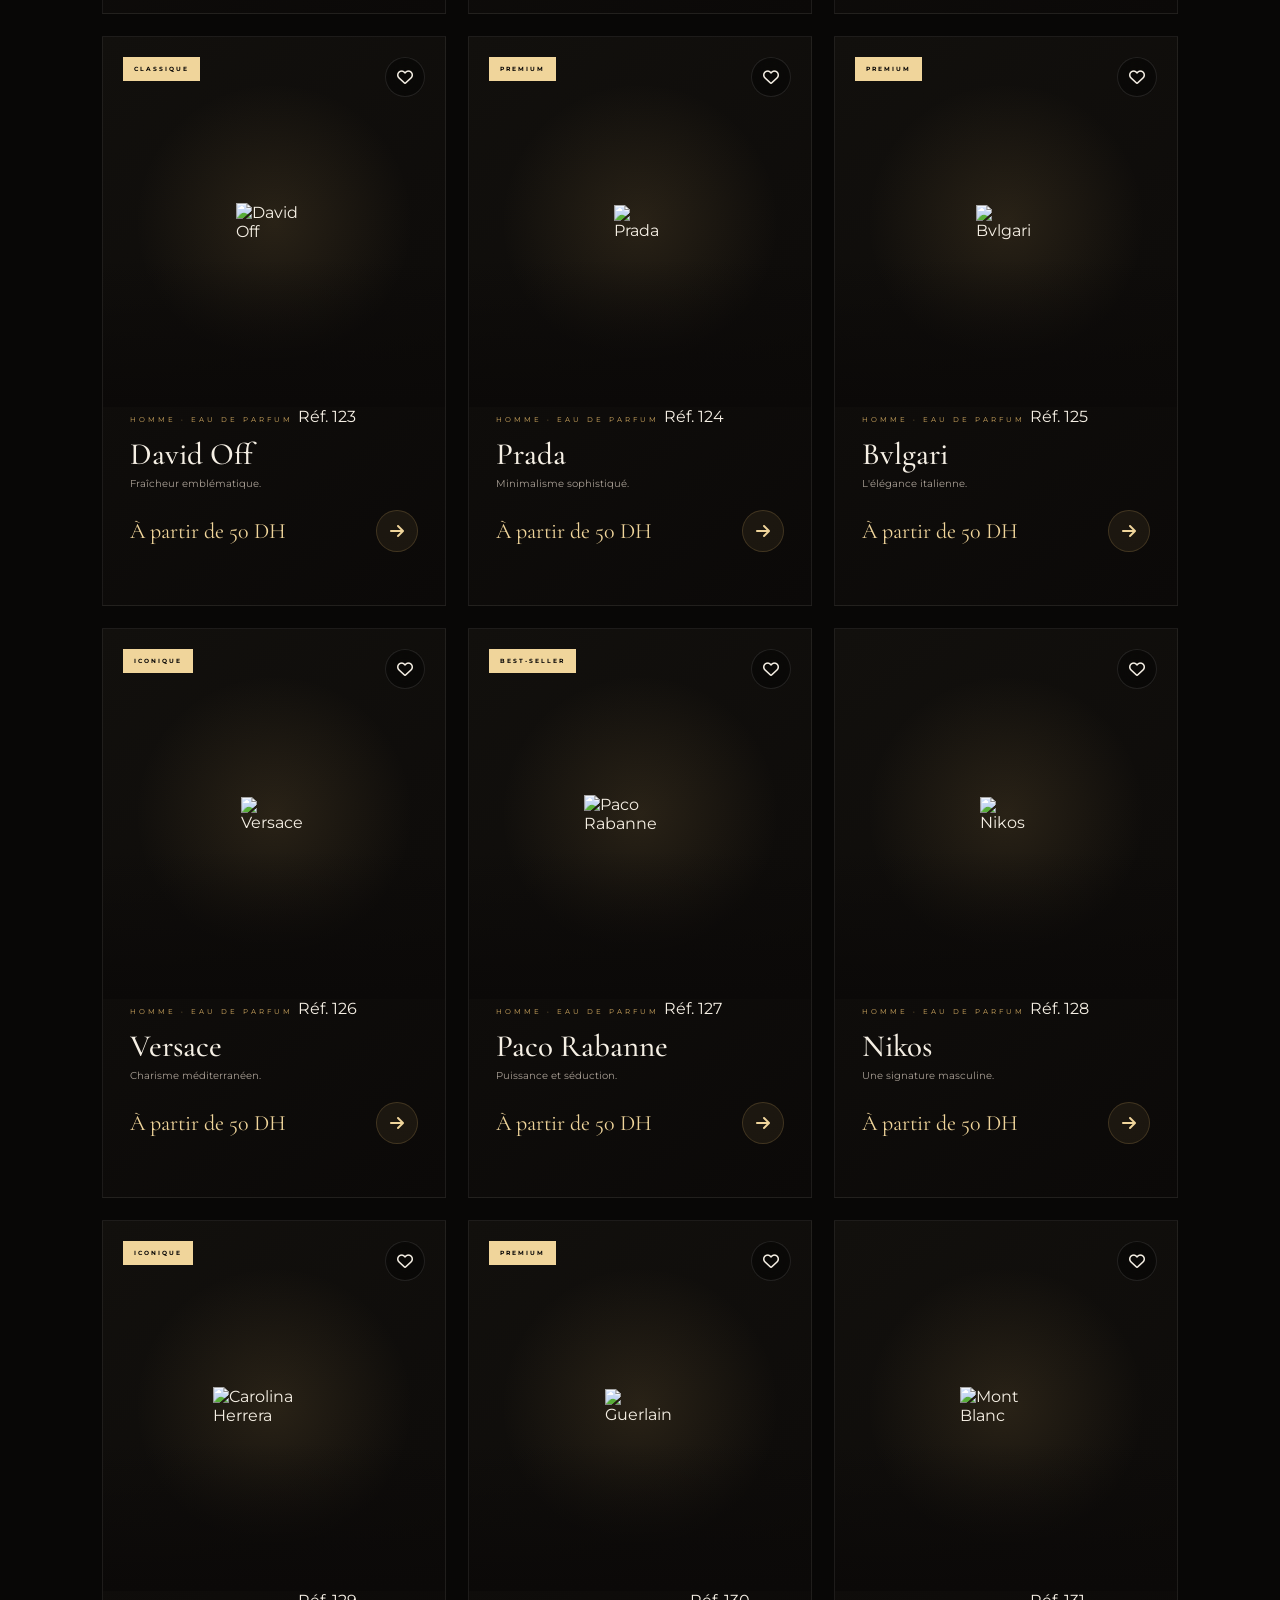
==== commit d06e65e5: "Update index (1).html" ====
--- a/index (1).html
+++ b/index (1).html
@@ -214,45 +214,38 @@
     </div>
 
 
-    <!-- HERO PERFUME -->
-
-    <div class="hero-perfume">
-
-        <div class="hero-glow"></div>
-
-        <div class="floating-card card-top">
-            <span>EXTRAIT</span>
-            <strong>30%</strong>
-        </div>
-
-        <div class="perfume-bottle hero-bottle">
-
-            <div class="bottle-cap">
-                <div class="cap-top"></div>
-            </div>
-
-            <div class="bottle-neck"></div>
-
-            <div class="bottle-body">
-
-                <div class="bottle-reflection"></div>
-
-                <div class="bottle-label">
-                    <small>ÉLIXIR</small>
-                    <strong>NOIR</strong>
-                    <span>PARFUM D'EXCEPTION</span>
-                </div>
-
-            </div>
-
-        </div>
-
-        <div class="floating-card card-bottom">
-            <span>100 ML</span>
-            <strong>EDP</strong>
-        </div>
-
-    </div>
+ <!-- =====================================================
+     HERO PERFUME — VRAI FLACON
+===================================================== -->
+
+<div class="hero-perfume">
+
+    <div class="hero-glow"></div>
+
+    <div class="floating-card card-top">
+        <span>EXTRAIT</span>
+        <strong>30%</strong>
+    </div>
+
+    <!-- VRAI FLACON ARGENTÉ -->
+    <div class="real-perfume-bottle">
+
+        <div class="bottle-light"></div>
+
+        <img
+            src="pf.png"
+            alt="AMRISHY — Flacon argenté"
+            class="real-bottle-image"
+        >
+
+    </div>
+
+    <div class="floating-card card-bottom">
+        <span>100 ML</span>
+        <strong>EDP</strong>
+    </div>
+
+</div>
 
 
     <div class="hero-scroll">
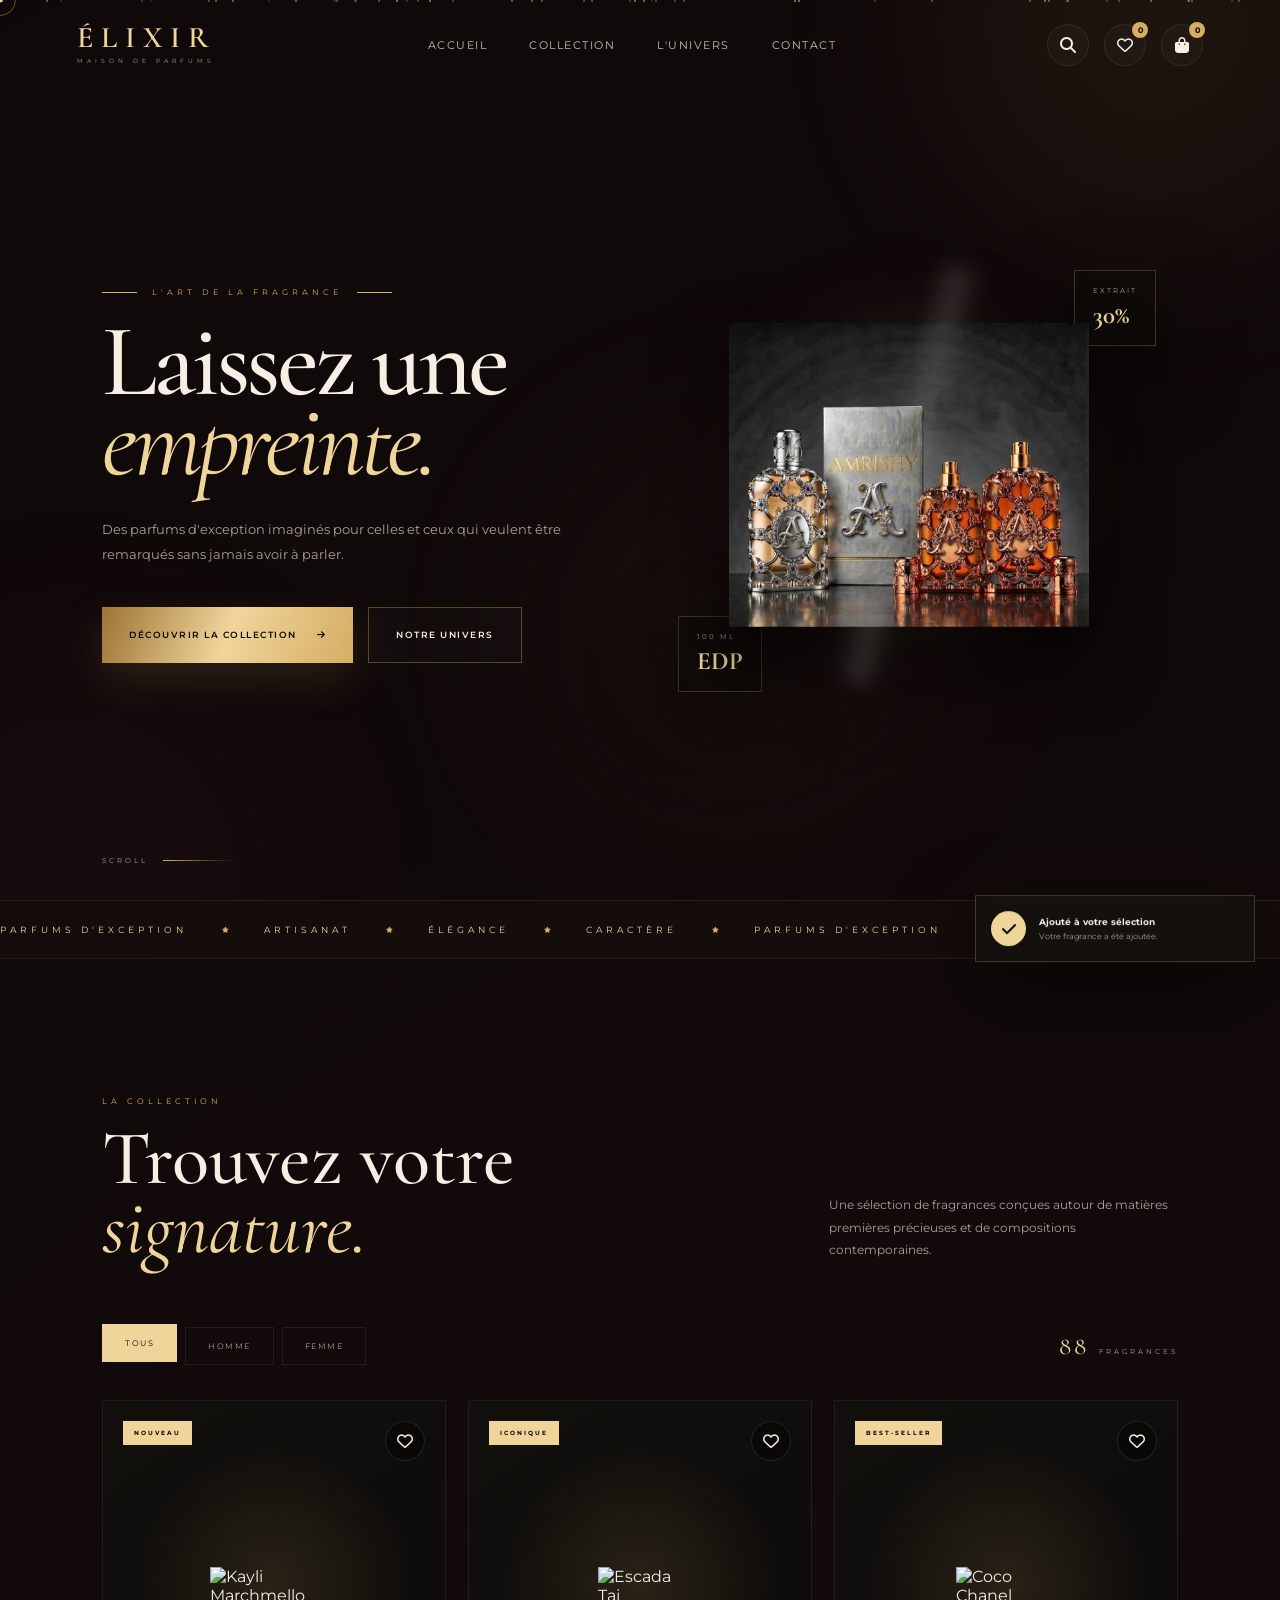
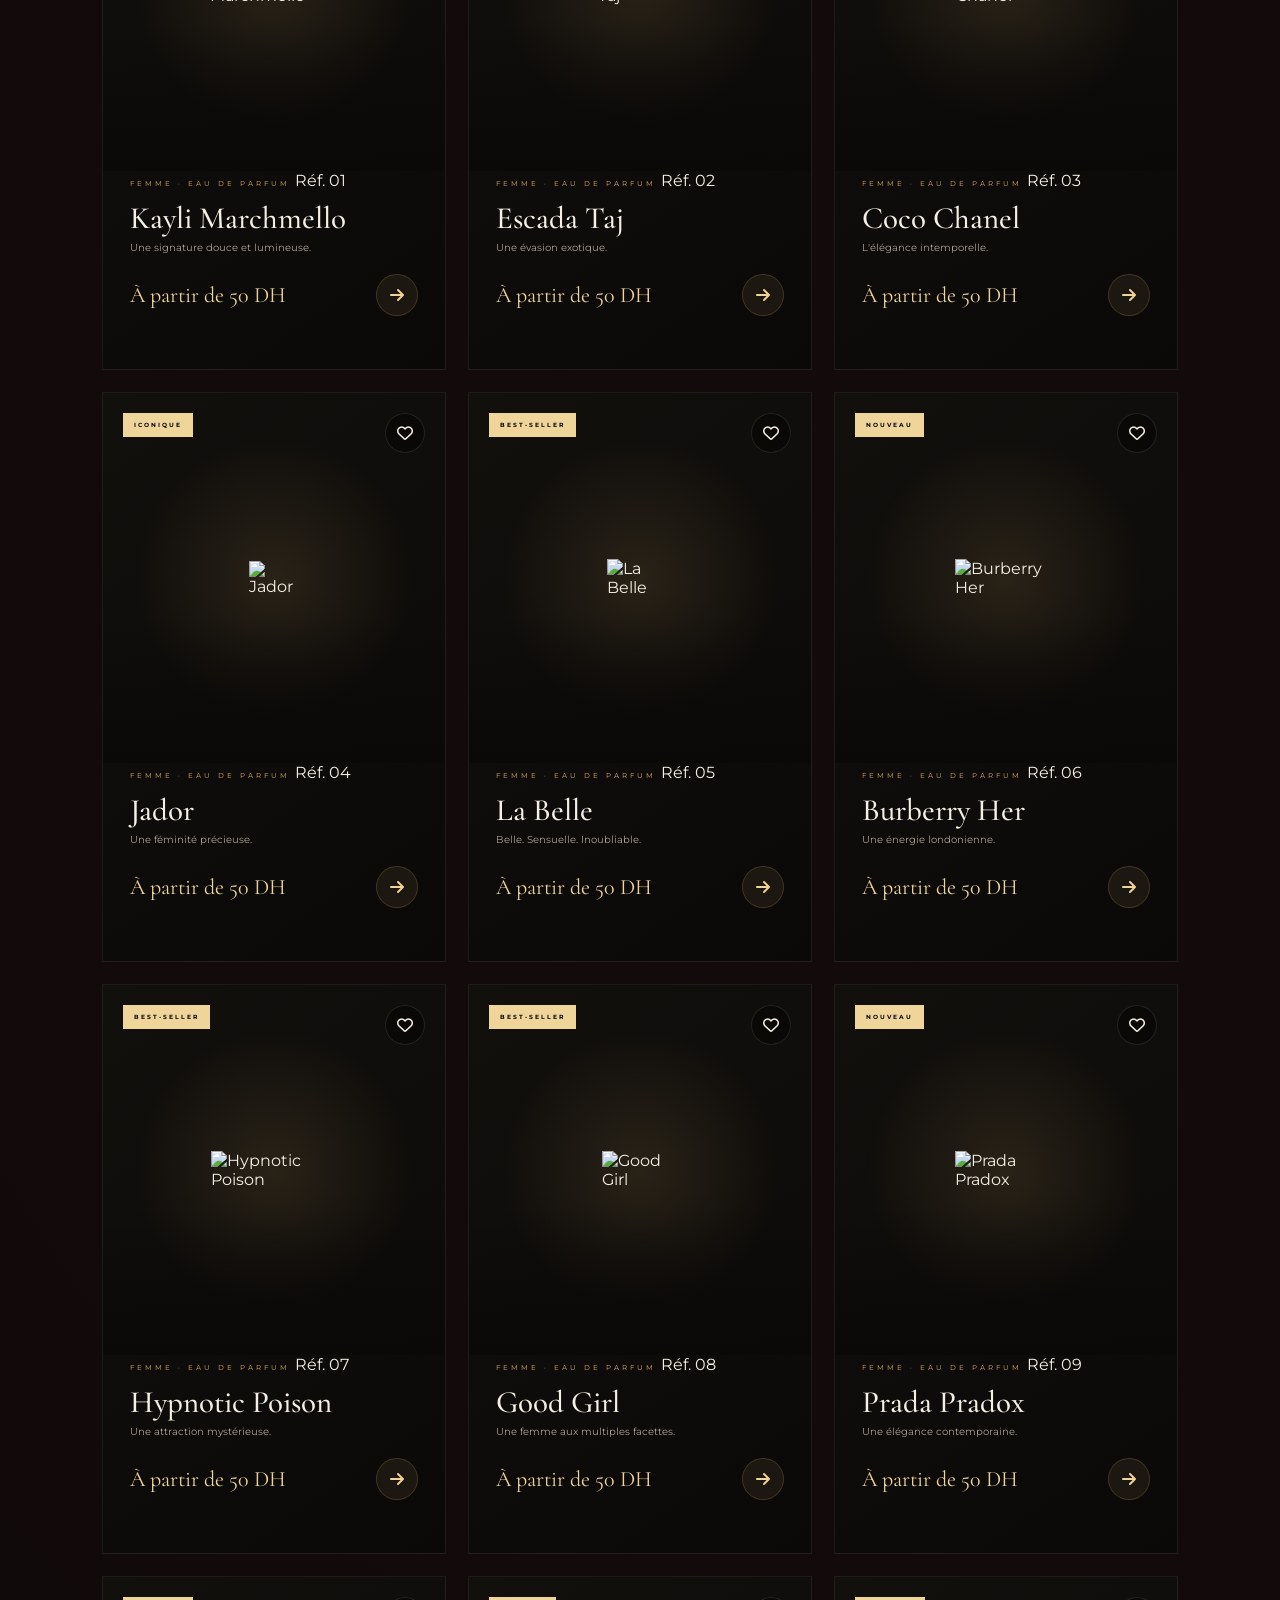
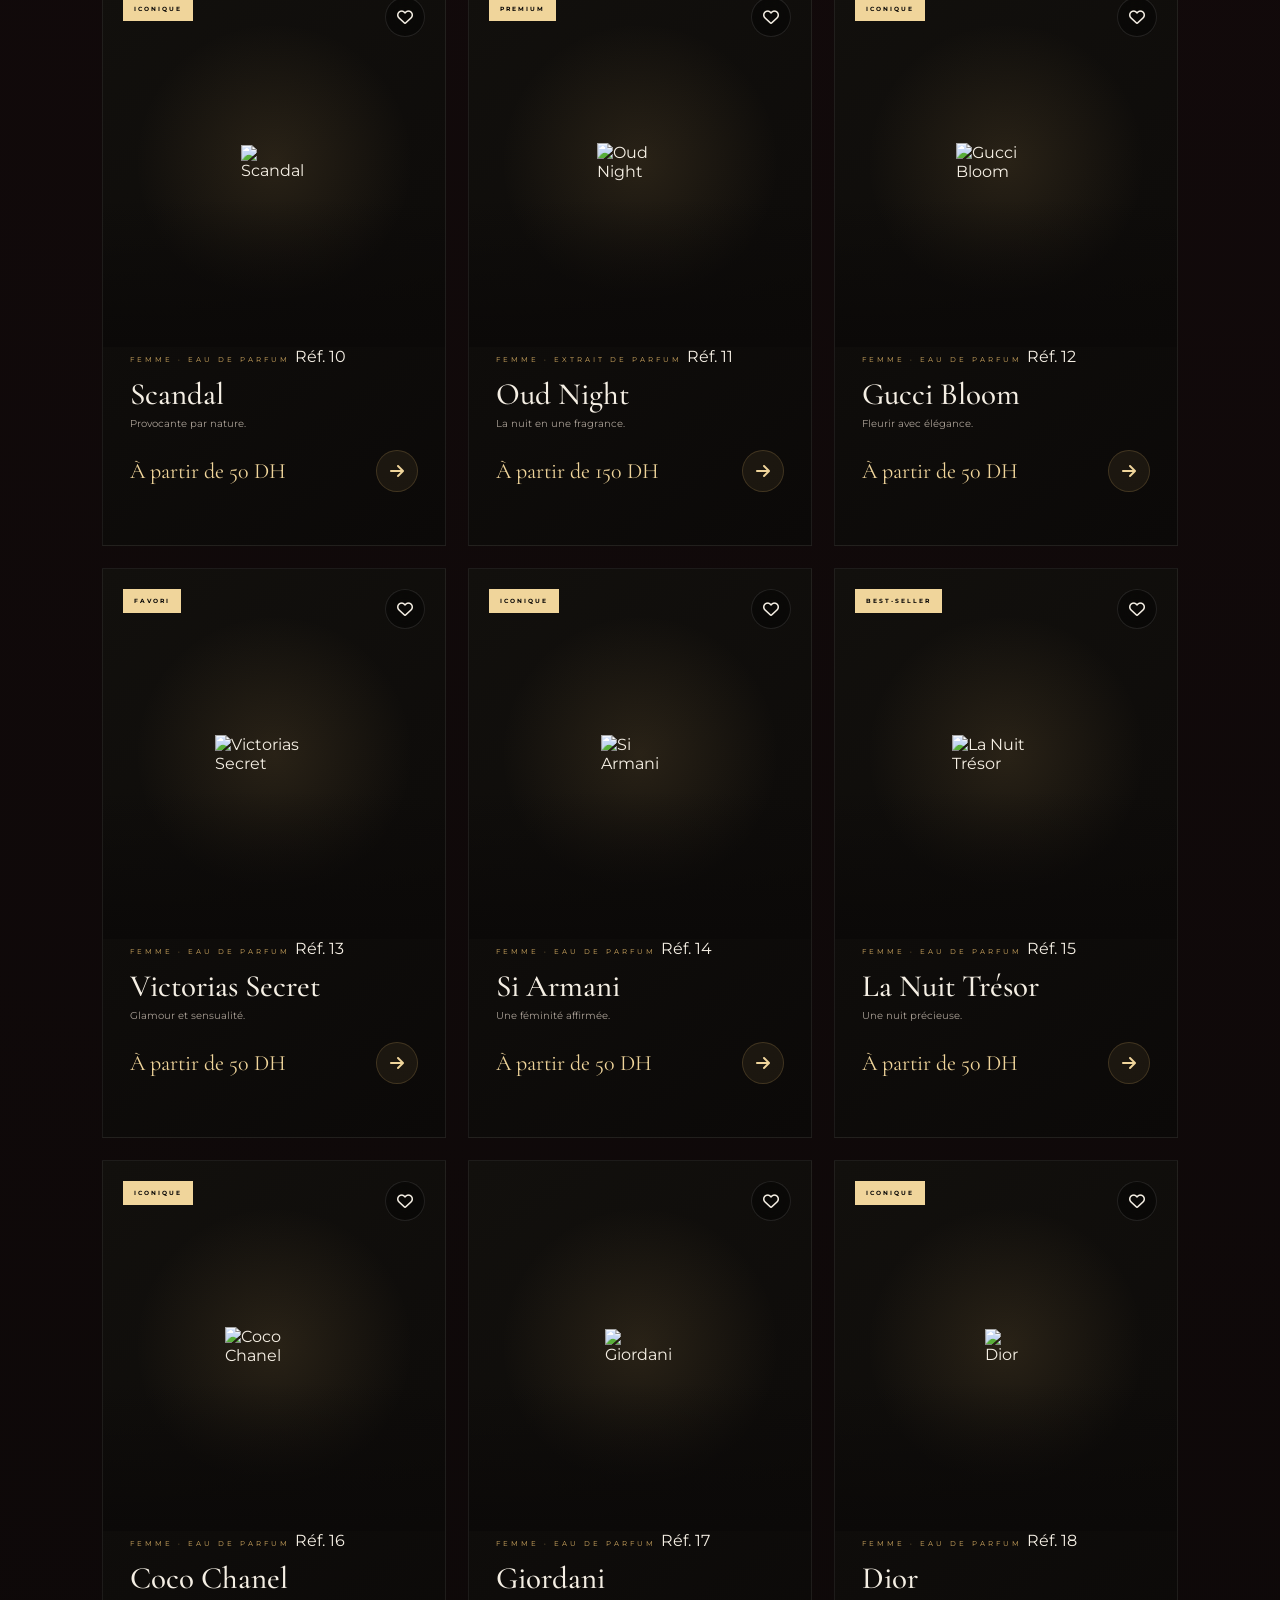
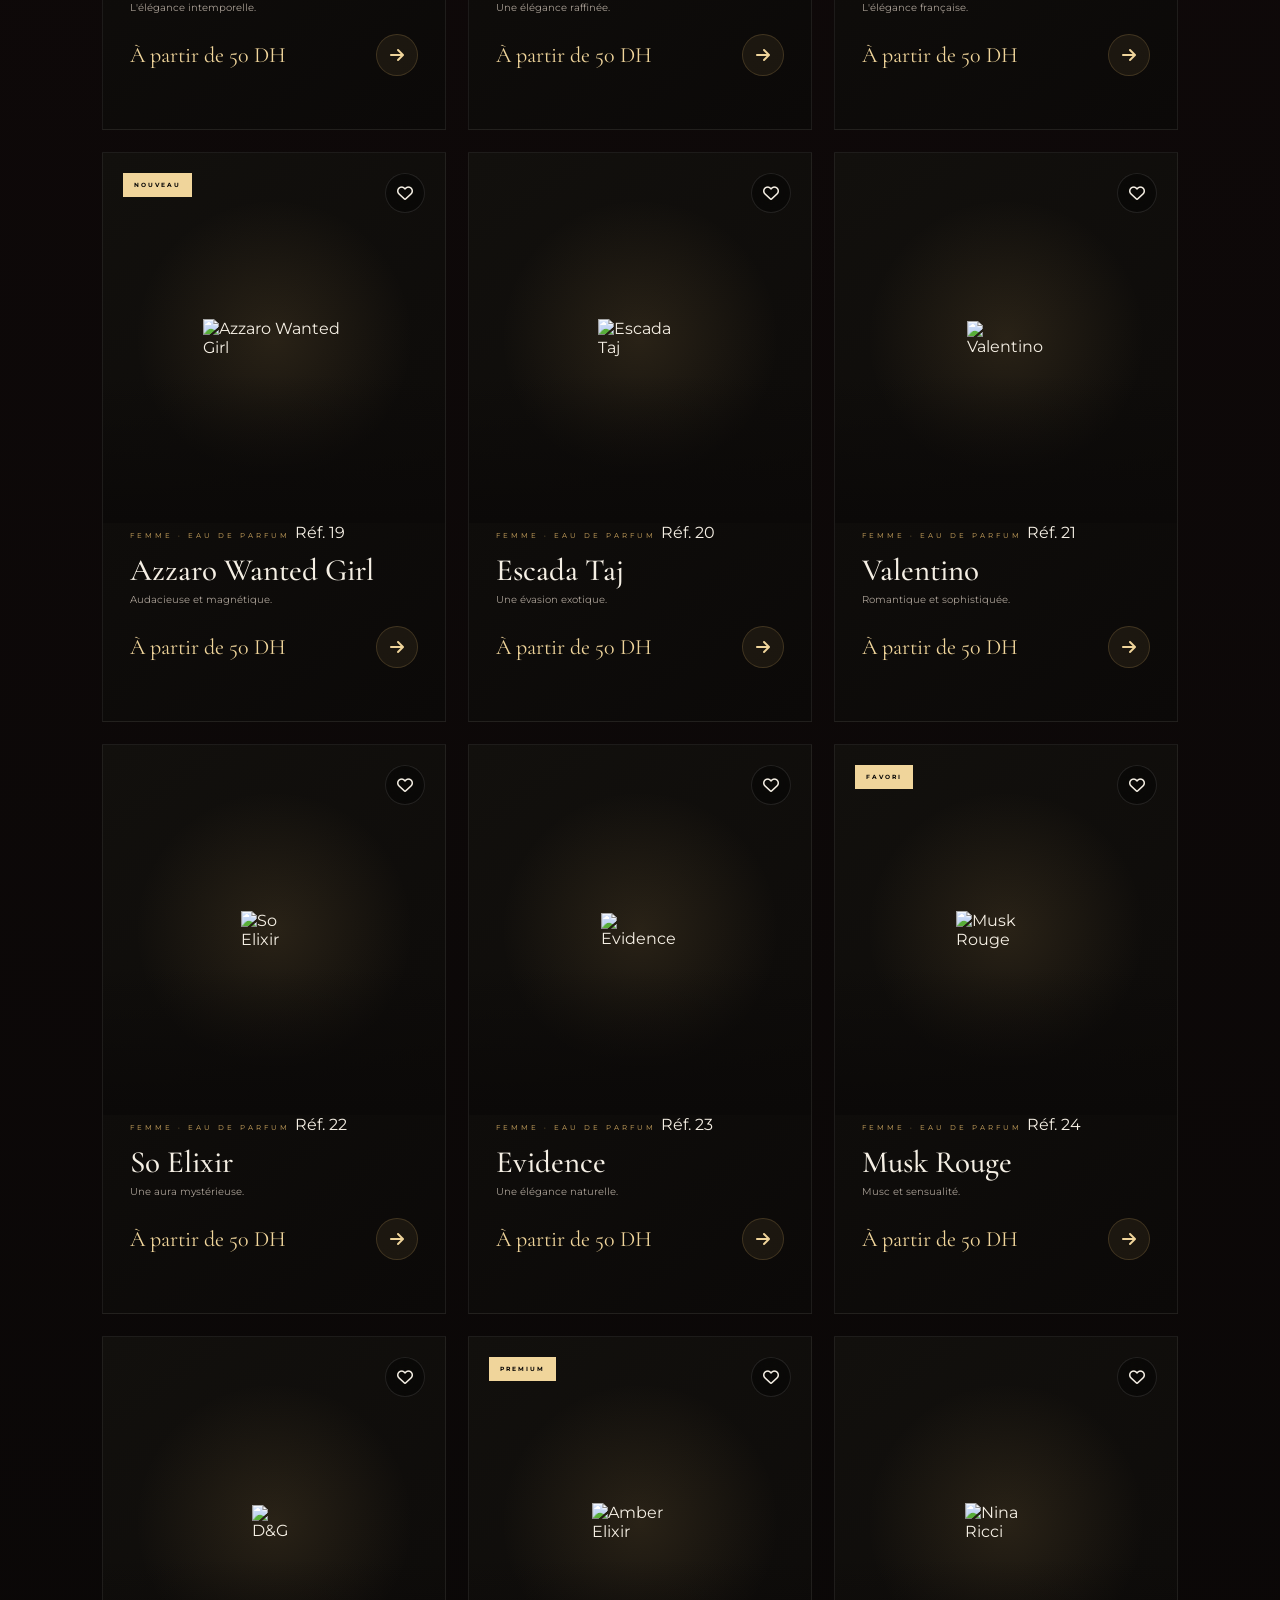
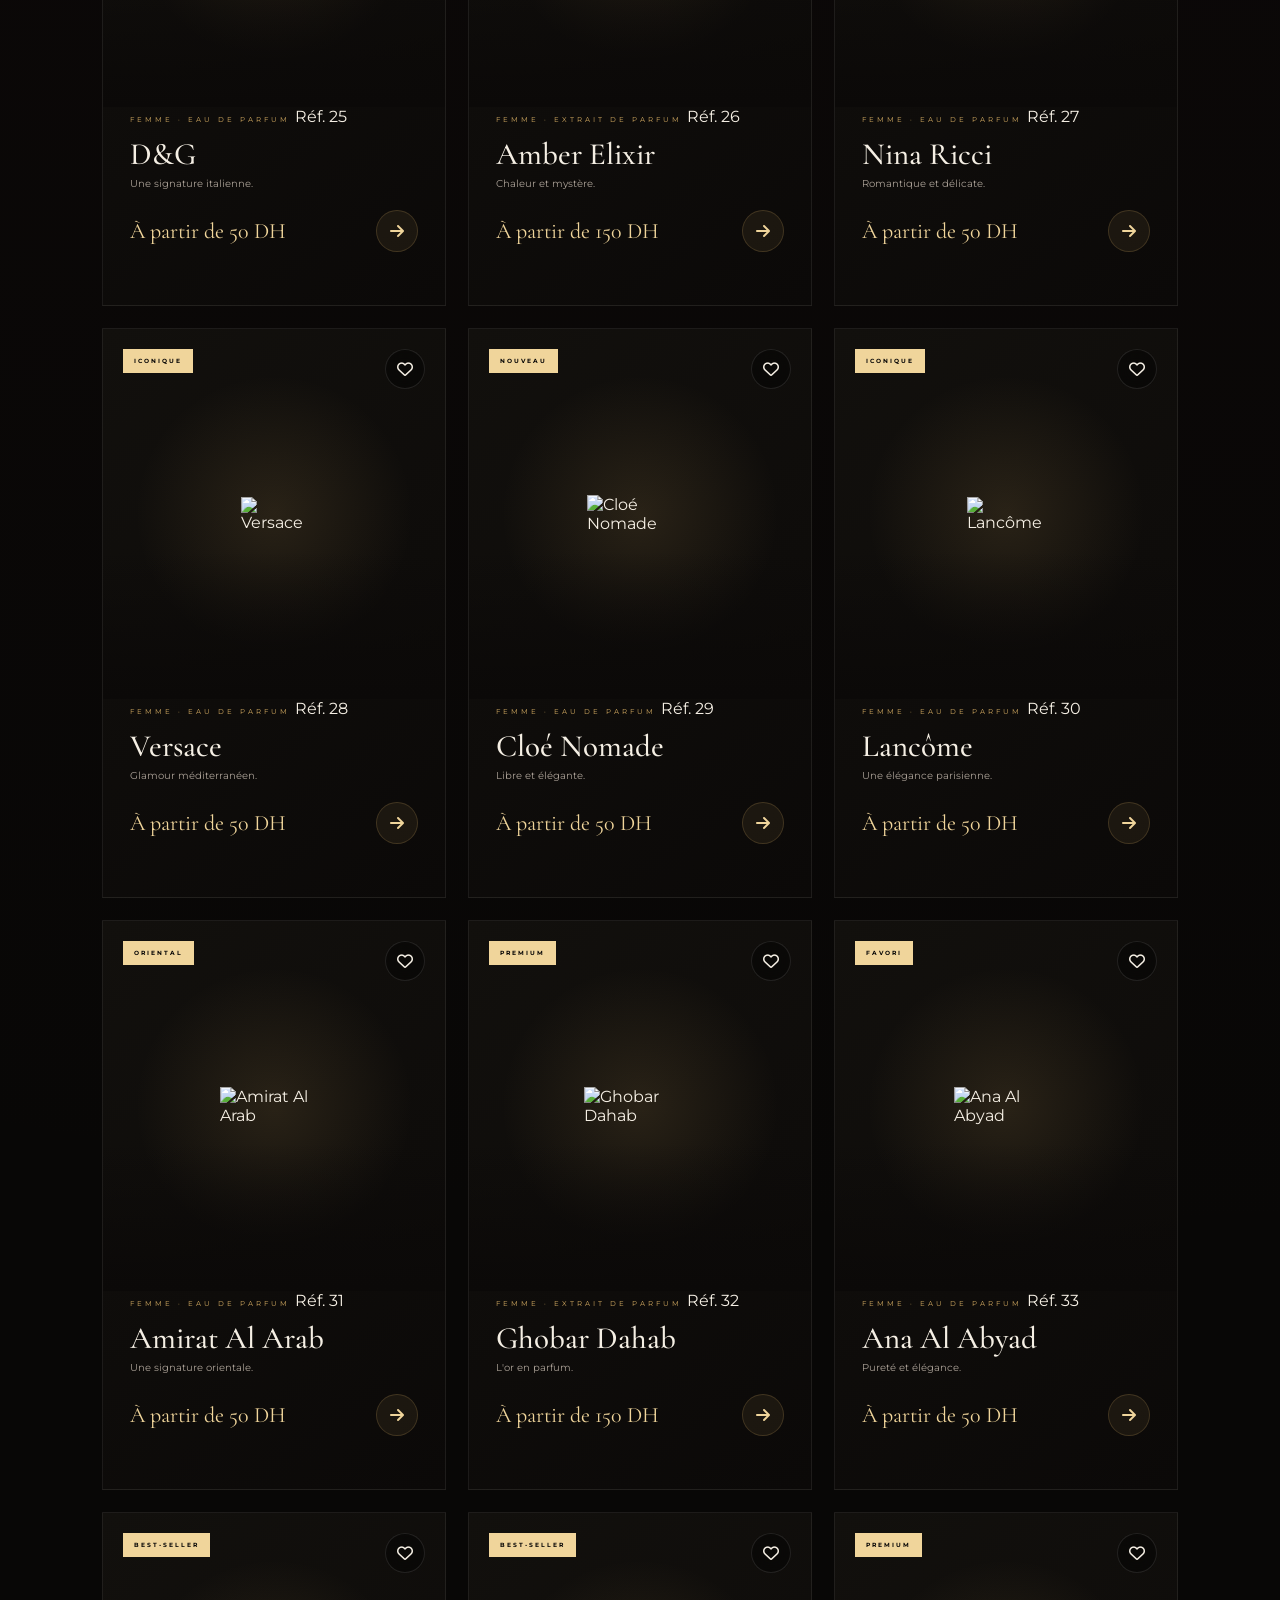
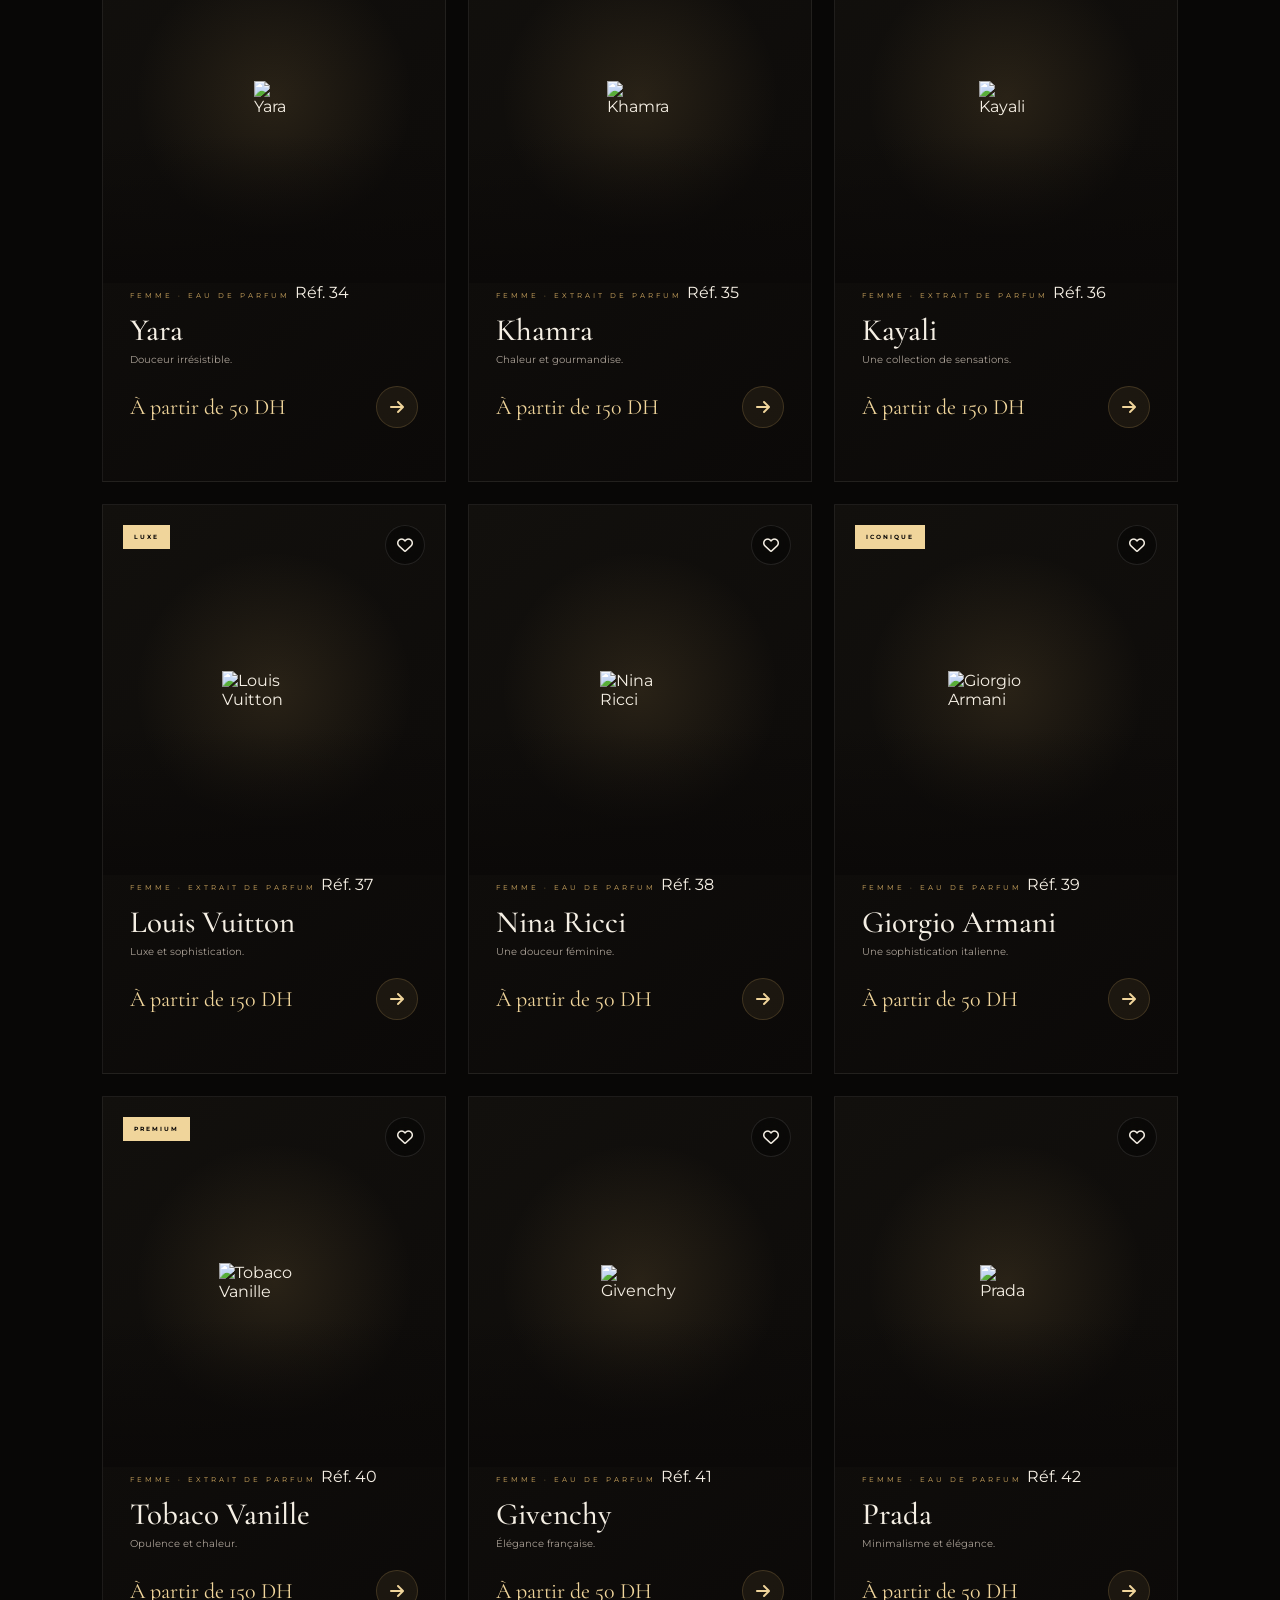
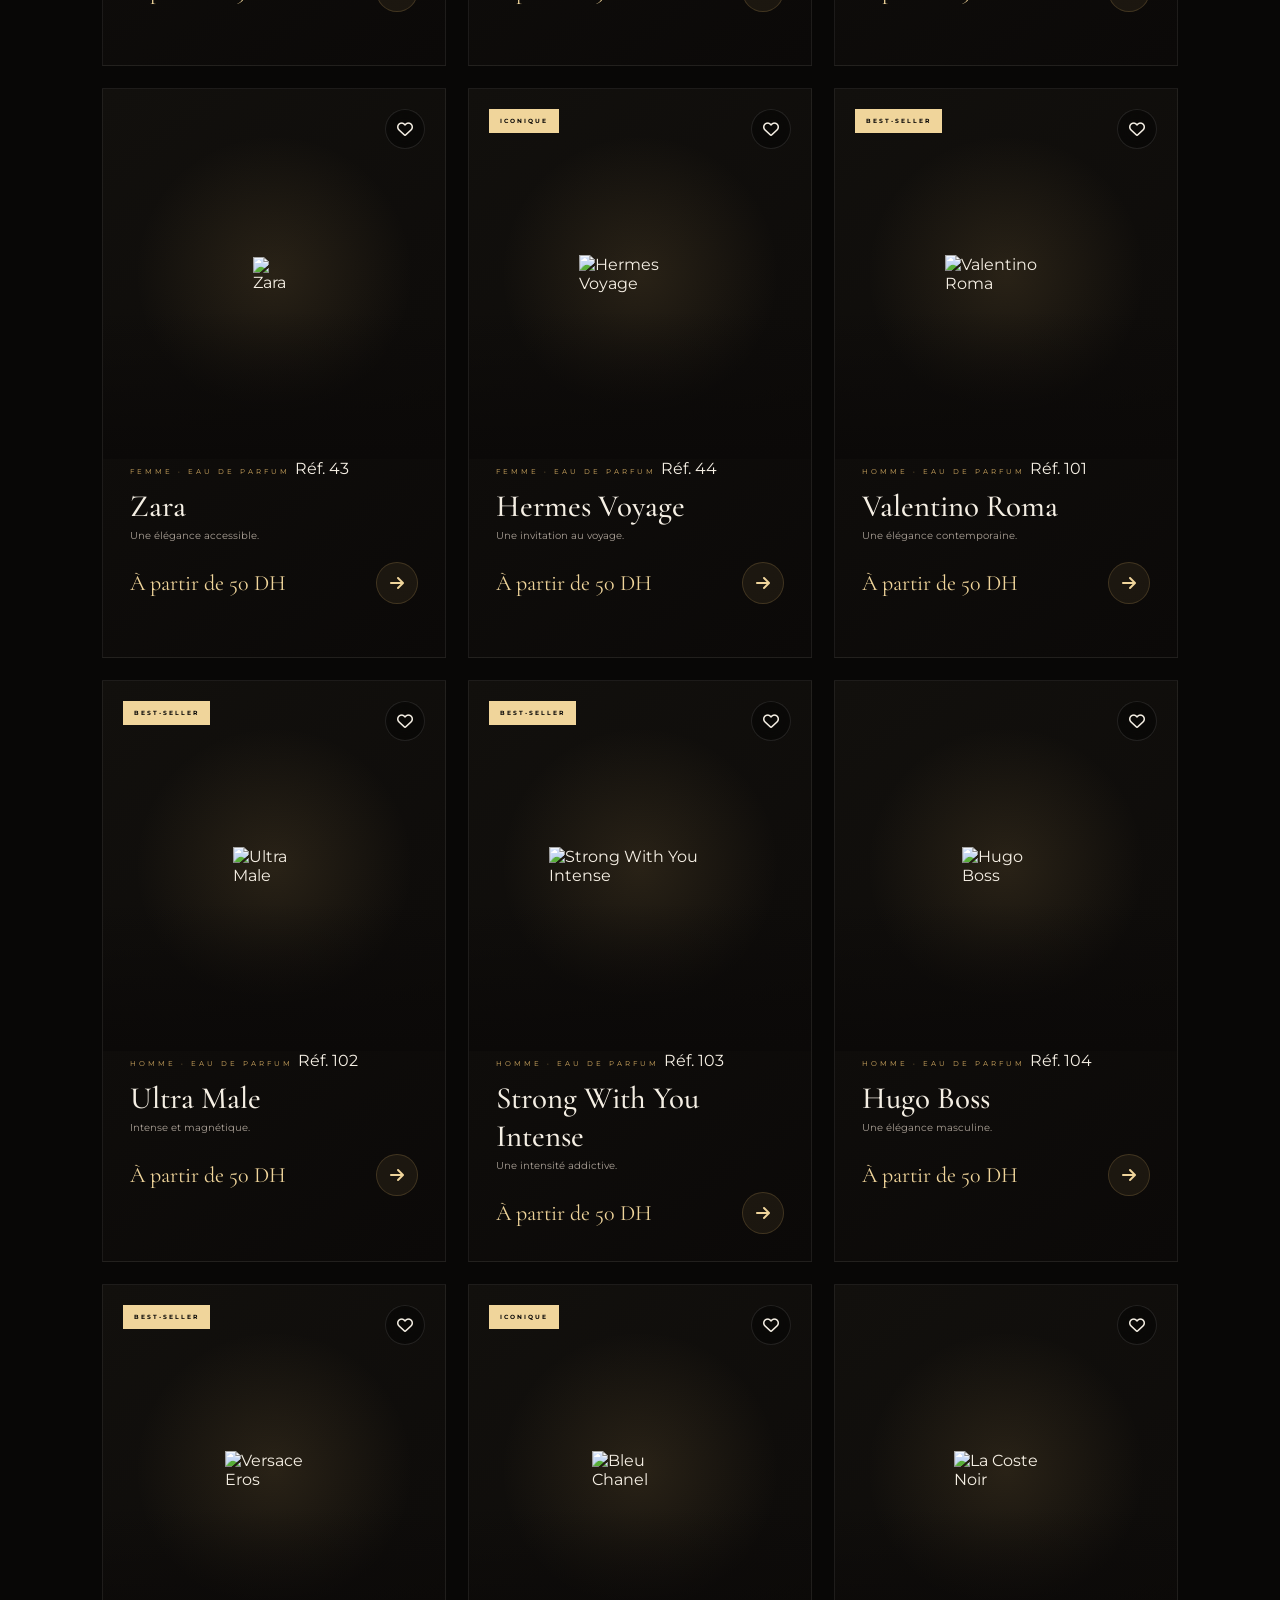
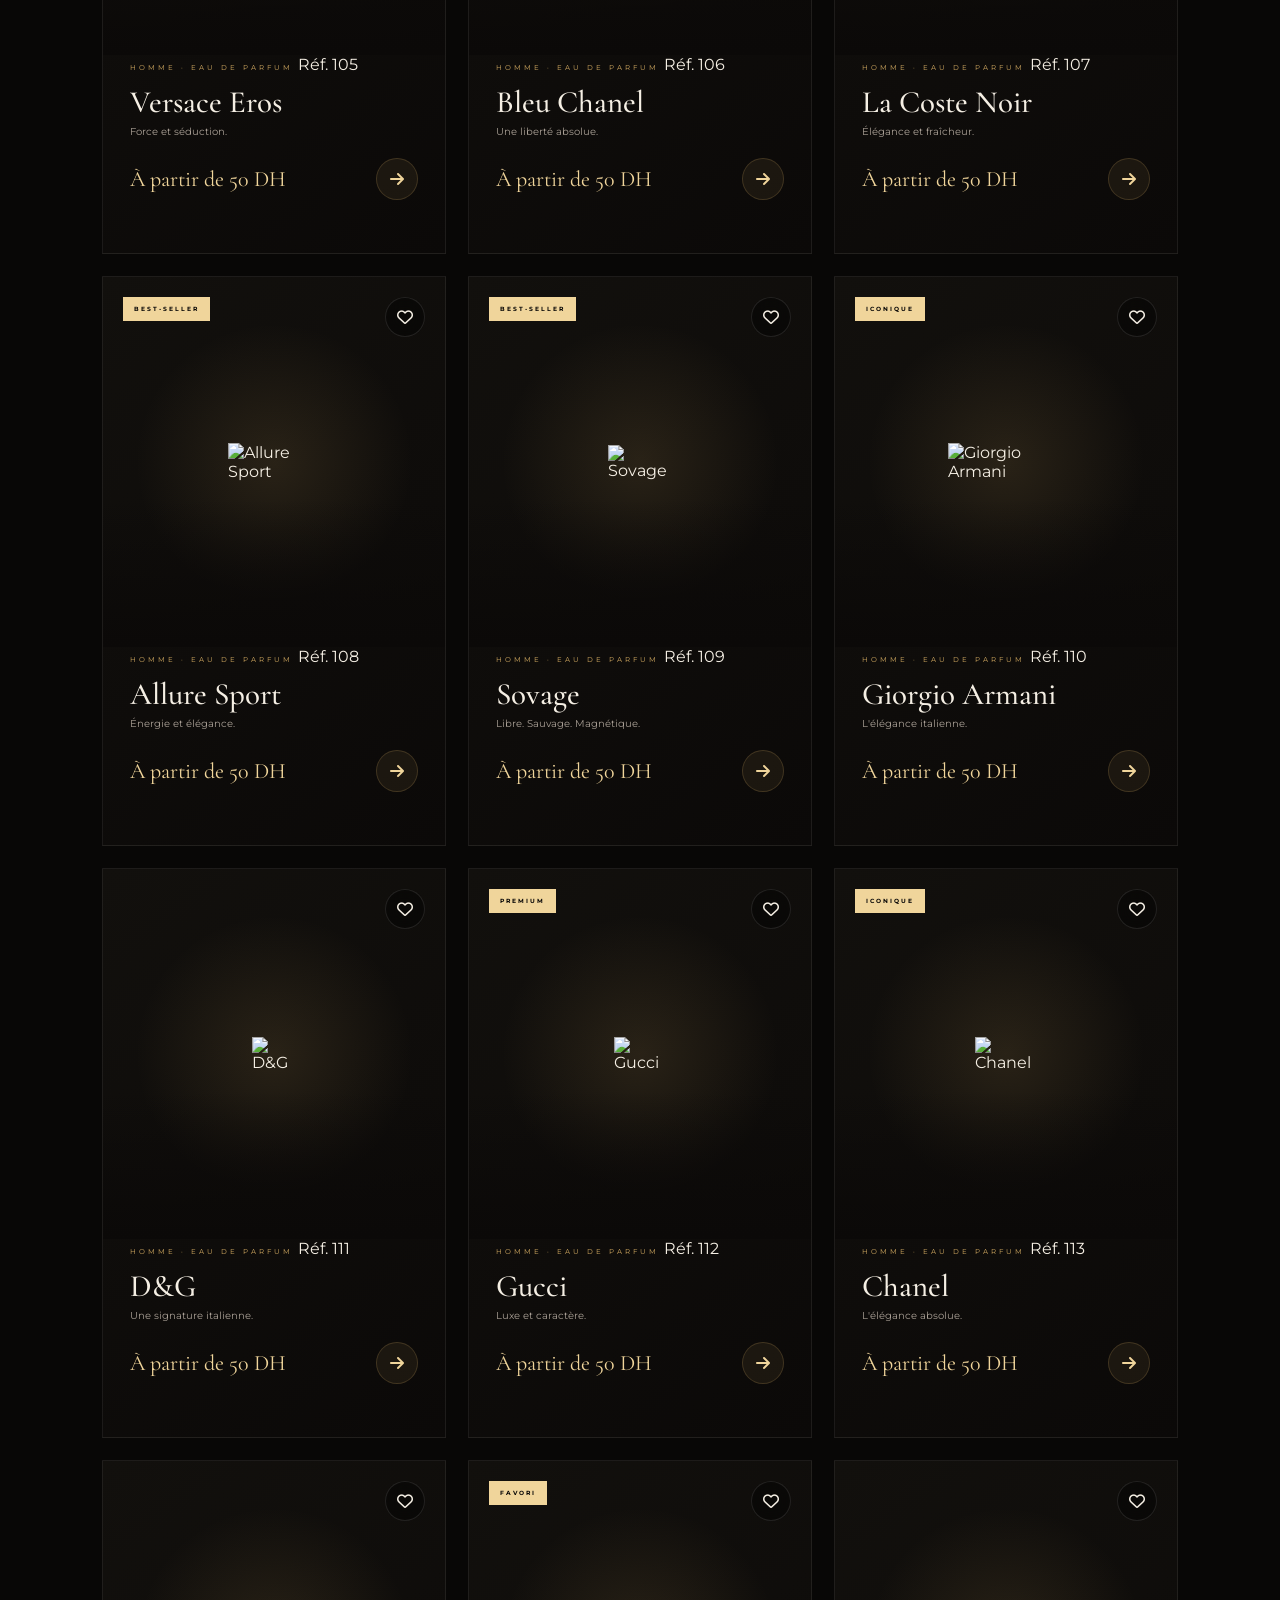
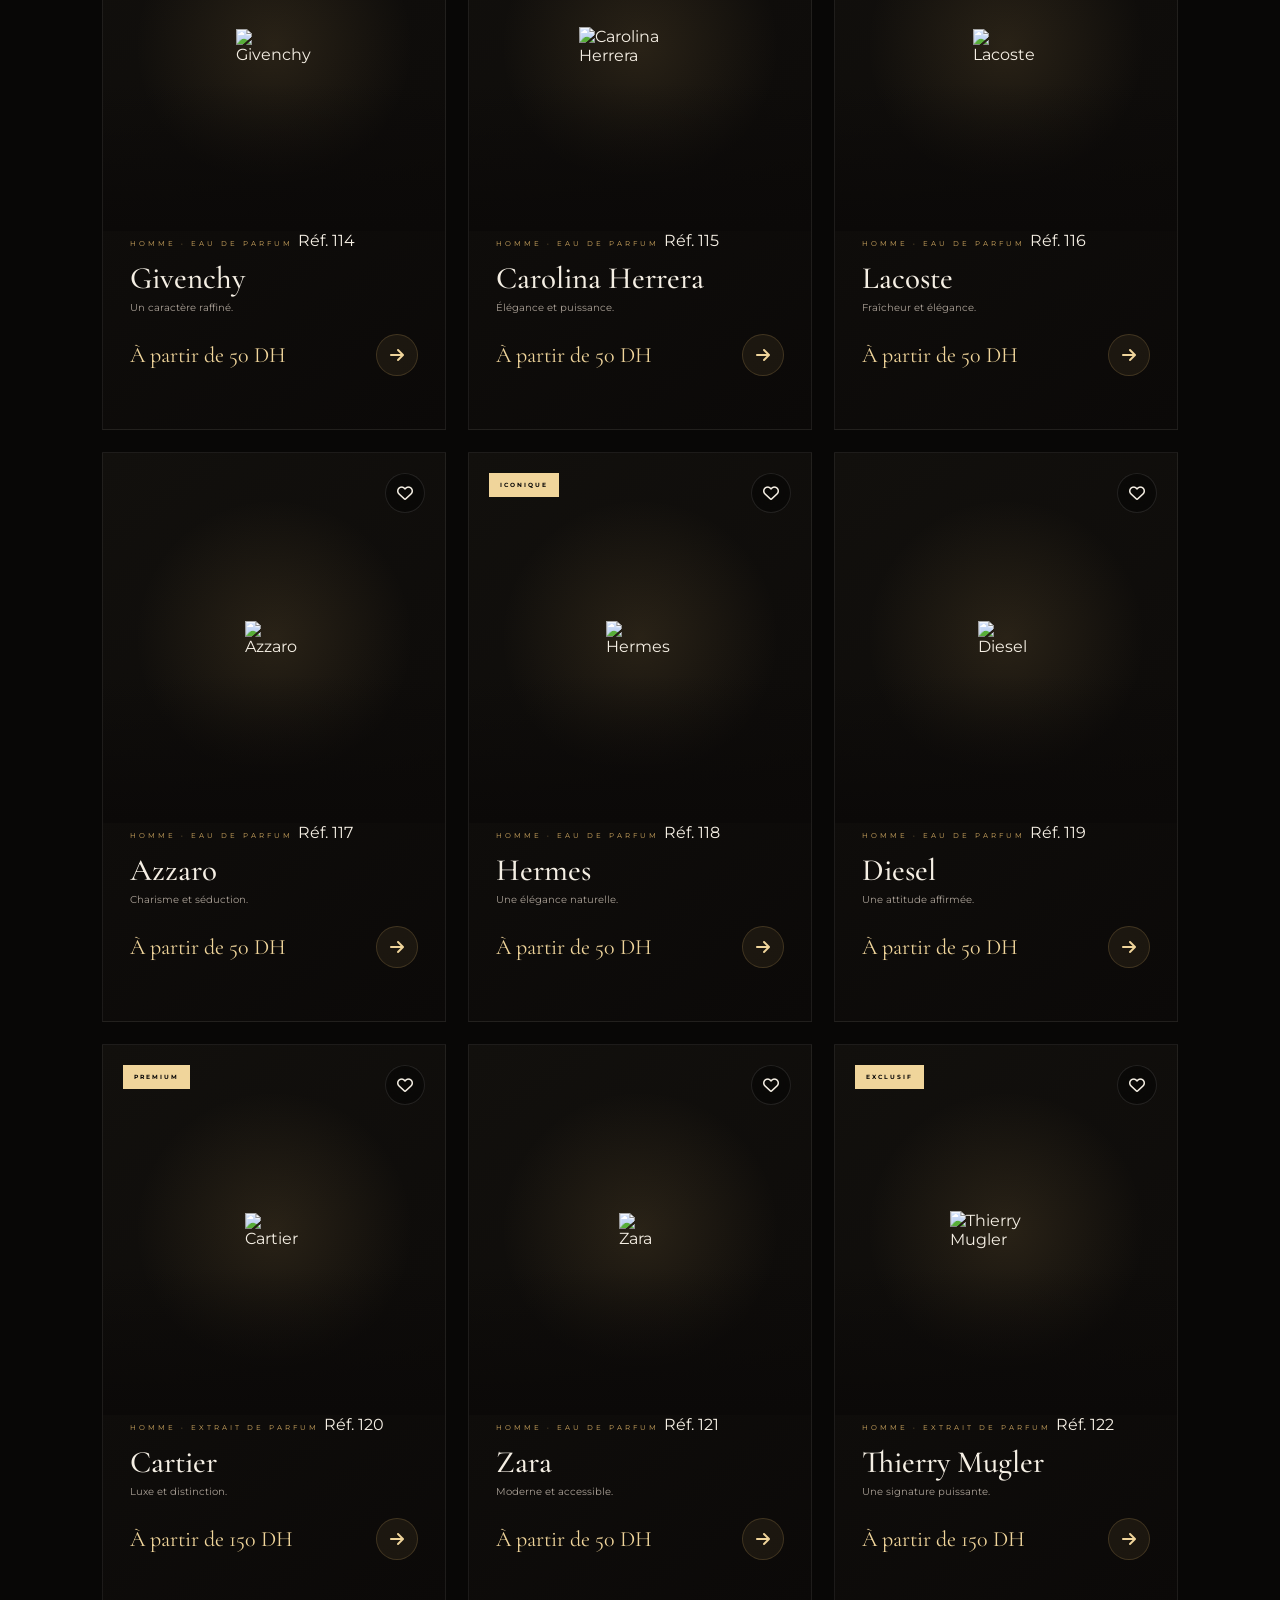
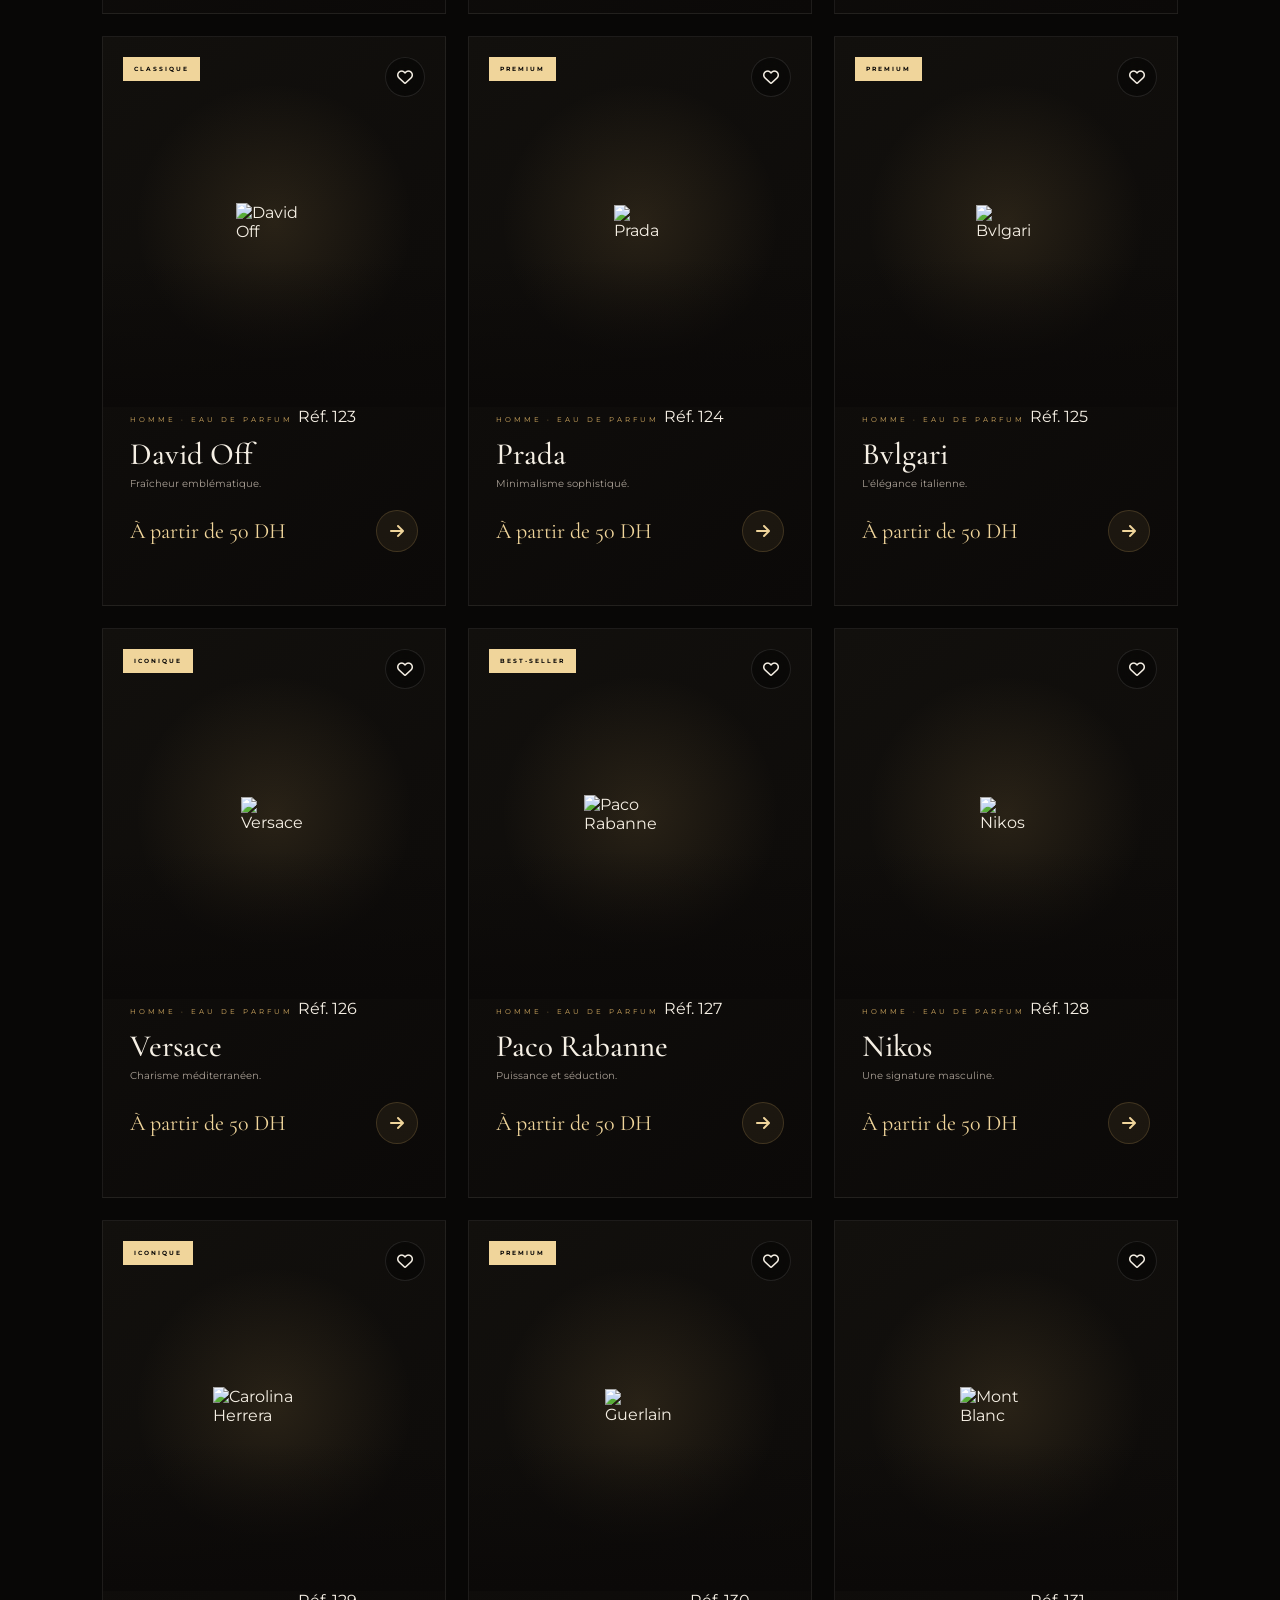
==== commit c8a672bf: "Update index (1).html" ====
--- a/index (1).html
+++ b/index (1).html
@@ -233,7 +233,7 @@
         <div class="bottle-light"></div>
 
         <img
-            src="pf.png"
+            src="pf.jpeg"
             alt="AMRISHY — Flacon argenté"
             class="real-bottle-image"
         >
--- a/style.css
+++ b/style.css
@@ -5149,3 +5149,303 @@
         object-fit: cover !important;
     }
 }
+/* =====================================================
+   ÉLIXIR — VRAI FLACON ARGENTÉ
+===================================================== */
+
+.real-perfume-bottle {
+    position: relative;
+
+    width: 360px;
+    height: 560px;
+
+    display: flex;
+    align-items: center;
+    justify-content: center;
+
+    z-index: 5;
+
+    animation:
+        realBottleFloat 5.5s
+        ease-in-out
+        infinite;
+
+    filter:
+        drop-shadow(
+            0 35px 35px
+            rgba(0,0,0,.70)
+        );
+}
+
+
+/* IMAGE RÉELLE DU FLACON */
+
+.real-bottle-image {
+
+    display: block;
+
+    width: 100%;
+    height: 100%;
+
+    object-fit: contain;
+
+    user-select: none;
+    pointer-events: none;
+
+    -webkit-user-drag: none;
+
+    transform-origin: center center;
+
+    animation:
+        realBottleBreath 5.5s
+        ease-in-out
+        infinite;
+}
+
+
+/* LUMIÈRE DERRIÈRE LE FLACON */
+
+.real-perfume-bottle::before {
+
+    content: "";
+
+    position: absolute;
+
+    width: 360px;
+    height: 360px;
+
+    border-radius: 50%;
+
+    background:
+        radial-gradient(
+            circle,
+            rgba(255,255,255,.20) 0%,
+            rgba(214,173,99,.15) 30%,
+            rgba(214,173,99,.06) 50%,
+            transparent 72%
+        );
+
+    filter: blur(25px);
+
+    z-index: -2;
+
+    animation:
+        bottleAura 4.5s
+        ease-in-out
+        infinite;
+}
+
+
+/* REFLET DE LUMIÈRE */
+
+.bottle-light {
+
+    position: absolute;
+
+    width: 55px;
+    height: 430px;
+
+    left: 50%;
+
+    top: 50%;
+
+    transform:
+        translate(-50%, -50%)
+        rotate(14deg);
+
+    background:
+        linear-gradient(
+            90deg,
+            transparent,
+            rgba(255,255,255,.18),
+            rgba(255,255,255,.45),
+            rgba(255,255,255,.12),
+            transparent
+        );
+
+    filter: blur(10px);
+
+    opacity: .35;
+
+    z-index: 2;
+
+    pointer-events: none;
+
+    animation:
+        bottleReflection 4s
+        ease-in-out
+        infinite;
+}
+
+
+/* =====================================================
+   ANIMATION PRINCIPALE
+===================================================== */
+
+@keyframes realBottleFloat {
+
+    0% {
+        transform:
+            translateY(0)
+            rotate(-2deg)
+            scale(1);
+    }
+
+    25% {
+        transform:
+            translateY(-10px)
+            rotate(-1deg)
+            scale(1.015);
+    }
+
+    50% {
+        transform:
+            translateY(-24px)
+            rotate(2deg)
+            scale(1.025);
+    }
+
+    75% {
+        transform:
+            translateY(-10px)
+            rotate(1deg)
+            scale(1.015);
+    }
+
+    100% {
+        transform:
+            translateY(0)
+            rotate(-2deg)
+            scale(1);
+    }
+
+}
+
+
+/* PETIT MOUVEMENT DU FLACON */
+
+@keyframes realBottleBreath {
+
+    0%,100% {
+        transform:
+            scale(1)
+            rotate(0deg);
+    }
+
+    50% {
+        transform:
+            scale(1.018)
+            rotate(.5deg);
+    }
+
+}
+
+
+/* HALO */
+
+@keyframes bottleAura {
+
+    0%,100% {
+        opacity: .45;
+        transform:
+            translate(-50%, -50%)
+            scale(.90);
+    }
+
+    50% {
+        opacity: .85;
+        transform:
+            translate(-50%, -50%)
+            scale(1.08);
+    }
+
+}
+
+
+/* REFLET QUI PASSE */
+
+@keyframes bottleReflection {
+
+    0% {
+        opacity: 0;
+        transform:
+            translate(-160%, -50%)
+            rotate(14deg);
+    }
+
+    25% {
+        opacity: .15;
+    }
+
+    50% {
+        opacity: .50;
+    }
+
+    75% {
+        opacity: .15;
+    }
+
+    100% {
+        opacity: 0;
+        transform:
+            translate(160%, -50%)
+            rotate(14deg);
+    }
+
+}
+
+
+/* =====================================================
+   MOBILE
+===================================================== */
+
+@media (max-width: 900px) {
+
+    .real-perfume-bottle {
+
+        width: 300px;
+        height: 480px;
+
+    }
+
+}
+
+
+@media (max-width: 600px) {
+
+    .real-perfume-bottle {
+
+        width: 240px;
+        height: 400px;
+
+        margin-top: 10px;
+
+    }
+
+    .real-perfume-bottle::before {
+
+        width: 260px;
+        height: 260px;
+
+    }
+
+    .bottle-light {
+
+        width: 35px;
+        height: 300px;
+
+    }
+
+}
+
+
+@media (max-width: 400px) {
+
+    .real-perfume-bottle {
+
+        width: 210px;
+        height: 350px;
+
+    }
+
+}
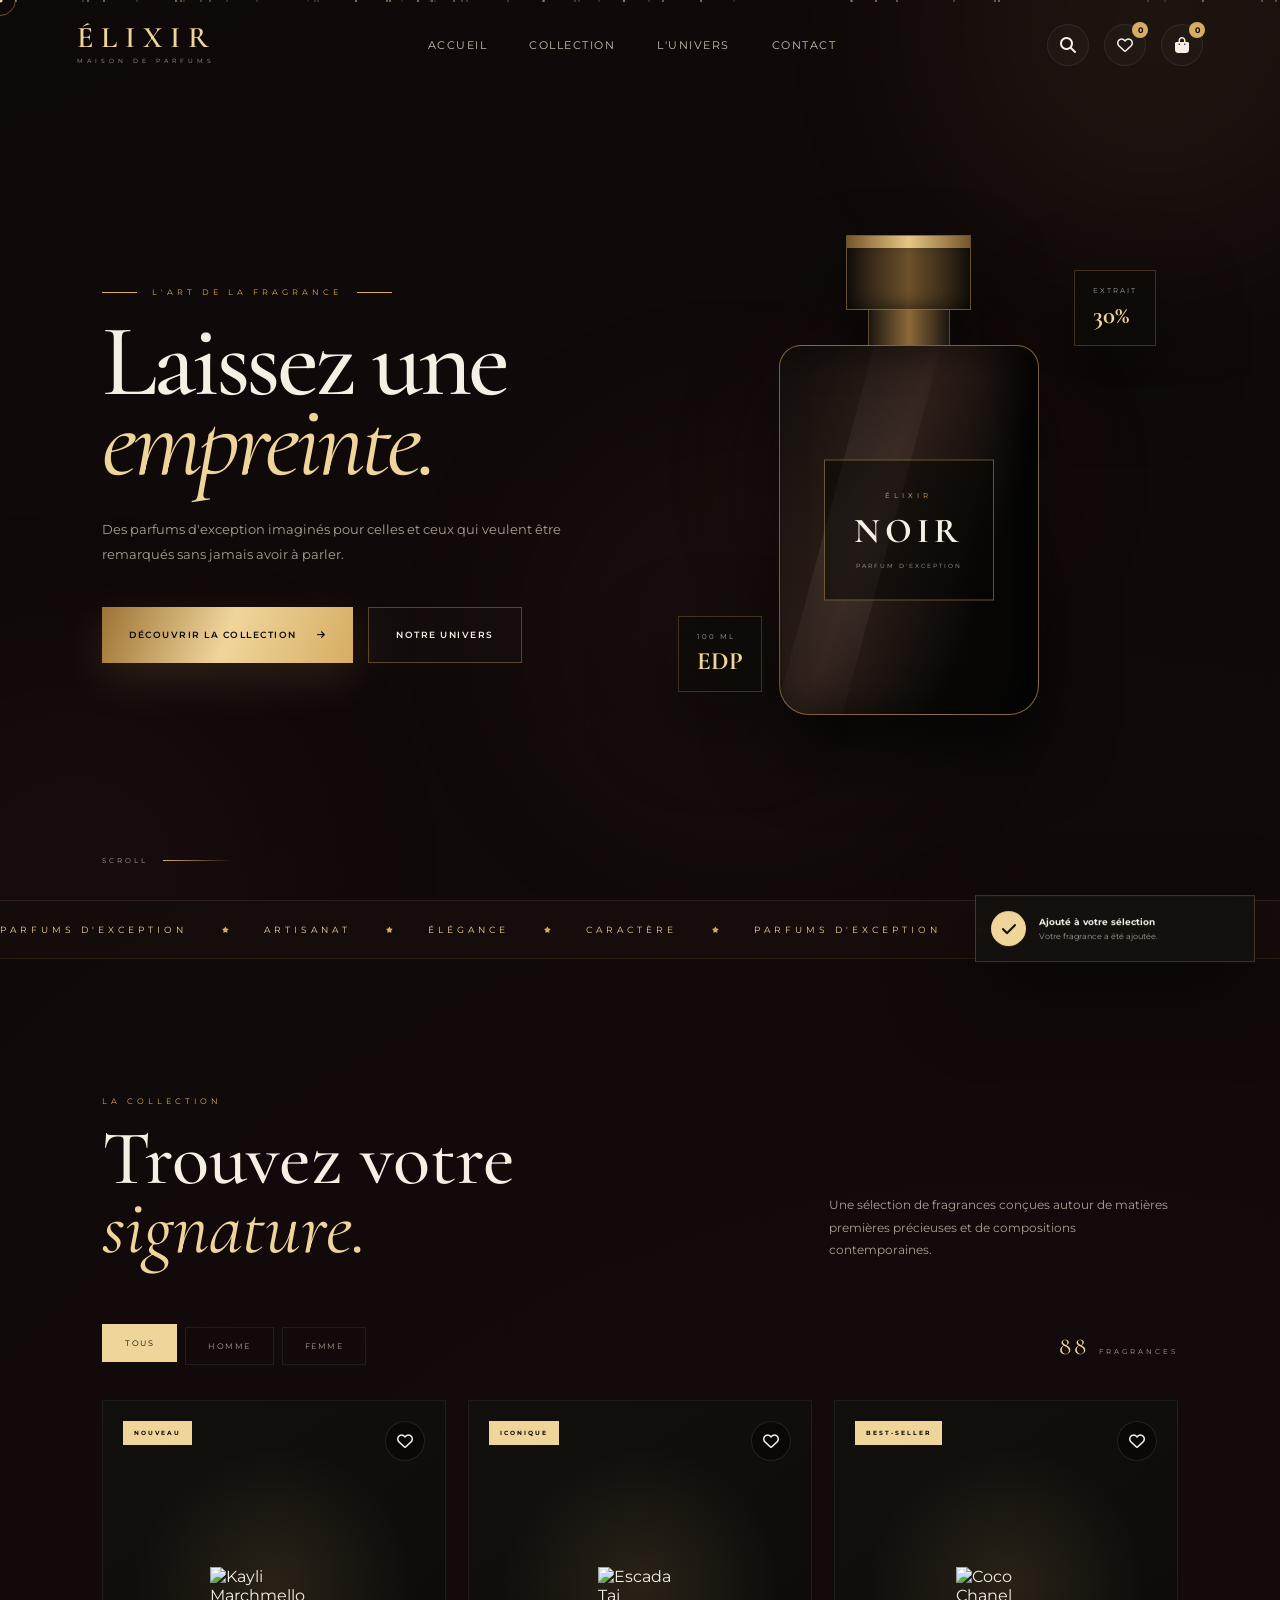
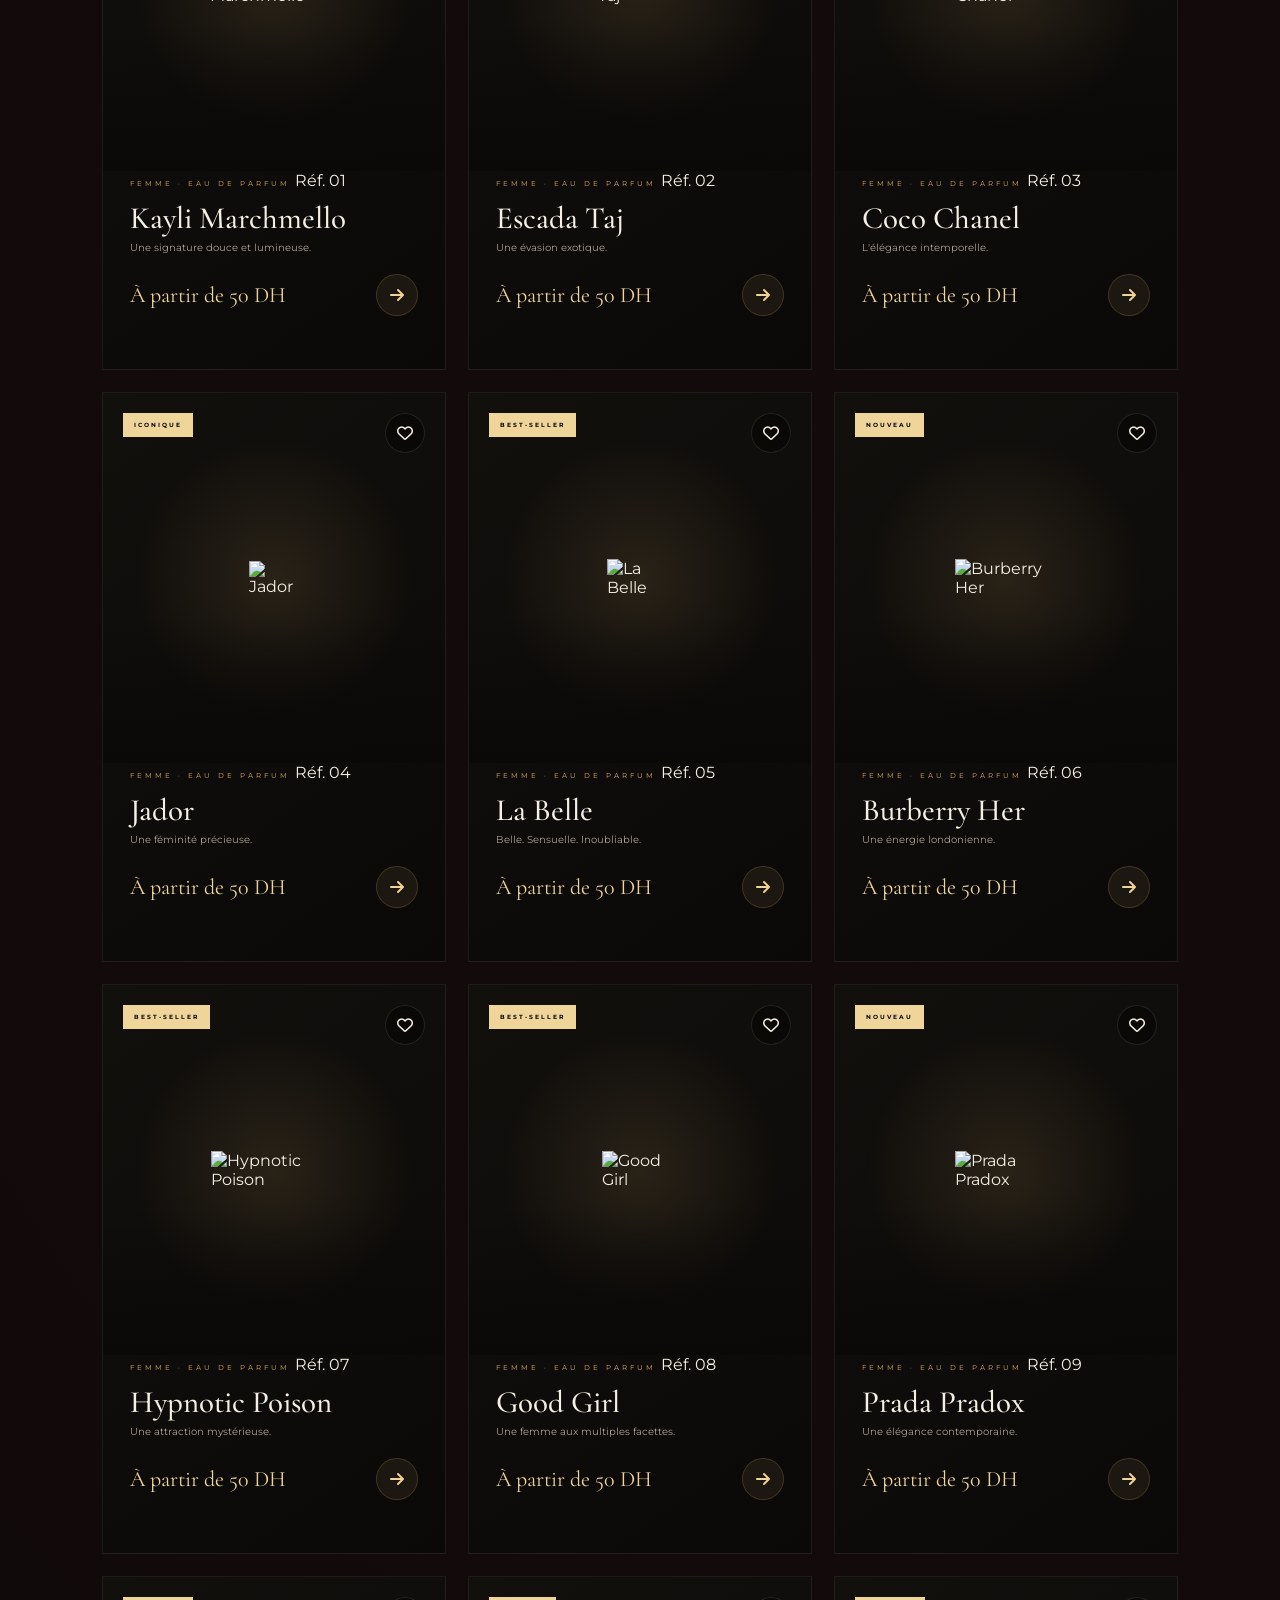
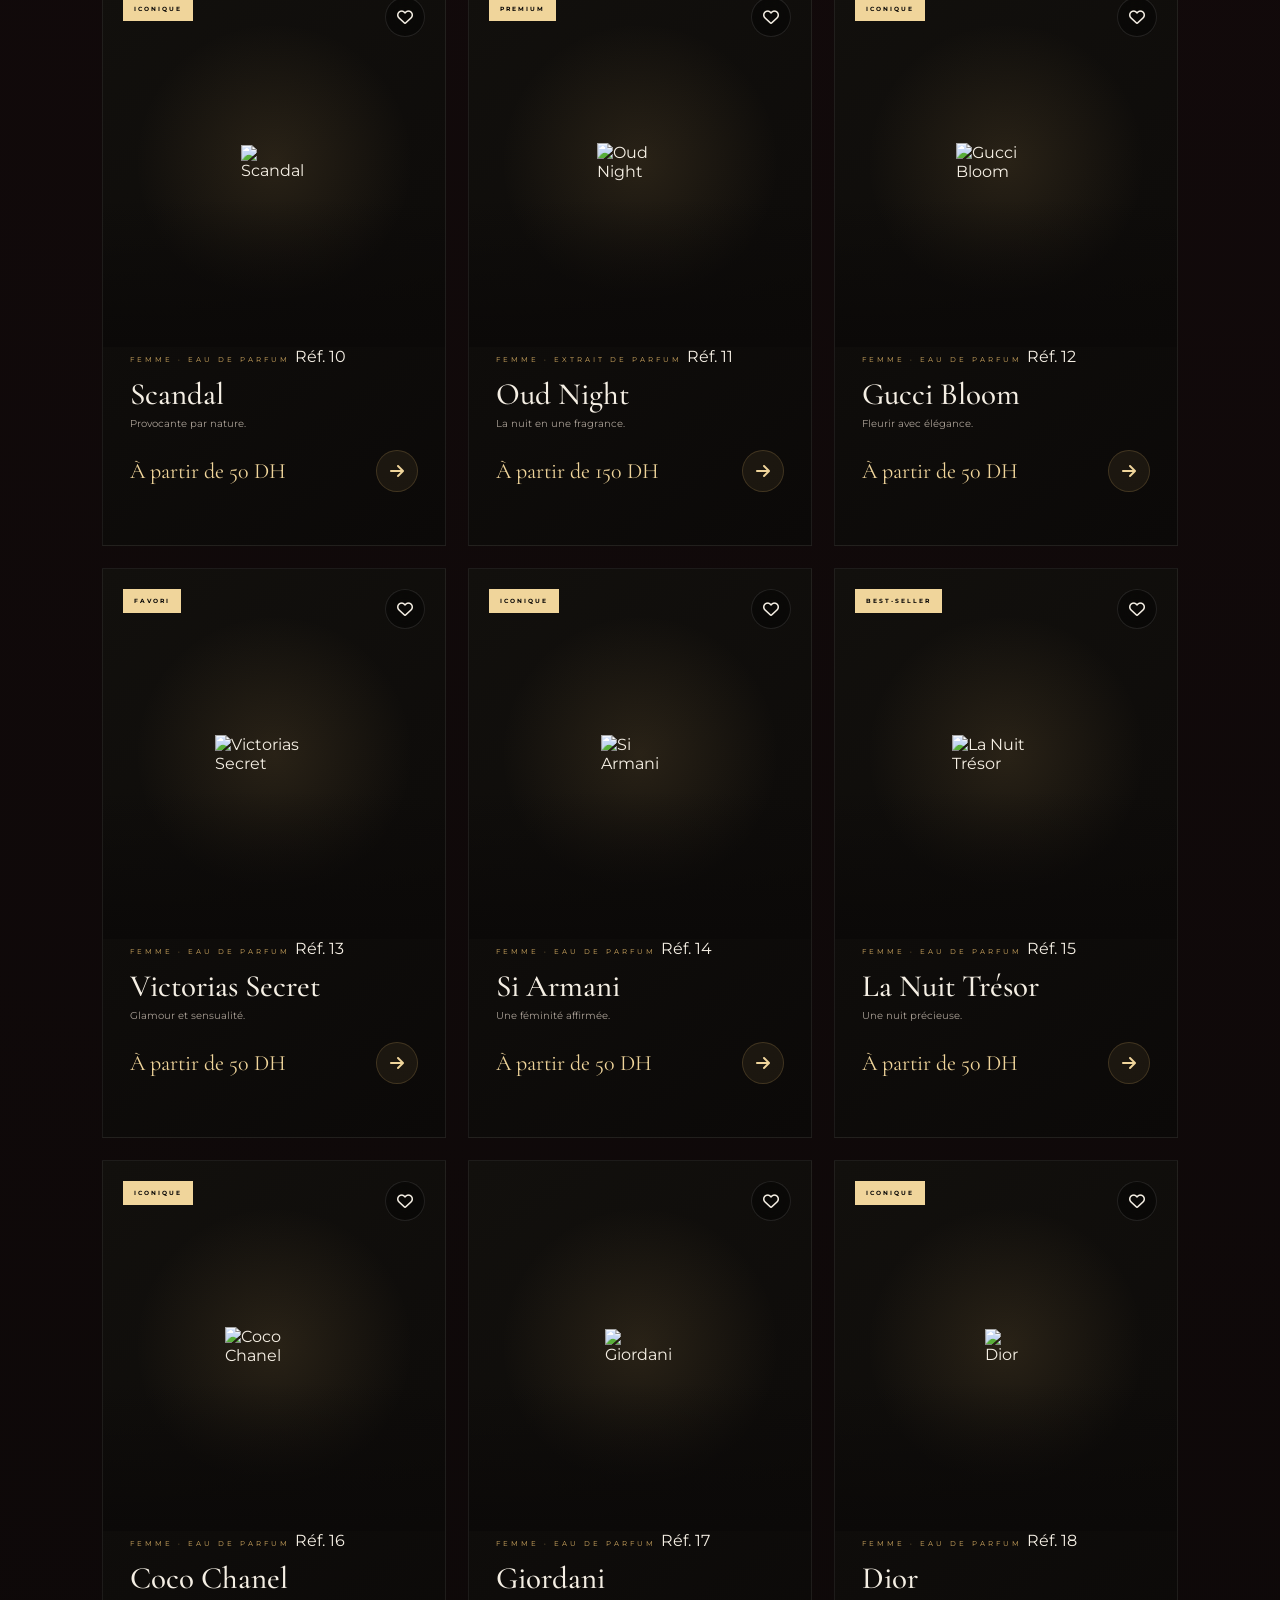
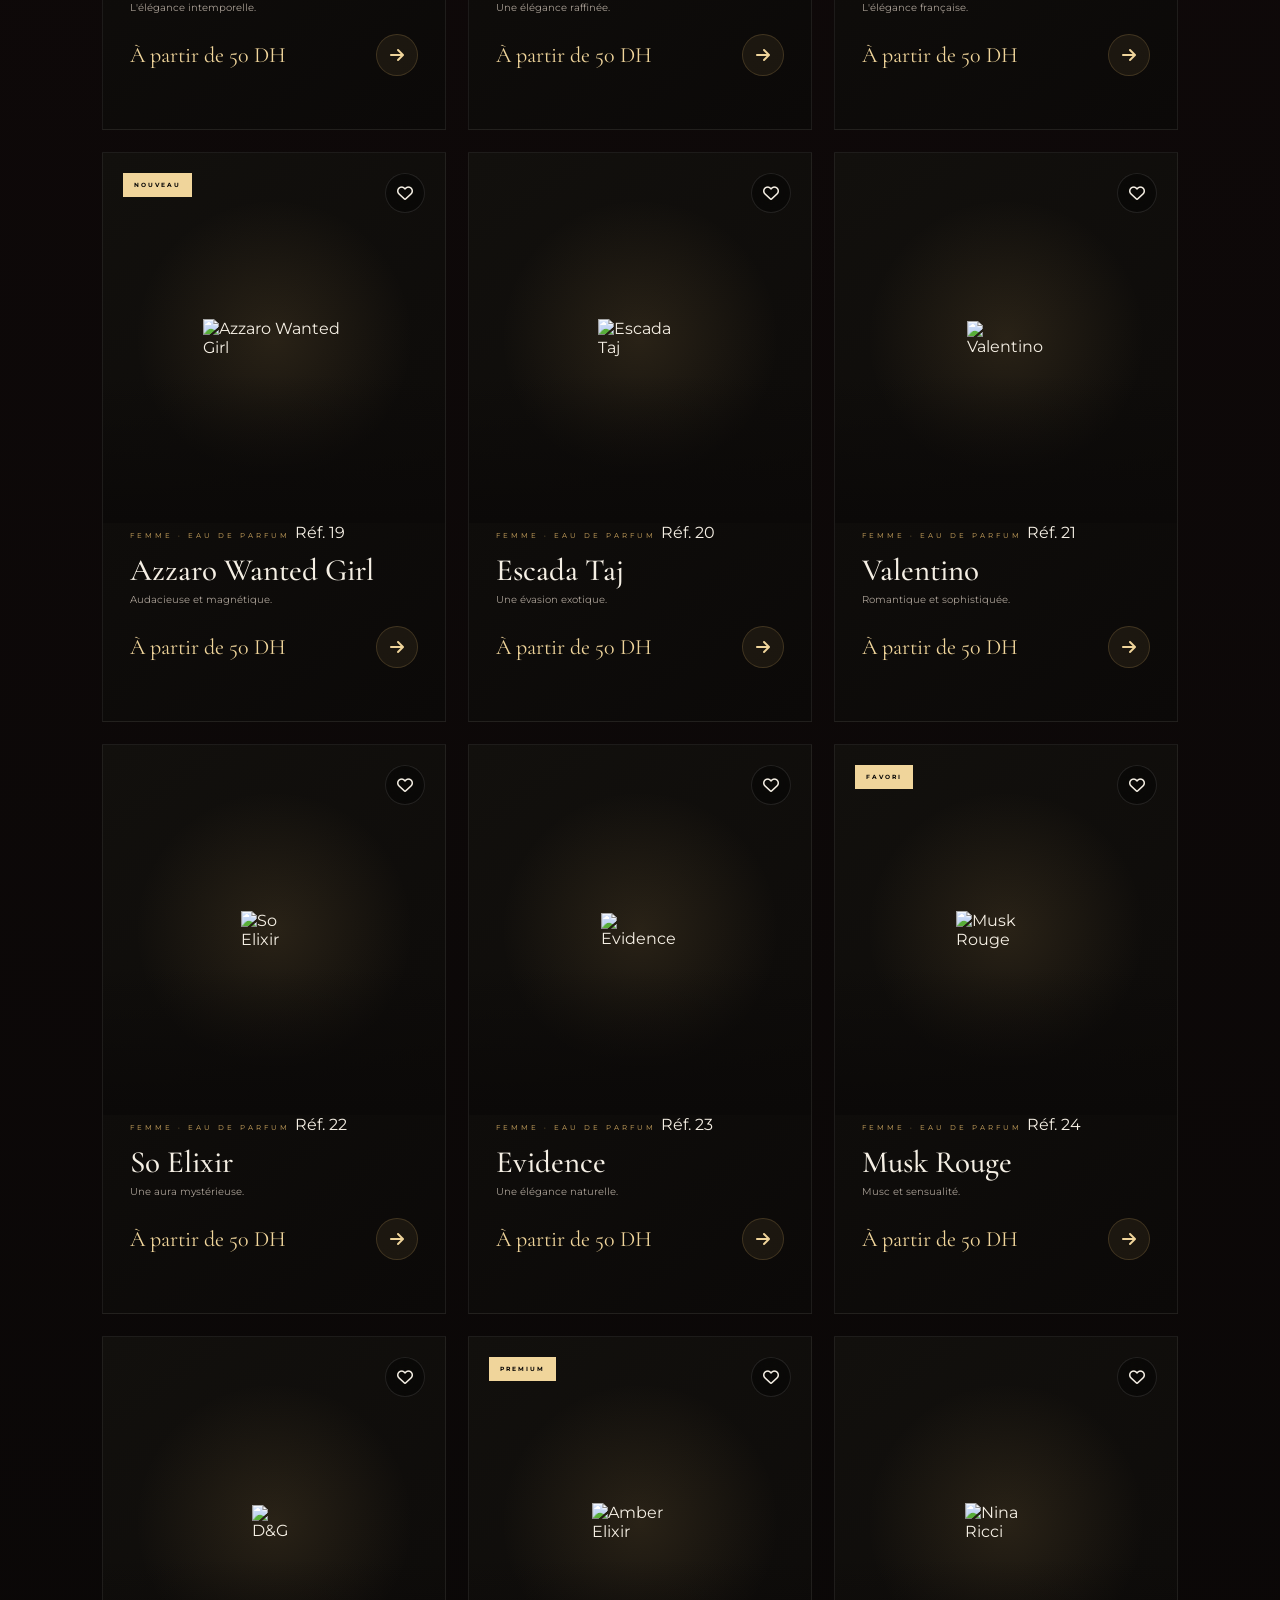
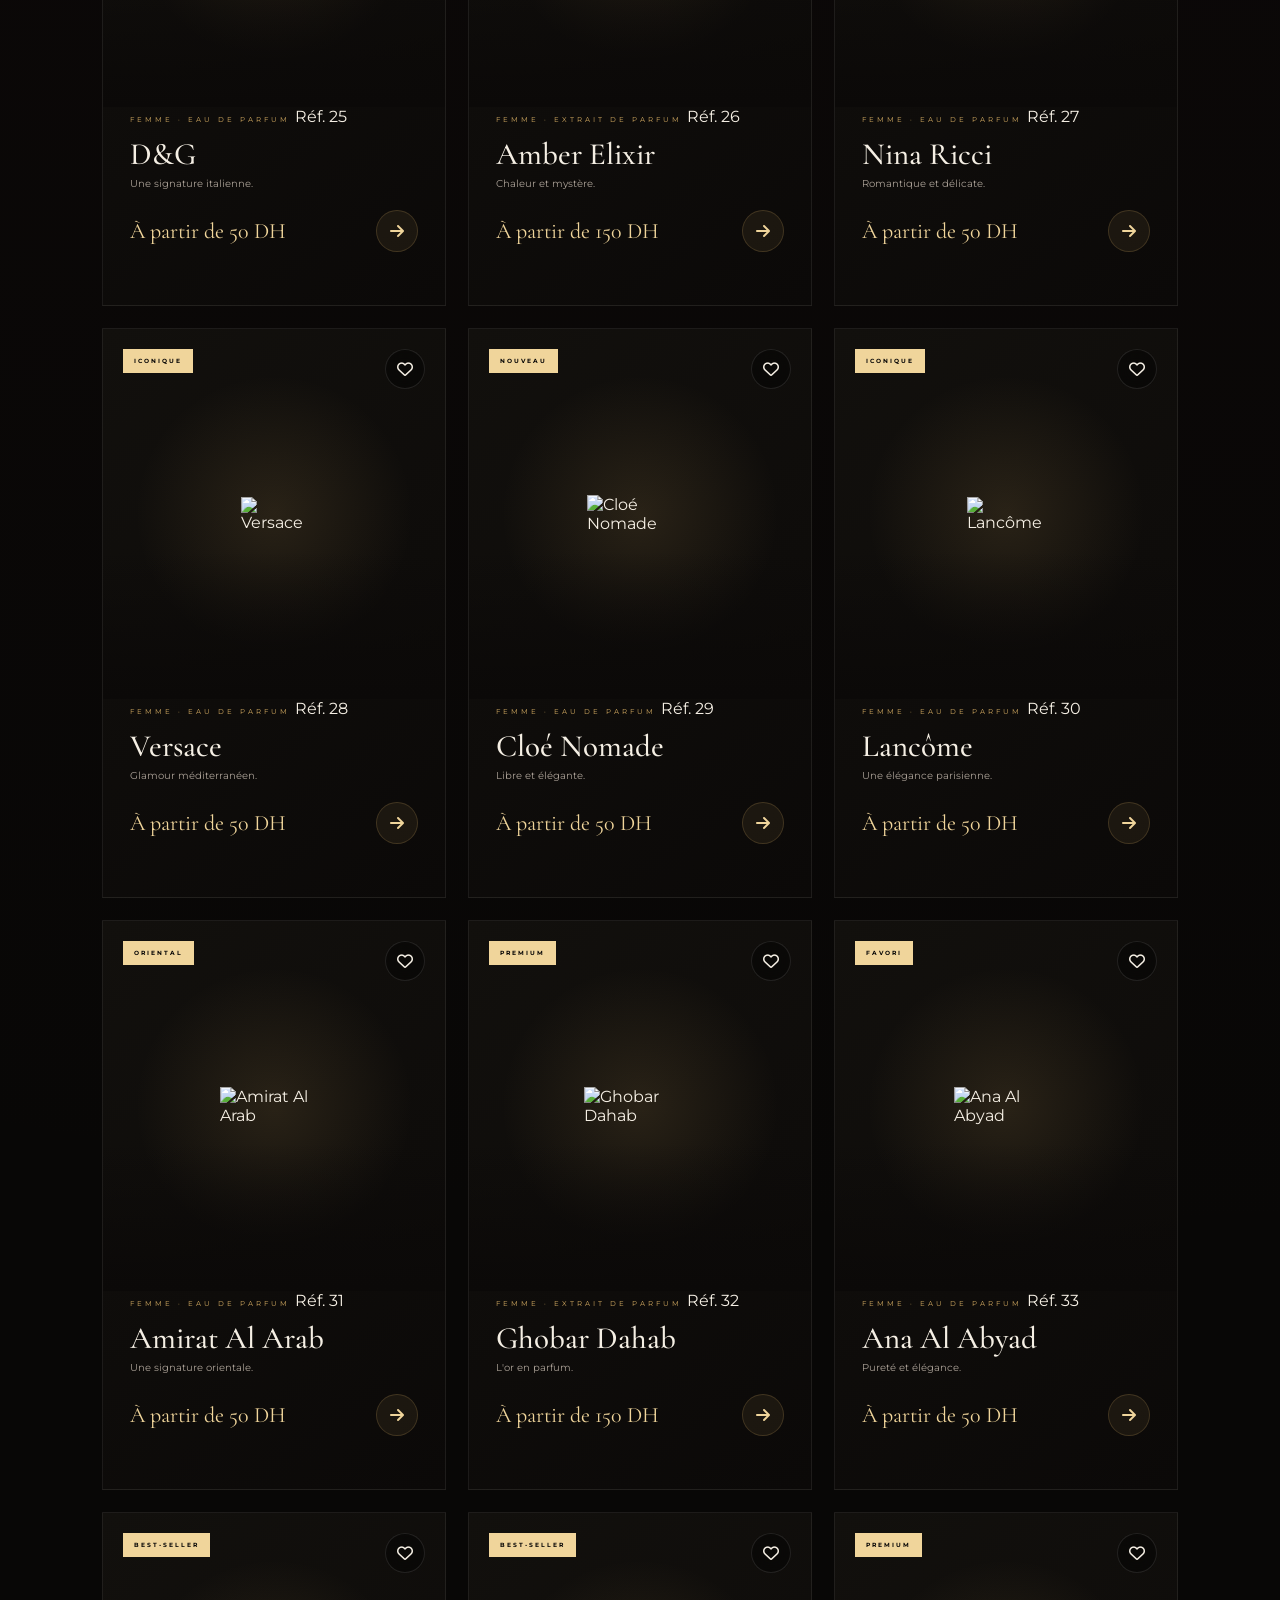
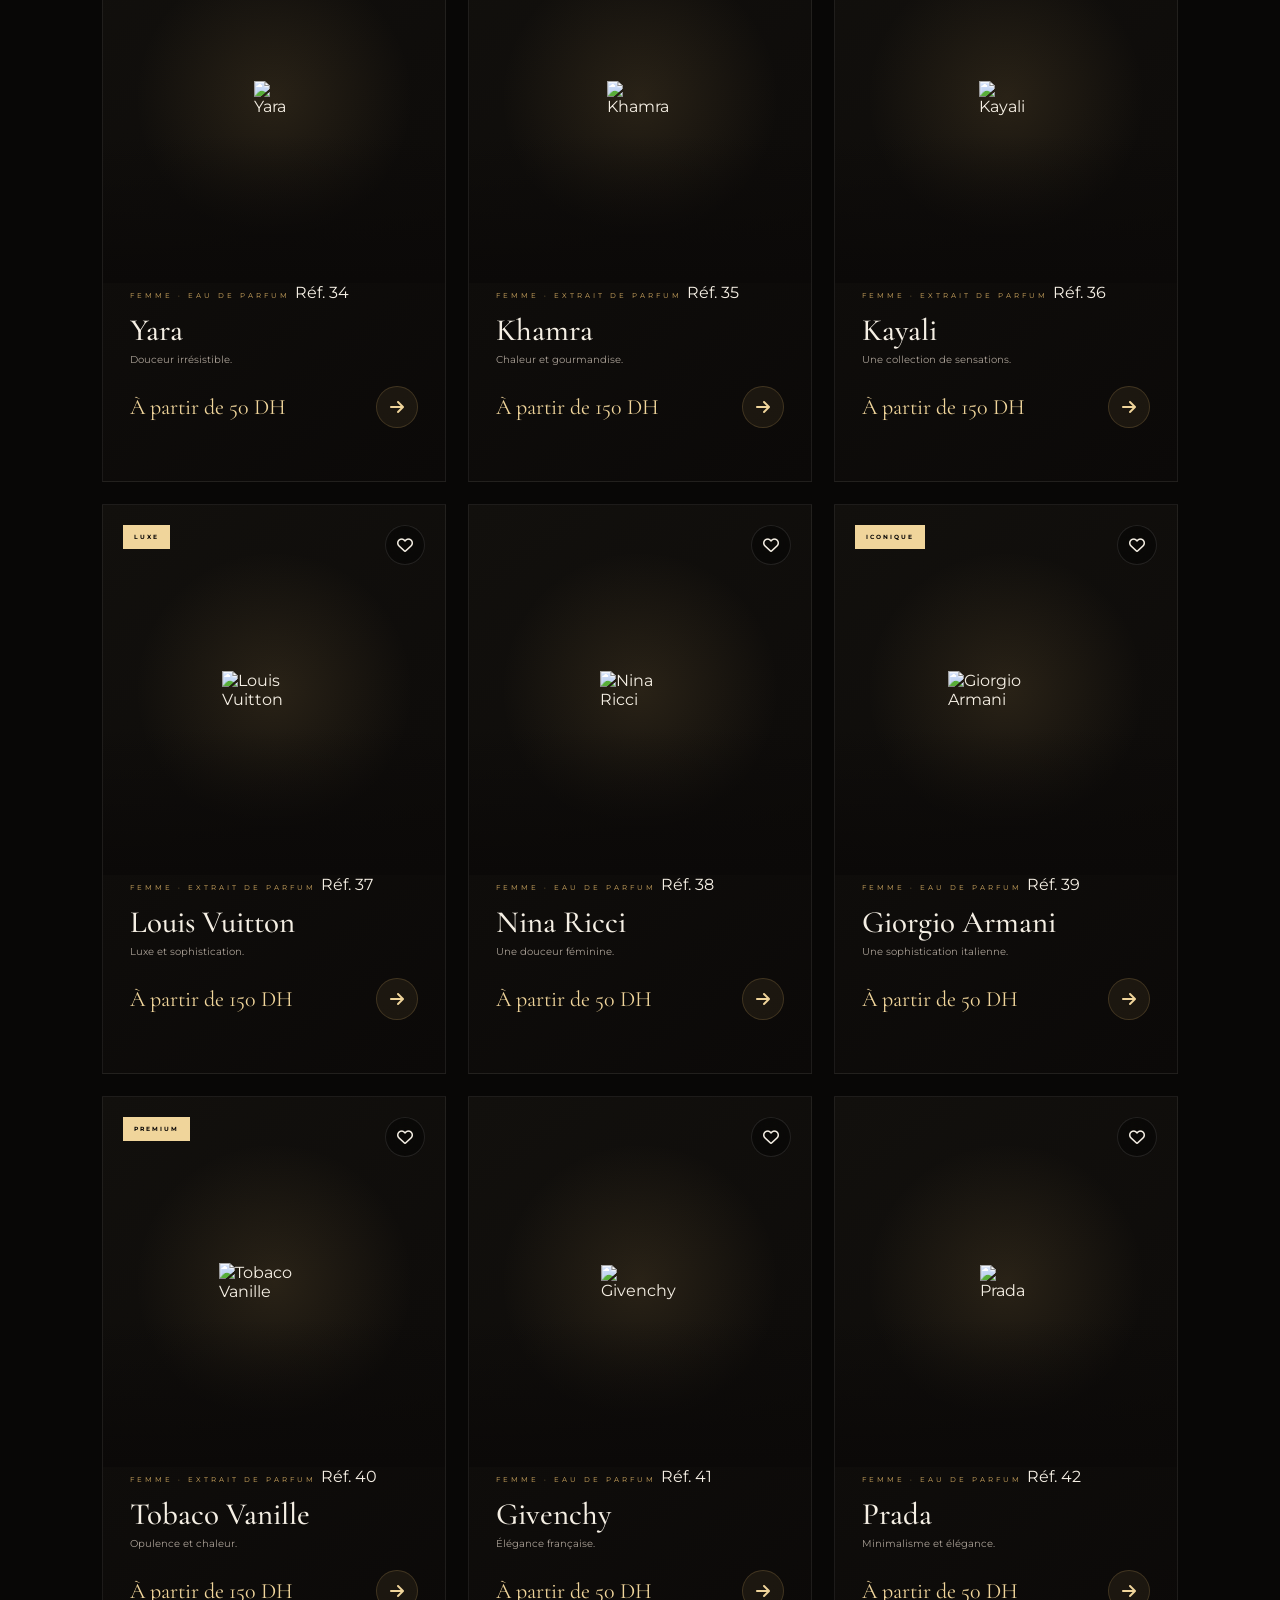
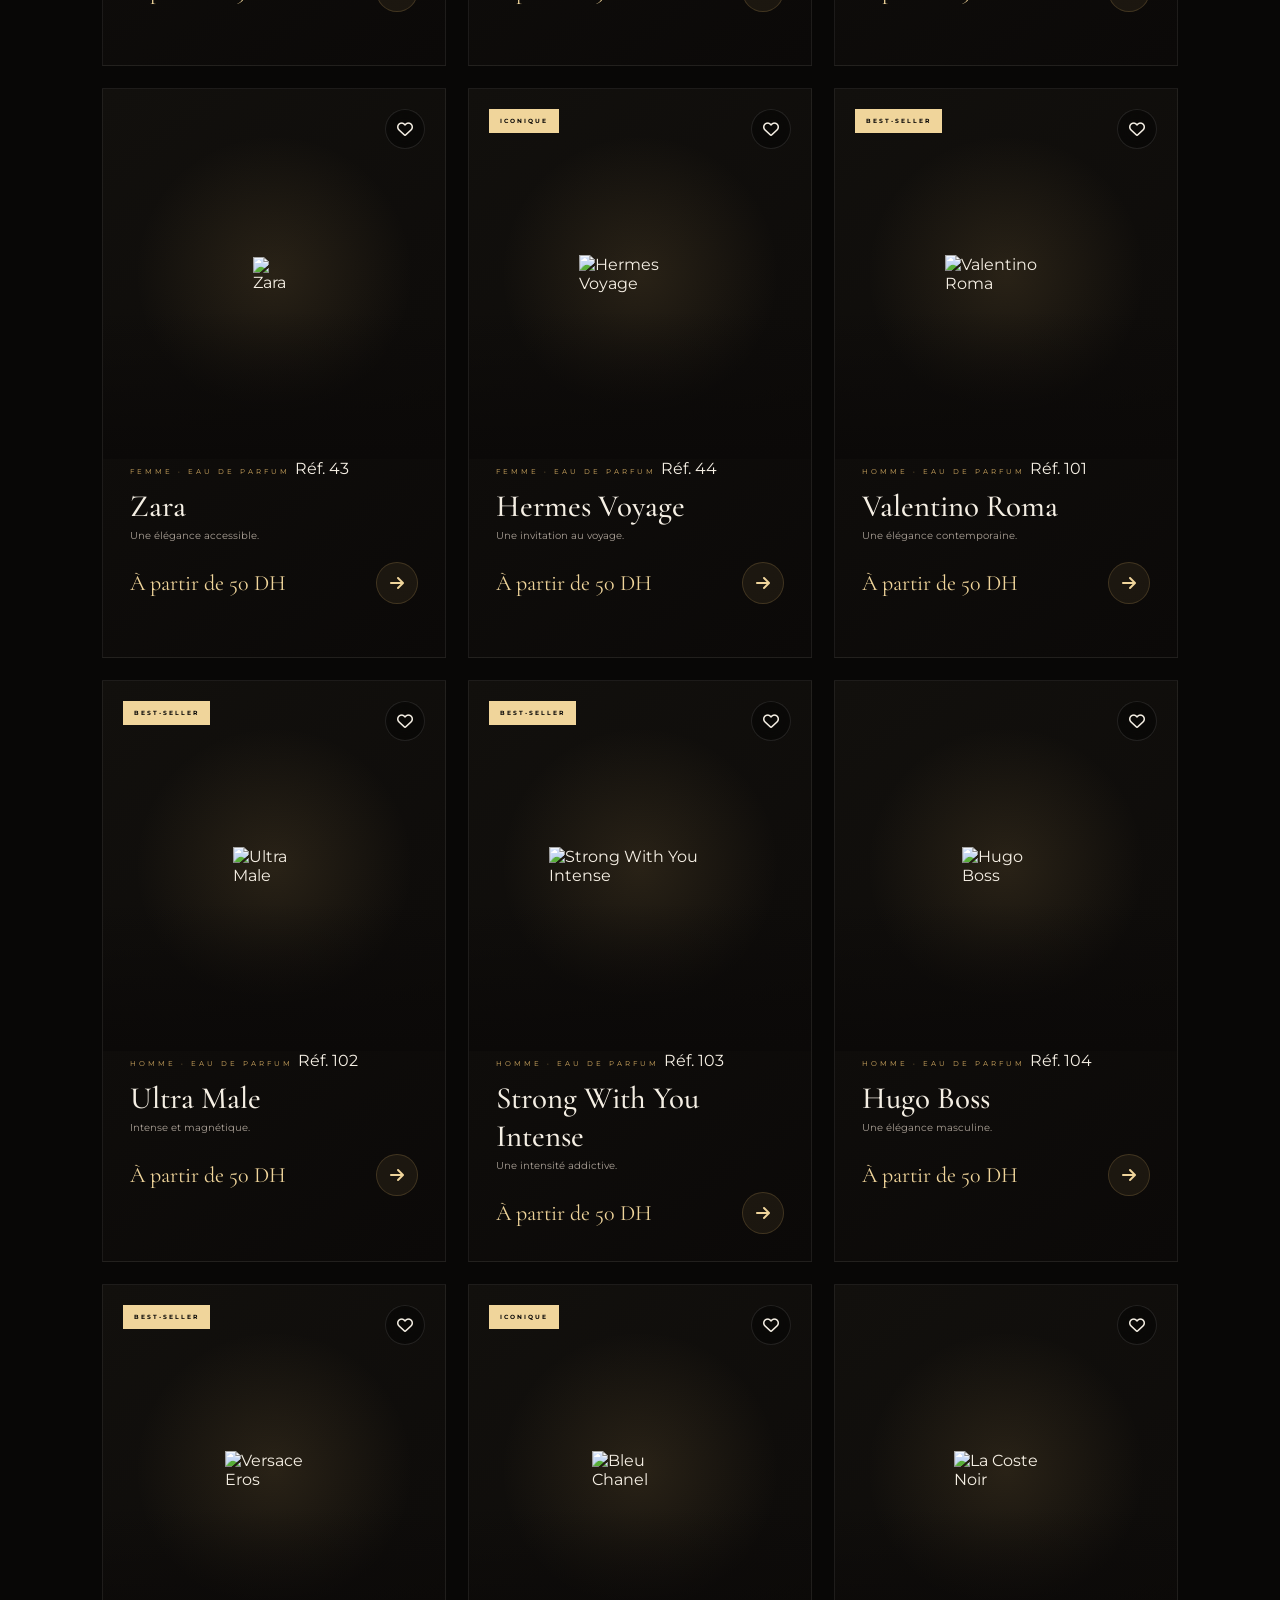
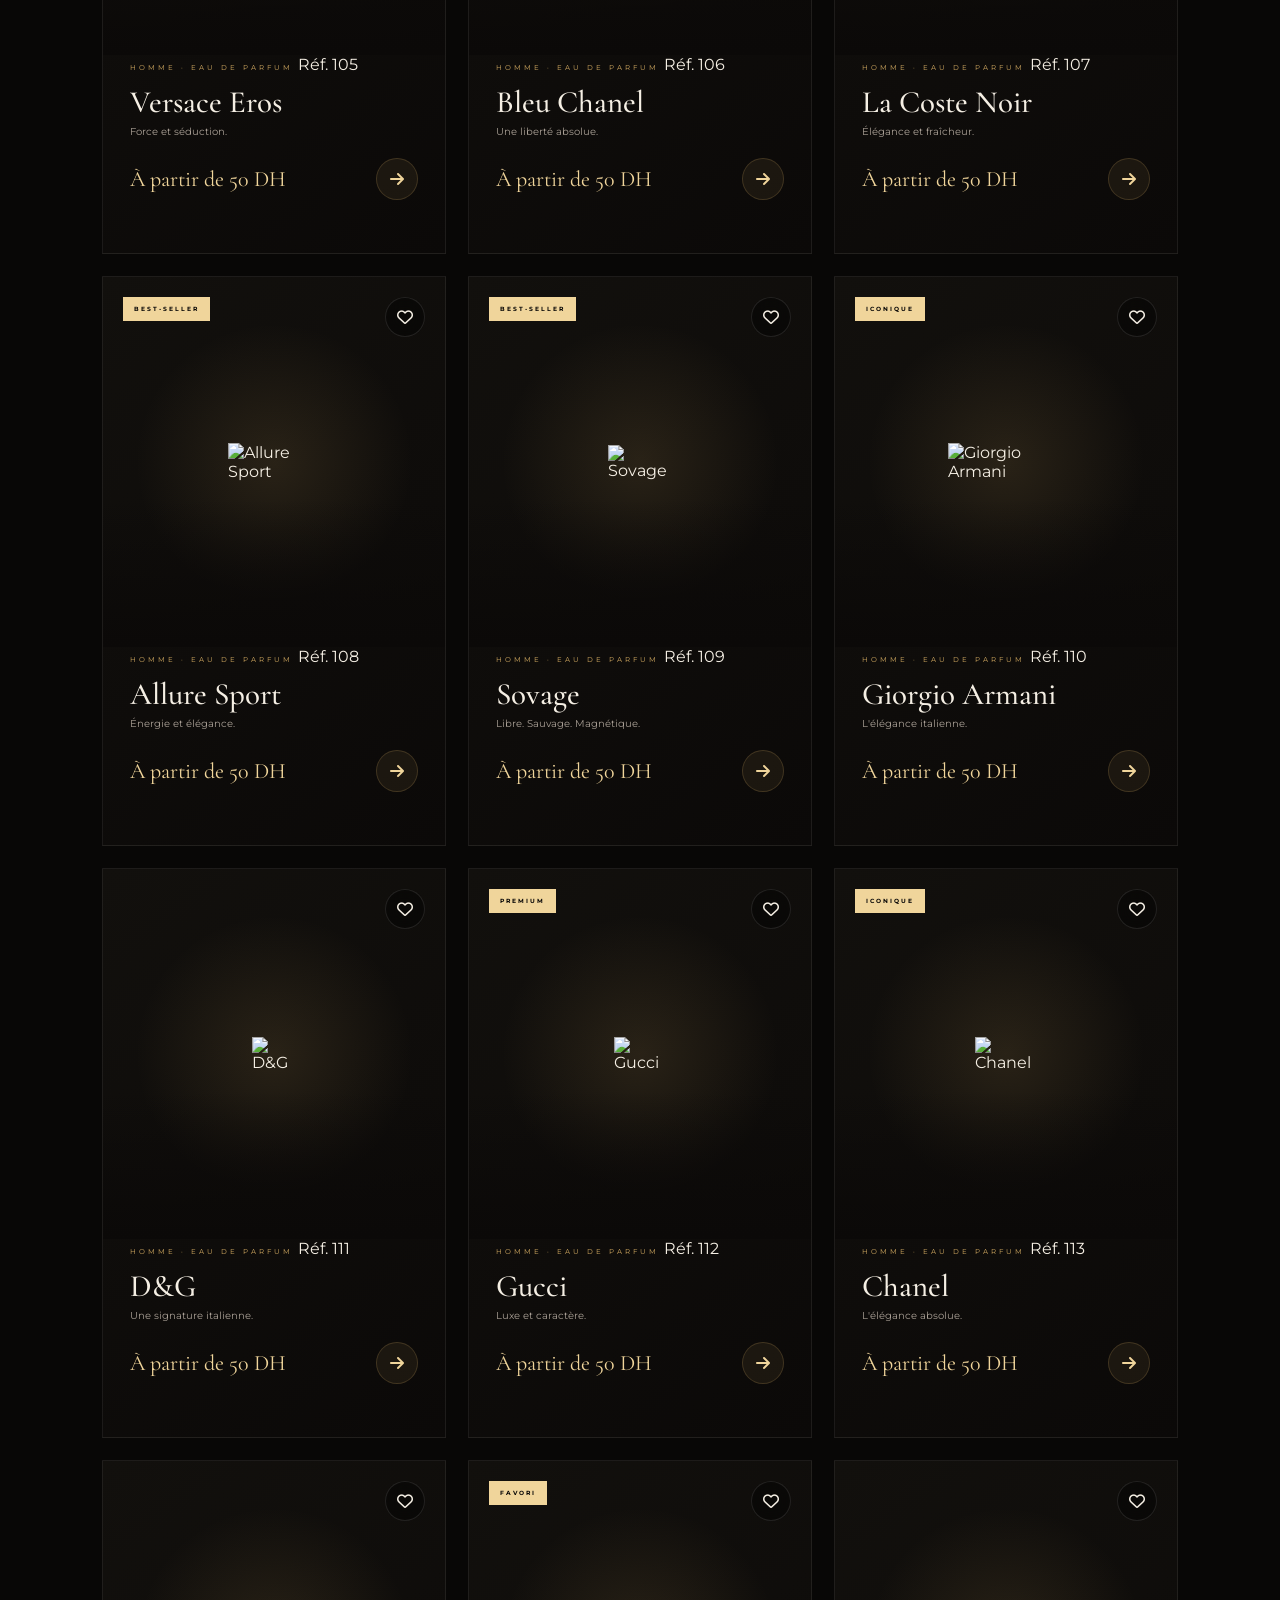
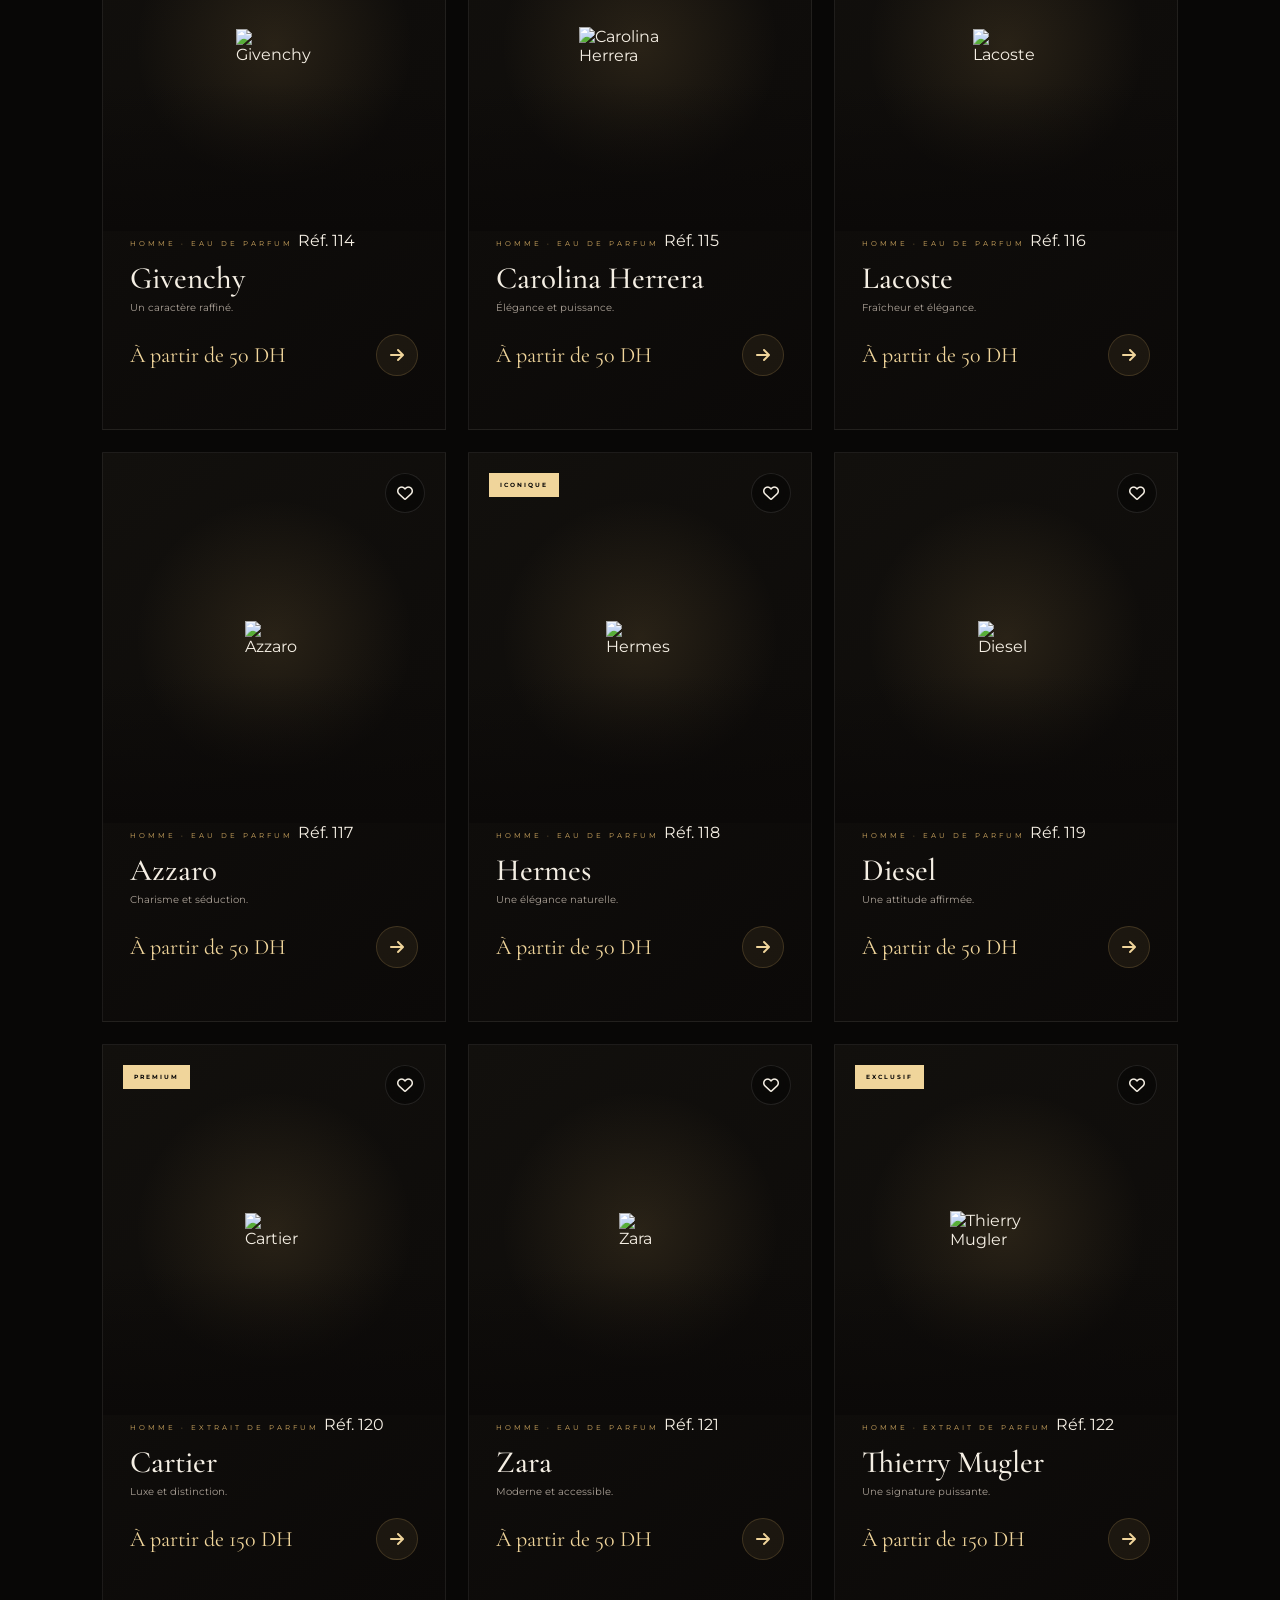
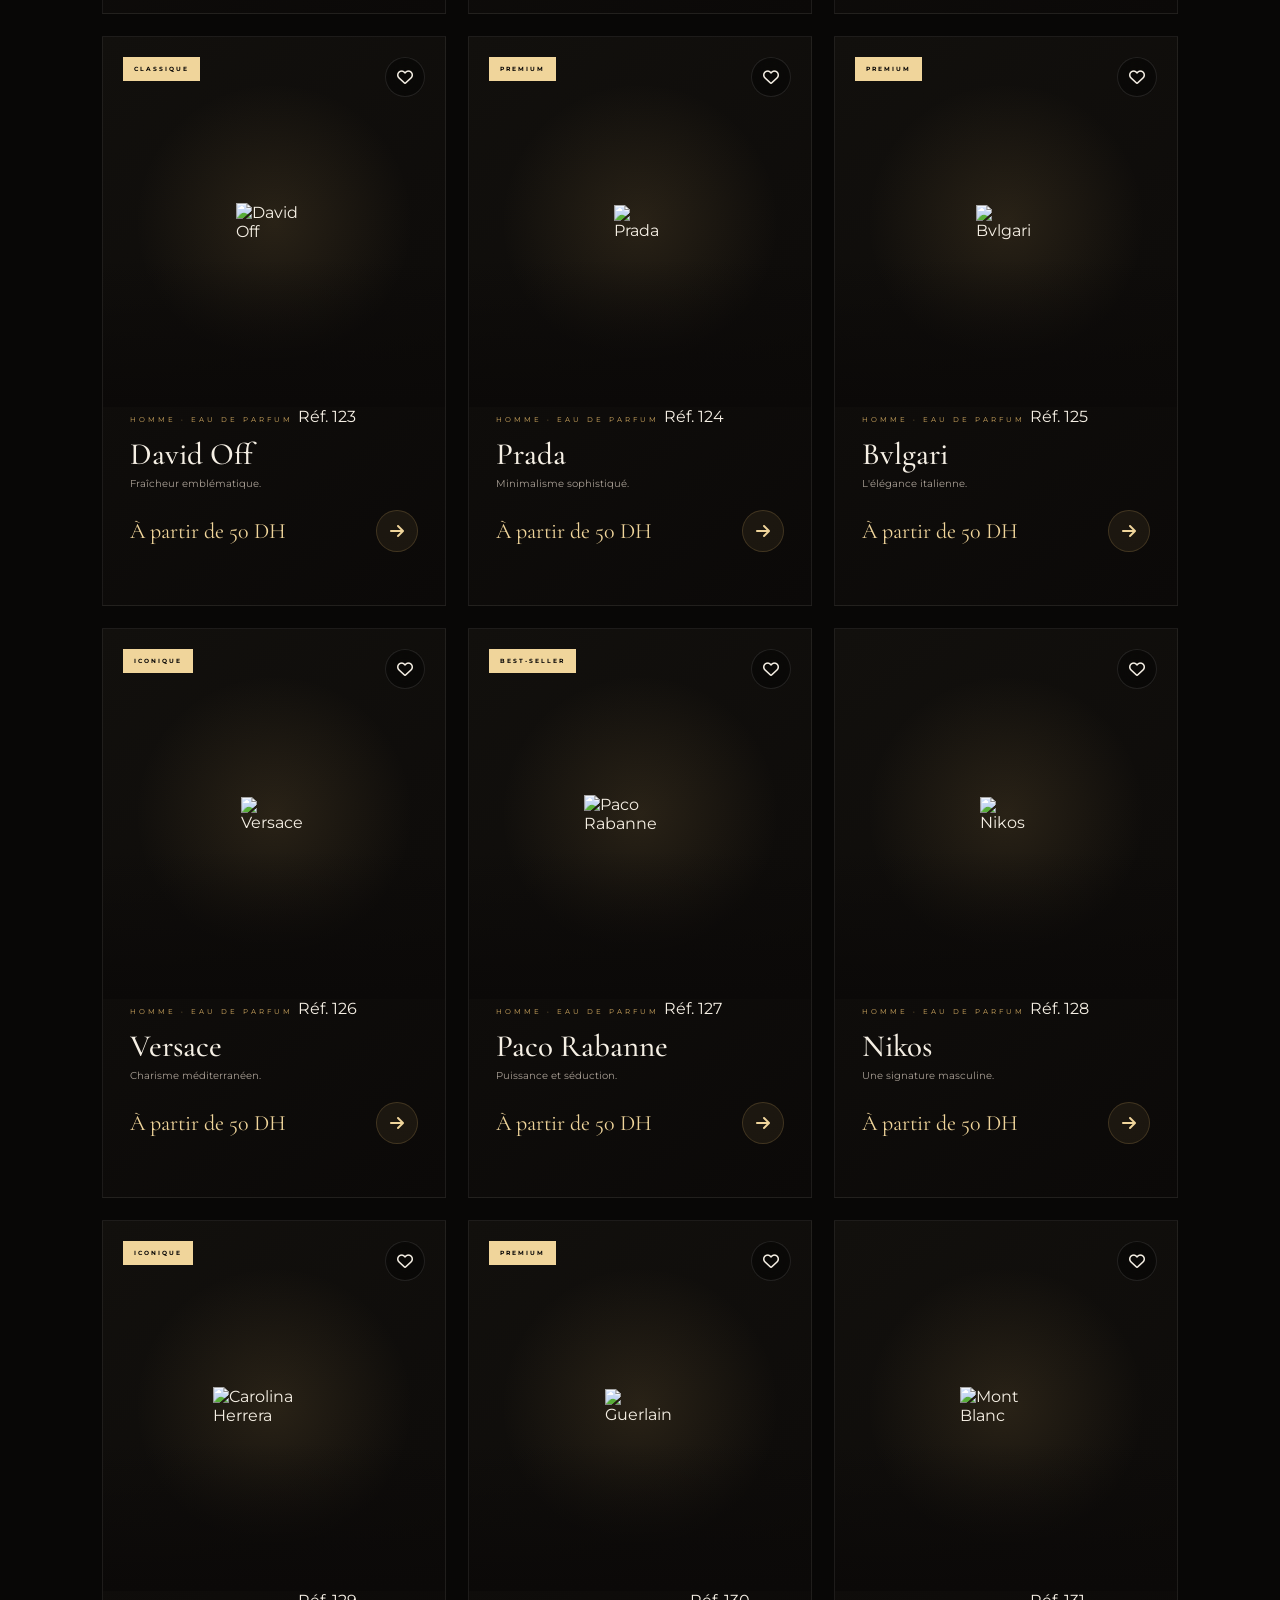
==== commit c4a1dfbb: "Add files via upload" ====
--- a/index (1).html
+++ b/index (1).html
@@ -214,38 +214,45 @@
     </div>
 
 
- <!-- =====================================================
-     HERO PERFUME — VRAI FLACON
-===================================================== -->
-
-<div class="hero-perfume">
-
-    <div class="hero-glow"></div>
-
-    <div class="floating-card card-top">
-        <span>EXTRAIT</span>
-        <strong>30%</strong>
-    </div>
-
-    <!-- VRAI FLACON ARGENTÉ -->
-    <div class="real-perfume-bottle">
-
-        <div class="bottle-light"></div>
-
-        <img
-            src="pf.jpeg"
-            alt="AMRISHY — Flacon argenté"
-            class="real-bottle-image"
-        >
-
-    </div>
-
-    <div class="floating-card card-bottom">
-        <span>100 ML</span>
-        <strong>EDP</strong>
-    </div>
-
-</div>
+    <!-- HERO PERFUME -->
+
+    <div class="hero-perfume">
+
+        <div class="hero-glow"></div>
+
+        <div class="floating-card card-top">
+            <span>EXTRAIT</span>
+            <strong>30%</strong>
+        </div>
+
+        <div class="perfume-bottle hero-bottle">
+
+            <div class="bottle-cap">
+                <div class="cap-top"></div>
+            </div>
+
+            <div class="bottle-neck"></div>
+
+            <div class="bottle-body">
+
+                <div class="bottle-reflection"></div>
+
+                <div class="bottle-label">
+                    <small>ÉLIXIR</small>
+                    <strong>NOIR</strong>
+                    <span>PARFUM D'EXCEPTION</span>
+                </div>
+
+            </div>
+
+        </div>
+
+        <div class="floating-card card-bottom">
+            <span>100 ML</span>
+            <strong>EDP</strong>
+        </div>
+
+    </div>
 
 
     <div class="hero-scroll">
--- a/style.css
+++ b/style.css
@@ -5149,303 +5149,3 @@
         object-fit: cover !important;
     }
 }
-/* =====================================================
-   ÉLIXIR — VRAI FLACON ARGENTÉ
-===================================================== */
-
-.real-perfume-bottle {
-    position: relative;
-
-    width: 360px;
-    height: 560px;
-
-    display: flex;
-    align-items: center;
-    justify-content: center;
-
-    z-index: 5;
-
-    animation:
-        realBottleFloat 5.5s
-        ease-in-out
-        infinite;
-
-    filter:
-        drop-shadow(
-            0 35px 35px
-            rgba(0,0,0,.70)
-        );
-}
-
-
-/* IMAGE RÉELLE DU FLACON */
-
-.real-bottle-image {
-
-    display: block;
-
-    width: 100%;
-    height: 100%;
-
-    object-fit: contain;
-
-    user-select: none;
-    pointer-events: none;
-
-    -webkit-user-drag: none;
-
-    transform-origin: center center;
-
-    animation:
-        realBottleBreath 5.5s
-        ease-in-out
-        infinite;
-}
-
-
-/* LUMIÈRE DERRIÈRE LE FLACON */
-
-.real-perfume-bottle::before {
-
-    content: "";
-
-    position: absolute;
-
-    width: 360px;
-    height: 360px;
-
-    border-radius: 50%;
-
-    background:
-        radial-gradient(
-            circle,
-            rgba(255,255,255,.20) 0%,
-            rgba(214,173,99,.15) 30%,
-            rgba(214,173,99,.06) 50%,
-            transparent 72%
-        );
-
-    filter: blur(25px);
-
-    z-index: -2;
-
-    animation:
-        bottleAura 4.5s
-        ease-in-out
-        infinite;
-}
-
-
-/* REFLET DE LUMIÈRE */
-
-.bottle-light {
-
-    position: absolute;
-
-    width: 55px;
-    height: 430px;
-
-    left: 50%;
-
-    top: 50%;
-
-    transform:
-        translate(-50%, -50%)
-        rotate(14deg);
-
-    background:
-        linear-gradient(
-            90deg,
-            transparent,
-            rgba(255,255,255,.18),
-            rgba(255,255,255,.45),
-            rgba(255,255,255,.12),
-            transparent
-        );
-
-    filter: blur(10px);
-
-    opacity: .35;
-
-    z-index: 2;
-
-    pointer-events: none;
-
-    animation:
-        bottleReflection 4s
-        ease-in-out
-        infinite;
-}
-
-
-/* =====================================================
-   ANIMATION PRINCIPALE
-===================================================== */
-
-@keyframes realBottleFloat {
-
-    0% {
-        transform:
-            translateY(0)
-            rotate(-2deg)
-            scale(1);
-    }
-
-    25% {
-        transform:
-            translateY(-10px)
-            rotate(-1deg)
-            scale(1.015);
-    }
-
-    50% {
-        transform:
-            translateY(-24px)
-            rotate(2deg)
-            scale(1.025);
-    }
-
-    75% {
-        transform:
-            translateY(-10px)
-            rotate(1deg)
-            scale(1.015);
-    }
-
-    100% {
-        transform:
-            translateY(0)
-            rotate(-2deg)
-            scale(1);
-    }
-
-}
-
-
-/* PETIT MOUVEMENT DU FLACON */
-
-@keyframes realBottleBreath {
-
-    0%,100% {
-        transform:
-            scale(1)
-            rotate(0deg);
-    }
-
-    50% {
-        transform:
-            scale(1.018)
-            rotate(.5deg);
-    }
-
-}
-
-
-/* HALO */
-
-@keyframes bottleAura {
-
-    0%,100% {
-        opacity: .45;
-        transform:
-            translate(-50%, -50%)
-            scale(.90);
-    }
-
-    50% {
-        opacity: .85;
-        transform:
-            translate(-50%, -50%)
-            scale(1.08);
-    }
-
-}
-
-
-/* REFLET QUI PASSE */
-
-@keyframes bottleReflection {
-
-    0% {
-        opacity: 0;
-        transform:
-            translate(-160%, -50%)
-            rotate(14deg);
-    }
-
-    25% {
-        opacity: .15;
-    }
-
-    50% {
-        opacity: .50;
-    }
-
-    75% {
-        opacity: .15;
-    }
-
-    100% {
-        opacity: 0;
-        transform:
-            translate(160%, -50%)
-            rotate(14deg);
-    }
-
-}
-
-
-/* =====================================================
-   MOBILE
-===================================================== */
-
-@media (max-width: 900px) {
-
-    .real-perfume-bottle {
-
-        width: 300px;
-        height: 480px;
-
-    }
-
-}
-
-
-@media (max-width: 600px) {
-
-    .real-perfume-bottle {
-
-        width: 240px;
-        height: 400px;
-
-        margin-top: 10px;
-
-    }
-
-    .real-perfume-bottle::before {
-
-        width: 260px;
-        height: 260px;
-
-    }
-
-    .bottle-light {
-
-        width: 35px;
-        height: 300px;
-
-    }
-
-}
-
-
-@media (max-width: 400px) {
-
-    .real-perfume-bottle {
-
-        width: 210px;
-        height: 350px;
-
-    }
-
-}
